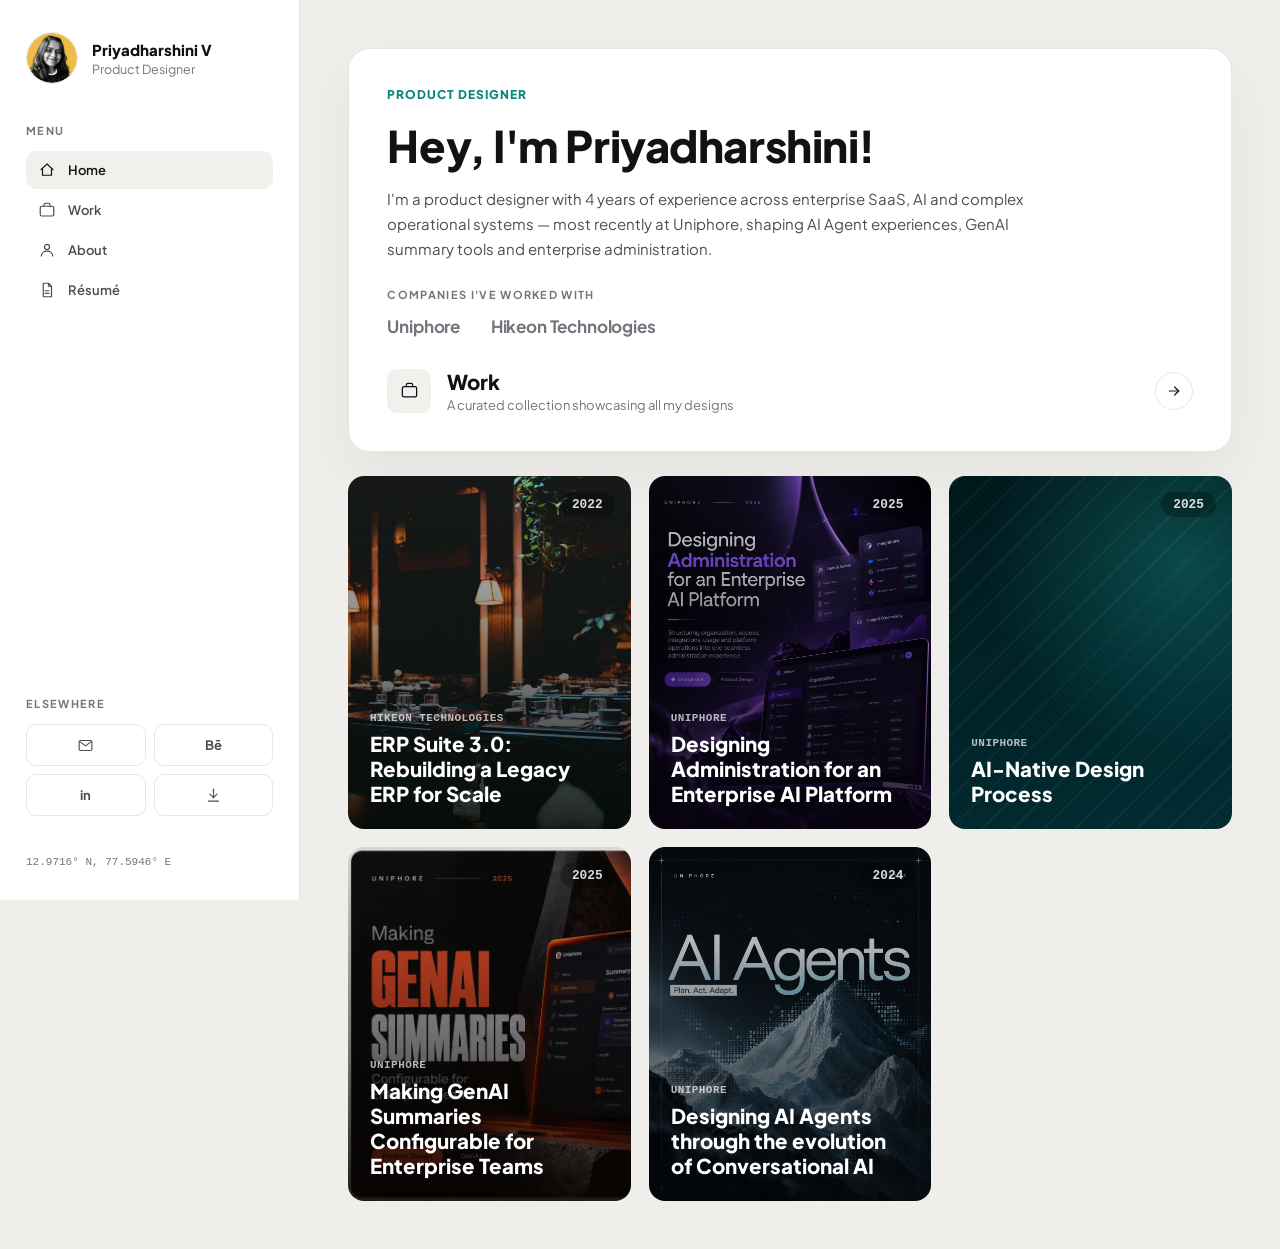
==== index.html @ 589f3831 "Use a real photo tile for the AI Agents homepage card Replaces the .tile-cover--circuit CSS gradient" ====
<!DOCTYPE html>
<html lang="en">
<head>
<meta charset="UTF-8">
<meta name="viewport" content="width=device-width, initial-scale=1.0">
<title>Priyadharshini V — Product Designer</title>
<meta name="description" content="Priyadharshini V, a product designer working across enterprise SaaS, AI and conversational AI Agent experiences.">
<!-- Favicon -->
<link rel="icon" href="assets/favicon.svg" type="image/svg+xml">
<link rel="icon" href="assets/favicon.ico" sizes="any">
<link rel="apple-touch-icon" href="assets/apple-touch-icon.png">

<!-- Social preview (Open Graph / Twitter). TODO: swap SITE_URL below for the
     real deployed domain once this site has one — social crawlers need an
     absolute URL, a relative path won't resolve for them. -->
<meta property="og:type" content="website">
<meta property="og:title" content="Priyadharshini V — Product Designer">
<meta property="og:description" content="Priyadharshini V, a product designer working across enterprise SaaS, AI and conversational AI Agent experiences.">
<meta property="og:image" content="https://example.com/assets/og-image.jpg">
<meta property="og:url" content="https://example.com/index.html">
<meta name="twitter:card" content="summary_large_image">
<meta name="twitter:title" content="Priyadharshini V — Product Designer">
<meta name="twitter:description" content="Priyadharshini V, a product designer working across enterprise SaaS, AI and conversational AI Agent experiences.">
<meta name="twitter:image" content="https://example.com/assets/og-image.jpg">
<link rel="stylesheet" href="home.css">
</head>
<body class="hp-body">

<div class="hp-shell">

  <aside class="hp-sidebar">
    <div class="hp-profile">
      <img class="hp-avatar" src="assets/profile-priyadharshini.webp" alt="Priyadharshini V">
      <div>
        <div class="hp-profile-name">Priyadharshini V</div>
        <div class="hp-profile-role">Product Designer</div>
      </div>
    </div>

    <nav>
      <div class="hp-label">Menu</div>
      <div class="hp-nav">
        <a class="hp-nav-item is-active" href="index.html">
          <svg viewBox="0 0 24 24" fill="none" stroke-width="1.6" stroke-linecap="round" stroke-linejoin="round"><path d="M4 11.5 12 4l8 7.5"/><path d="M6 10v9h12v-9"/></svg>
          <span>Home</span>
        </a>
        <a class="hp-nav-item" href="#work">
          <svg viewBox="0 0 24 24" fill="none" stroke-width="1.6" stroke-linecap="round" stroke-linejoin="round"><rect x="3" y="7" width="18" height="13" rx="2"/><path d="M8 7V5a2 2 0 0 1 2-2h4a2 2 0 0 1 2 2v2"/></svg>
          <span>Work</span>
        </a>
        <a class="hp-nav-item" href="about.html">
          <svg viewBox="0 0 24 24" fill="none" stroke-width="1.6" stroke-linecap="round" stroke-linejoin="round"><circle cx="12" cy="8" r="3.4"/><path d="M4.5 20c0-4 3.4-6.6 7.5-6.6s7.5 2.6 7.5 6.6"/></svg>
          <span>About</span>
        </a>
        <a class="hp-nav-item" href="resume.html">
          <svg viewBox="0 0 24 24" fill="none" stroke-width="1.6" stroke-linecap="round" stroke-linejoin="round"><path d="M7 3h7l4 4v14H7z"/><path d="M14 3v4h4"/><path d="M9.5 13h5M9.5 16.5h5"/></svg>
          <span>Résumé</span>
        </a>
      </div>
    </nav>

    <div class="hp-sidebar-spacer"></div>

    <div>
      <div class="hp-label">Elsewhere</div>
      <div class="hp-socials-grid">
        <a class="hp-social js-email" href="#" data-user="cnZwcml5YWRoYXJzaGluaWk=" data-domain="Z21haWwuY29t" aria-label="Email">
          <svg viewBox="0 0 24 24" fill="none" stroke-width="1.6" stroke-linecap="round" stroke-linejoin="round"><rect x="3" y="5" width="18" height="14" rx="2"/><path d="m4 6.5 8 6 8-6"/></svg>
        </a>
        <a class="hp-social" href="https://www.behance.net/priyadharshiniv/projects" target="_blank" rel="noopener" aria-label="Behance">Bē</a>
        <a class="hp-social" href="https://www.linkedin.com/in/rvpriyadharshini/" target="_blank" rel="noopener" aria-label="LinkedIn">in</a>
        <a class="hp-social" href="assets/Priyadharshini_UX_Designer.pdf" download aria-label="Download résumé PDF">
          <svg viewBox="0 0 24 24" fill="none" stroke-width="1.6" stroke-linecap="round" stroke-linejoin="round"><path d="M12 3v12"/><path d="m7 10 5 5 5-5"/><path d="M5 20h14"/></svg>
        </a>
      </div>
    </div>

    <div class="hp-coords">12.9716° N, 77.5946° E</div>
  </aside>

  <div class="hp-content-col">

    <header class="hp-topbar">
      <div class="hp-topbar-profile">
        <img class="hp-topbar-avatar" src="assets/profile-priyadharshini.webp" alt="Priyadharshini V">
        <div>
          <div class="hp-topbar-name">Priyadharshini V</div>
          <div class="hp-topbar-role">Product Designer</div>
        </div>
      </div>

      <nav class="hp-topbar-nav">
        <a class="is-active" href="index.html">Home</a>
        <a href="#work">Work</a>
        <a href="about.html">About</a>
        <a href="resume.html">Résumé</a>
      </nav>

      <div class="hp-topbar-actions">
        <a class="hp-topbar-action js-email" href="#" data-user="cnZwcml5YWRoYXJzaGluaWk=" data-domain="Z21haWwuY29t" aria-label="Email">
          <svg viewBox="0 0 24 24" fill="none" stroke-width="1.6" stroke-linecap="round" stroke-linejoin="round"><rect x="3" y="5" width="18" height="14" rx="2"/><path d="m4 6.5 8 6 8-6"/></svg>
        </a>
        <a class="hp-topbar-action" href="https://www.behance.net/priyadharshiniv/projects" target="_blank" rel="noopener" aria-label="Behance">Bē</a>
        <a class="hp-topbar-action" href="https://www.linkedin.com/in/rvpriyadharshini/" target="_blank" rel="noopener" aria-label="LinkedIn">in</a>
        <a class="hp-topbar-action" href="assets/Priyadharshini_UX_Designer.pdf" download aria-label="Download résumé PDF">
          <svg viewBox="0 0 24 24" fill="none" stroke-width="1.6" stroke-linecap="round" stroke-linejoin="round"><path d="M12 3v12"/><path d="m7 10 5 5 5-5"/><path d="M5 20h14"/></svg>
        </a>
      </div>

      <button type="button" class="hp-menu-btn" aria-expanded="false" aria-controls="hpMobileMenu" aria-label="Open menu">
        <svg viewBox="0 0 24 24" fill="none" stroke-width="1.8" stroke-linecap="round" stroke-linejoin="round"><path d="M4 7h16"/><path d="M4 12h16"/><path d="M4 17h16"/></svg>
      </button>
    </header>

    <div class="hp-mobile-menu" id="hpMobileMenu">
      <div class="hp-mobile-menu-sheet">
        <nav class="hp-mobile-nav">
          <a class="is-active" href="index.html">Home</a>
          <a href="#work">Work</a>
          <a href="about.html">About</a>
          <a href="resume.html">Résumé</a>
        </nav>
        <div class="hp-mobile-actions">
          <a class="js-email" href="#" data-user="cnZwcml5YWRoYXJzaGluaWk=" data-domain="Z21haWwuY29t">
            <svg viewBox="0 0 24 24" fill="none" stroke-width="1.6" stroke-linecap="round" stroke-linejoin="round"><rect x="3" y="5" width="18" height="14" rx="2"/><path d="m4 6.5 8 6 8-6"/></svg>
            Email
          </a>
          <a href="https://www.behance.net/priyadharshiniv/projects" target="_blank" rel="noopener">
            <svg viewBox="0 0 24 24" fill="none" stroke-width="1.6" stroke-linecap="round" stroke-linejoin="round"><circle cx="12" cy="12" r="9"/></svg>
            Behance
          </a>
          <a href="https://www.linkedin.com/in/rvpriyadharshini/" target="_blank" rel="noopener">
            <svg viewBox="0 0 24 24" fill="none" stroke-width="1.6" stroke-linecap="round" stroke-linejoin="round"><rect x="3" y="3" width="18" height="18" rx="3"/></svg>
            LinkedIn
          </a>
          <a href="assets/Priyadharshini_UX_Designer.pdf" download>
            <svg viewBox="0 0 24 24" fill="none" stroke-width="1.6" stroke-linecap="round" stroke-linejoin="round"><path d="M12 3v12"/><path d="m7 10 5 5 5-5"/><path d="M5 20h14"/></svg>
            Download résumé
          </a>
        </div>
      </div>
    </div>

    <main class="hp-main">
      <div class="hp-content">
        <div class="hp-card">
          <div class="hp-kicker-row">
            <span class="hp-kicker-accent">Product Designer</span>
          </div>
          <h1 class="hp-hello">Hey, I'm Priyadharshini!</h1>
          <p class="hp-intro-copy">I'm a product designer with 4 years of experience across enterprise SaaS, AI and complex operational systems — most recently at Uniphore, shaping AI Agent experiences, GenAI summary tools and enterprise administration.</p>

          <div>
            <div class="hp-label">Companies I've worked with</div>
            <div class="hp-companies-row">
              <span class="hp-company-word">Uniphore</span>
              <span class="hp-company-word">Hikeon Technologies</span>
            </div>
          </div>

          <div class="hp-work-header" id="work">
            <div class="hp-work-icon">
              <svg viewBox="0 0 24 24" fill="none" stroke-width="1.6" stroke-linecap="round" stroke-linejoin="round"><rect x="3" y="7" width="18" height="13" rx="2"/><path d="M8 7V5a2 2 0 0 1 2-2h4a2 2 0 0 1 2 2v2"/></svg>
            </div>
            <div>
              <div class="hp-work-title">Work</div>
              <div class="hp-work-sub">A curated collection showcasing all my designs</div>
            </div>
            <a class="hp-work-arrow" href="#work" aria-label="See all work">
              <svg viewBox="0 0 24 24" fill="none" stroke-width="1.8" stroke-linecap="round" stroke-linejoin="round"><path d="M5 12h14"/><path d="m13 6 6 6-6 6"/></svg>
            </a>
          </div>
        </div>

        <div class="hp-work-grid">
          <a class="hp-work-card tile-cover--photo-restaurantware" href="case-study-erp.html">
            <span class="hp-work-card-year">2022</span>
            <div class="hp-work-card-meta">Hikeon Technologies</div>
            <div class="hp-work-card-title">ERP Suite 3.0: Rebuilding a Legacy ERP for Scale</div>
          </a>
          <a class="hp-work-card tile-cover--photo-admin" href="case-study-admin.html">
            <span class="hp-work-card-year">2025</span>
            <div class="hp-work-card-meta">Uniphore</div>
            <div class="hp-work-card-title">Designing Administration for an Enterprise AI Platform</div>
          </a>
          <a class="hp-work-card tile-cover--teal-alt" href="case-study-ai-native-process.html">
            <span class="hp-work-card-year">2025</span>
            <div class="hp-work-card-meta">Uniphore</div>
            <div class="hp-work-card-title">AI-Native Design Process</div>
          </a>
          <a class="hp-work-card tile-cover--photo-summary" href="case-study-summary-builder.html">
            <span class="hp-work-card-year">2025</span>
            <div class="hp-work-card-meta">Uniphore</div>
            <div class="hp-work-card-title">Making GenAI Summaries Configurable for Enterprise Teams</div>
          </a>
          <a class="hp-work-card tile-cover--photo-agents" href="case-study-ai-agents.html">
            <span class="hp-work-card-year">2024</span>
            <div class="hp-work-card-meta">Uniphore</div>
            <div class="hp-work-card-title">Designing AI Agents through the evolution of Conversational AI</div>
          </a>
        </div>
      </div>
    </main>

  </div>

</div>

<script src="script.js"></script>
<script>
  // Mobile top-bar menu sheet: toggled by .hp-menu-btn, closed by
  // clicking its own backdrop or pressing Escape. Only relevant
  // below 768px — the button and sheet are hidden entirely above that.
  (function () {
    var btn = document.querySelector('.hp-menu-btn');
    var menu = document.getElementById('hpMobileMenu');
    if (!btn || !menu) return;

    function setOpen(open) {
      menu.classList.toggle('is-open', open);
      btn.setAttribute('aria-expanded', open ? 'true' : 'false');
    }

    btn.addEventListener('click', function () {
      setOpen(!menu.classList.contains('is-open'));
    });
    menu.addEventListener('click', function (e) {
      if (e.target === menu) setOpen(false);
    });
    menu.querySelectorAll('a').forEach(function (a) {
      a.addEventListener('click', function () { setOpen(false); });
    });
    document.addEventListener('keydown', function (e) {
      if (e.key === 'Escape') setOpen(false);
    });
  })();
</script>
</body>
</html>
---- home.css ----
@import url('https://fonts.googleapis.com/css2?family=Plus+Jakarta+Sans:wght@400;500;600;700;800&family=Playfair+Display:ital@1&family=Archivo+Black&family=Fraunces:ital,wght@0,600;0,700&family=Space+Mono:wght@400;700&family=Instrument+Serif:ital@1&family=Space+Grotesk:wght@500;700&display=swap');

:root {
  --ink: #111214;
  --ink-soft: #4a4d52;
  --ink-mute: #72757b;
  --line: #e6e6e6;
  --paper: #ffffff;
  --accent: #098476;
  --font: 'Plus Jakarta Sans', -apple-system, BlinkMacSystemFont, 'Segoe UI', sans-serif;
  --serif: 'Playfair Display', Georgia, serif;
  --maxw: 1280px;
  --pad: clamp(20px, 5vw, 64px);
}

* { box-sizing: border-box; }

body {
  margin: 0;
  font-family: var(--font);
  background: var(--paper);
  color: var(--ink);
  -webkit-font-smoothing: antialiased;
}

a { color: inherit; text-decoration: none; }
img { max-width: 100%; display: block; }

.wrap {
  max-width: var(--maxw);
  margin: 0 auto;
  padding-left: var(--pad);
  padding-right: var(--pad);
}

/* Header */

.home-header {
  display: flex;
  align-items: center;
  justify-content: space-between;
  padding: 28px var(--pad) 0;
}

.brand {
  display: flex;
  align-items: center;
  gap: 14px;
}

.home-back {
  display: flex;
  align-items: center;
  gap: 6px;
  font-size: 13px;
  font-weight: 600;
  letter-spacing: 0.04em;
  color: var(--ink-mute);
  margin-right: 18px;
  border-bottom: 1px solid transparent;
}
.home-back:hover { color: var(--ink); border-bottom-color: var(--ink); }

.brand-mark {
  width: 46px; height: 46px;
  border-radius: 50%;
  border: 1.5px solid var(--ink);
  display: flex; align-items: center; justify-content: center;
  font-family: var(--serif);
  font-style: italic;
  font-size: 18px;
  flex: 0 0 auto;
}

.brand-name {
  font-size: 14px;
  font-weight: 700;
  letter-spacing: 0.14em;
}

.home-nav {
  display: flex;
  gap: 36px;
}

.home-nav a {
  font-size: 13px;
  font-weight: 600;
  letter-spacing: 0.08em;
  color: var(--ink-mute);
  transition: color 0.2s ease;
}
.home-nav a:hover { color: var(--ink); }

@media (max-width: 620px) {
  .home-nav { gap: 14px; }
  .brand-name { display: none; }
  .home-back { margin-right: 10px; }
  .home-back span { display: none; }
}

/* Hero / intro */

.hero-intro {
  padding: clamp(60px, 10vw, 130px) var(--pad) clamp(50px, 7vw, 90px);
}

.hero-grid {
  display: grid;
  grid-template-columns: 1.3fr 0.9fr;
  gap: clamp(32px, 6vw, 80px);
  align-items: center;
}

.hero-lede {
  font-size: clamp(20px, 2.4vw, 28px);
  font-weight: 500;
  line-height: 1.4;
  margin: 0 0 26px;
}

.hero-body {
  font-size: clamp(15px, 1.4vw, 17px);
  line-height: 1.7;
  color: var(--ink-soft);
  max-width: 620px;
}

.hero-body a {
  text-decoration: underline;
  text-underline-offset: 3px;
  color: var(--ink);
}

.hero-body strong { color: var(--ink); font-weight: 700; }

.hero-photo {
  aspect-ratio: 1/1;
  max-width: 420px;
  margin-left: auto;
  border-radius: 50%;
  overflow: hidden;
  background: #f4f4f4;
  display: flex;
  align-items: center;
  justify-content: center;
}
.hero-photo img { width: 100%; height: 100%; object-fit: cover; }

.hero-grid--about {
  grid-template-columns: 1.5fr 0.6fr;
  align-items: start;
}
.hero-photo--small {
  max-width: 290px;
  margin-top: 6px;
}

@media (max-width: 820px) {
  .hero-grid { grid-template-columns: 1fr; }
  .hero-photo { max-width: 320px; margin: 0 auto; }
  .hero-grid--about { display: flex; flex-direction: column-reverse; gap: 32px; }
  .hero-photo--small { max-width: 180px; margin: 0 auto; }
}

/* Sidebar illustration — a real hand-drawn-style portrait the user
   generated and supplied, sitting above the status chip/link at the
   foot of the identity sidebar (replaces the empty space left by the
   removed vinyl illustration). */
.sidebar-illustration {
  width: 100%;
  max-width: 190px;
  border-radius: 20px;
  margin: 0 auto 20px;
  box-shadow: 0 16px 40px rgba(0,0,0,0.12);
}

/* Status chip + elsewhere link — sits at the foot of the identity
   sidebar (see .split-right-bottom in the split-layout rules further
   down). A real, always-visible signal instead of a decorative
   illustration, and a plain link instead of a hover-only reveal that
   never worked on touch devices. */
.status-chip {
  display: inline-flex;
  align-items: center;
  gap: 9px;
  font-family: 'Courier New', ui-monospace, monospace;
  font-size: 12px;
  letter-spacing: 0.02em;
  color: var(--ink-soft);
  border: 1px solid var(--line);
  border-radius: 100px;
  padding: 9px 18px;
}
.status-dot {
  width: 7px; height: 7px;
  border-radius: 50%;
  background: var(--accent);
  flex: 0 0 auto;
  animation: status-pulse 2.2s ease-in-out infinite;
}
@keyframes status-pulse {
  0%, 100% { box-shadow: 0 0 0 0 rgba(10,140,125,0.35); }
  50% { box-shadow: 0 0 0 5px rgba(10,140,125,0); }
}
.elsewhere-link {
  display: inline-flex;
  align-items: center;
  gap: 6px;
  font-size: 13px;
  font-weight: 700;
  color: var(--ink);
  margin-top: 16px;
  padding-bottom: 2px;
  border-bottom: 1px solid var(--ink);
  transition: color 0.2s ease, border-color 0.2s ease, gap 0.2s ease;
}
.elsewhere-link:hover { color: var(--accent); border-color: var(--accent); gap: 10px; }

/* Deliberately quiet — legal links belong somewhere a visitor can find
   them if they look, not somewhere they land on by accident. */
.legal-footnote {
  margin-top: 18px;
  font-size: 11px;
  color: var(--ink-mute);
}
.legal-footnote a { color: var(--ink-mute); text-decoration: none; }
.legal-footnote a:hover { color: var(--ink-soft); text-decoration: underline; }

/* About detail */

.about-detail {
  padding: 0 var(--pad) clamp(56px, 7vw, 96px);
}

.about-inner {
  max-width: 700px;
}

.about-heading {
  font-size: clamp(22px, 2.6vw, 28px);
  font-weight: 800;
  margin: 0 0 12px;
}

.about-lede {
  font-size: clamp(17px, 1.8vw, 20px);
  font-weight: 500;
  color: var(--ink);
  line-height: 1.5;
  margin: 0 0 28px;
}

.prose {
  font-size: 16px;
  line-height: 1.75;
  color: var(--ink-soft);
  margin: 0 0 20px;
}
.prose:last-child { margin-bottom: 0; }
.prose strong { color: var(--ink); font-weight: 700; }
.prose em { color: var(--ink); }

/* Timeline */

.timeline {
  padding: 0 var(--pad) clamp(60px, 8vw, 110px);
}

.timeline-row {
  display: grid;
  grid-template-columns: repeat(4, 1fr);
  gap: 24px;
  border-top: 1px solid var(--line);
  padding-top: 32px;
}

.timeline-item { min-width: 0; }

.timeline-year {
  font-size: 13px;
  color: var(--ink-mute);
  margin-bottom: 10px;
}

.timeline-title-row {
  display: flex;
  align-items: center;
  gap: 12px;
  margin-bottom: 14px;
}

.timeline-title {
  font-size: 15px;
  font-weight: 800;
  letter-spacing: 0.02em;
  white-space: nowrap;
}

.timeline-rule {
  height: 1px;
  background: var(--ink);
  flex: 1;
  opacity: 0.25;
}

.timeline-desc {
  font-size: 14px;
  font-style: italic;
  color: var(--ink-soft);
  line-height: 1.5;
}

@media (max-width: 900px) {
  .timeline-row { grid-template-columns: 1fr 1fr; row-gap: 36px; }
}
@media (max-width: 540px) {
  .timeline-row { grid-template-columns: 1fr; }
}

/* Projects */

.projects {
  padding: clamp(40px, 6vw, 70px) var(--pad) clamp(70px, 9vw, 120px);
}

.projects-head {
  display: flex;
  align-items: baseline;
  gap: 28px;
  margin-bottom: clamp(36px, 5vw, 56px);
}

.projects-title {
  font-family: var(--serif);
  font-style: italic;
  font-size: clamp(34px, 5vw, 52px);
  font-weight: 400;
  margin: 0;
  white-space: nowrap;
}

.projects-rule {
  height: 1px;
  background: var(--line);
  flex: 1;
}

.projects-grid {
  display: grid;
  grid-template-columns: repeat(2, 1fr);
  gap: 48px 40px;
}

@media (max-width: 820px) {
  .projects-grid { grid-template-columns: 1fr; }
}

.project-card {
  display: block;
  background: #F5F5F8;
  border-radius: 22px;
  padding: clamp(20px, 2.4vw, 28px);
  transition: box-shadow 0.35s ease, transform 0.35s ease, background 0.35s ease;
}
.project-card:hover {
  background: #EFEEF6;
  box-shadow: 0 24px 60px rgba(20,20,30,0.09);
  transform: translateY(-3px);
}

.project-tags {
  display: flex;
  flex-wrap: wrap;
  gap: 8px;
  margin-bottom: 18px;
}
.project-tags span {
  font-size: 12px;
  font-weight: 600;
  letter-spacing: 0.01em;
  color: var(--ink-soft);
  background: rgba(8,25,28,0.06);
  border-radius: 100px;
  padding: 6px 14px;
}

.project-thumb {
  aspect-ratio: 16/11;
  max-width: 78%;
  margin: 0 auto 22px;
  border-radius: 12px;
  overflow: hidden;
  background: #fff;
  box-shadow: 0 14px 34px rgba(20,20,30,0.12);
}
.project-thumb img { width: 100%; height: 100%; object-fit: cover; transition: transform 0.5s ease; }
.project-card:hover .project-thumb img { transform: scale(1.035); }

.project-title {
  font-size: 18.5px;
  font-weight: 700;
  margin-bottom: 6px;
}

.project-desc {
  font-size: 14px;
  line-height: 1.55;
  color: var(--ink-mute);
}

@media (max-width: 560px) {
  .project-thumb { max-width: 100%; }
}

.projects-more {
  font-size: 14px;
  color: var(--ink-mute);
  font-style: italic;
  margin-top: 8px;
}

.behance-head {
  display: flex;
  align-items: center;
  gap: 14px;
  margin-top: 8px;
  margin-bottom: 24px;
}
.behance-mark {
  flex: 0 0 auto;
  width: 34px; height: 34px;
  border-radius: 50%;
  background: var(--ink);
  color: #fff;
  display: flex;
  align-items: center;
  justify-content: center;
  font-weight: 700;
  font-size: 13px;
}
.behance-head-text {
  font-size: 13px;
  font-weight: 700;
  letter-spacing: 0.06em;
  text-transform: uppercase;
  color: var(--ink-mute);
}

.behance-grid {
  display: grid;
  grid-template-columns: repeat(3, 1fr);
  gap: 28px;
}
@media (max-width: 820px) {
  .behance-grid { grid-template-columns: 1fr 1fr; }
}
@media (max-width: 560px) {
  .behance-grid { grid-template-columns: 1fr; }
}

.behance-card { display: block; }
.behance-card-thumb {
  aspect-ratio: 1/1;
  border-radius: 6px;
  overflow: hidden;
  background: #f2f2f2;
  margin-bottom: 14px;
}
.behance-card-thumb img { width: 100%; height: 100%; object-fit: cover; transition: transform 0.4s ease; }
.behance-card:hover .behance-card-thumb img { transform: scale(1.04); }

.behance-card-title {
  font-size: 15px;
  font-weight: 700;
  margin-bottom: 4px;
}
.behance-card-desc {
  font-size: 13px;
  color: var(--ink-mute);
}

/* Footer */

.home-footer {
  position: relative;
  min-height: 420px;
  display: flex;
  align-items: flex-end;
  background:
    linear-gradient(180deg, rgba(0,8,10,0.1) 0%, rgba(0,8,10,0.55) 65%, rgba(0,8,10,0.88) 100%),
    url('assets/footer-arch.jpeg');
  background-size: cover;
  background-position: center 35%;
  color: #fff;
  overflow: hidden;
}

.footer-content {
  position: relative;
  z-index: 1;
  width: 100%;
  display: flex;
  flex-direction: column;
  gap: 18px;
  padding: 28px var(--pad) 32px;
}

.footer-row {
  display: flex;
  align-items: center;
  justify-content: space-between;
}

.footer-row--bottom {
  padding-top: 16px;
  border-top: 1px solid rgba(255,255,255,0.15);
}

.footer-mark {
  width: 46px; height: 46px;
  border-radius: 50%;
  border: 1.5px solid rgba(255,255,255,0.7);
  display: flex; align-items: center; justify-content: center;
  font-family: var(--serif);
  font-style: italic;
  font-size: 18px;
}

.footer-note {
  display: flex;
  align-items: center;
  gap: 10px;
  font-size: 13px;
  font-weight: 700;
  letter-spacing: 0.1em;
}

.footer-links {
  display: flex;
  gap: 28px;
}
.footer-links a {
  font-size: 12px;
  font-weight: 700;
  letter-spacing: 0.1em;
  color: rgba(255,255,255,0.7);
  transition: color 0.2s ease;
}
.footer-links a:hover { color: #fff; }

.footer-copy {
  font-size: 12px;
  color: rgba(255,255,255,0.45);
  letter-spacing: 0.04em;
}

@media (max-width: 480px) {
  .footer-row--bottom { flex-direction: column; align-items: flex-start; gap: 12px; }
}

.mt-lg { margin-top: 40px; }

/* ============================================================
   SPLIT HOMEPAGE — scrolling stack of full-height project tiles
   on the left, a fixed identity sidebar on the right.
   ============================================================ */

body.split-body { overflow-x: hidden; }

.split-layout {
  display: flex;
  min-height: 100vh;
}

.split-left {
  flex: 1 1 auto;
  min-width: 0;
}

.project-tile {
  position: relative;
  display: block;
  height: 88vh;
  overflow: hidden;
  margin-bottom: 6px;
  background: #111;
}
.project-tile img {
  width: 100%;
  height: 100%;
  object-fit: cover;
  transition: transform 0.6s cubic-bezier(.2,.7,.3,1);
}
.project-tile:hover img { transform: scale(1.035); }

.project-tile--behance { height: 60vh; }

/* Tile cover — name-and-pattern "poster" treatment used for most
   project tiles, so the tile reads as a title card rather than a
   giant screenshot. One tile (the featured project) also carries a
   small inset real screenshot via .tile-cover-shot. */
.tile-cover {
  width: 100%;
  height: 100%;
  padding: clamp(28px, 4vw, 56px);
  display: flex;
  flex-direction: column;
  justify-content: flex-end;
  gap: 10px;
}
.tile-cover-name {
  font-size: clamp(26px, 3.6vw, 48px);
  font-weight: 800;
  line-height: 1.18;
  letter-spacing: -0.01em;
  color: #fff;
  max-width: 620px;
}
.tile-cover-tag {
  font-family: 'Courier New', ui-monospace, monospace;
  font-size: 12.5px;
  color: rgba(255,255,255,0.55);
}

/* Per-project display type — each case study gets its own typeface
   for .tile-cover-name instead of sharing one generic bold sans, the
   way a real brand mark carries its own type rather than a template
   font. Picked to fit what each project is about. */
.tile-cover-name--erp {
  font-family: 'Archivo Black', 'Inter', sans-serif;
  font-weight: 400;
  letter-spacing: -0.005em;
  text-transform: uppercase;
  font-size: clamp(22px, 3vw, 40px);
}
.tile-cover-name--admin {
  font-family: 'Fraunces', 'Playfair Display', serif;
  font-weight: 600;
  font-style: normal;
  letter-spacing: -0.01em;
}
.tile-cover-name--process {
  font-family: 'Space Mono', ui-monospace, monospace;
  font-weight: 700;
  letter-spacing: -0.01em;
  font-size: clamp(22px, 3vw, 40px);
}
.tile-cover-name--summary {
  font-family: 'Instrument Serif', 'Playfair Display', serif;
  font-style: italic;
  font-weight: 400;
  letter-spacing: 0;
  font-size: clamp(30px, 4.2vw, 56px);
}
.tile-cover-name--agents {
  font-family: 'Space Grotesk', 'Inter', sans-serif;
  font-weight: 700;
  letter-spacing: -0.015em;
}
.tile-cover-shot {
  align-self: flex-start;
  max-width: min(340px, 60%);
  border-radius: 10px;
  overflow: hidden;
  box-shadow: 0 20px 50px rgba(0,0,0,0.35);
  margin-bottom: 8px;
}
.tile-cover-shot img { width: 100%; display: block; }

.tile-cover--teal {
  background:
    radial-gradient(circle at 18% 18%, rgba(53,239,221,0.22), transparent 55%),
    repeating-linear-gradient(45deg, rgba(255,255,255,0.045) 0 2px, transparent 2px 22px),
    linear-gradient(160deg, #001217, #003b3f);
}
.tile-cover--teal-alt {
  background:
    radial-gradient(circle at 82% 24%, rgba(53,239,221,0.2), transparent 55%),
    repeating-linear-gradient(-45deg, rgba(255,255,255,0.045) 0 2px, transparent 2px 22px),
    linear-gradient(160deg, #00181c, #012e33);
}
.tile-cover--purple {
  background:
    radial-gradient(circle at 75% 20%, rgba(182,133,255,0.28), transparent 55%),
    repeating-linear-gradient(45deg, rgba(255,255,255,0.045) 0 2px, transparent 2px 22px),
    linear-gradient(160deg, #140a24, #2a1548);
}
.tile-cover--green {
  background:
    linear-gradient(rgba(94,227,154,0.08) 1px, transparent 1px),
    linear-gradient(90deg, rgba(94,227,154,0.08) 1px, transparent 1px),
    linear-gradient(160deg, #061a11, #103823);
  background-size: 34px 34px, 34px 34px, auto;
}
/* Real photo tile — ERP's client, Restaurantware, sells restaurant/
   hospitality tableware, so a real dining-room shot (rather than a CSS
   pattern) fits the project directly. Gradient is heaviest at the
   bottom, where .tile-cover's flex layout puts the title/tag text. */
.tile-cover--photo-restaurantware {
  background:
    linear-gradient(180deg, rgba(4,14,10,0.1) 0%, rgba(4,14,10,0.45) 55%, rgba(3,10,7,0.88) 100%),
    url('assets/erp-restaurantware-hero.jpg') center/cover no-repeat;
}
/* Real photo tile for Admin — a generated dashboard/laptop hero shot,
   dark purple to match the case study's own theme-purple. Same
   bottom-heavy gradient treatment as the ERP photo tile above. */
.tile-cover--photo-admin {
  background:
    linear-gradient(180deg, rgba(10,4,20,0.1) 0%, rgba(10,4,20,0.5) 55%, rgba(8,3,16,0.9) 100%),
    url('assets/admin-tile-hero.webp') center/cover no-repeat;
}
/* Real photo tile for Summary Builder — cropped from a real thumbnail
   comp the user shared (orange/black "Making GENAI SUMMARIES" panel).
   Positioned left so the headline text stays in frame; the laptop
   trails off the right edge under the crop instead of the text. */
.tile-cover--photo-summary {
  background:
    linear-gradient(180deg, rgba(8,4,2,0.1) 0%, rgba(8,4,2,0.5) 55%, rgba(6,3,1,0.9) 100%),
    url('assets/summary-tile-hero.png') left center/cover no-repeat;
}
/* Real photo tile for AI Agents — a generated "AI Agents / Plan. Act.
   Adapt." mountain-peak hero shot the user shared, already ~4:5 so no
   cropping needed. Same bottom-gradient treatment as the other tiles. */
.tile-cover--photo-agents {
  background:
    linear-gradient(180deg, rgba(3,8,12,0.1) 0%, rgba(3,8,12,0.5) 55%, rgba(2,6,9,0.9) 100%),
    url('assets/ai-agents-tile-hero.webp') center/cover no-repeat;
}

.project-tile:hover .tile-cover-name { text-decoration: underline; text-underline-offset: 6px; }

.email-pill {
  position: fixed;
  bottom: 24px;
  left: 24px;
  z-index: 30;
  background: var(--ink);
  color: #fff;
  font-size: 13px;
  font-weight: 700;
  letter-spacing: 0.04em;
  padding: 10px 20px;
  border-radius: 100px;
  box-shadow: 0 12px 30px rgba(0,0,0,0.25);
}

.split-right {
  flex: 0 0 380px;
  height: 100vh;
  position: sticky;
  top: 0;
  align-self: flex-start;
  border-left: 1px solid var(--line);
  padding: 26px 36px;
  display: flex;
  flex-direction: column;
  justify-content: space-between;
}

.split-right-top {
  display: flex;
  align-items: center;
  justify-content: space-between;
}
.split-pill-row {
  display: flex;
  gap: 8px;
}
.split-pill {
  display: inline-block;
  background: var(--ink);
  color: #fff;
  font-size: 13px;
  font-weight: 700;
  padding: 8px 18px;
  border-radius: 100px;
}
.split-mark {
  width: 40px; height: 40px;
  border-radius: 50%;
  border: 1.5px solid var(--ink);
  display: flex;
  align-items: center;
  justify-content: center;
  font-family: var(--serif);
  font-style: italic;
  font-size: 15px;
  flex: 0 0 auto;
}

.split-right-center { text-align: center; }
.split-name {
  font-family: var(--serif);
  font-size: clamp(24px, 2.2vw, 28px);
  font-weight: 400;
  margin: 0 0 20px;
}
.split-name em { font-style: italic; }
.split-bio {
  font-family: 'Courier New', ui-monospace, monospace;
  font-size: 13px;
  line-height: 1.8;
  color: var(--ink-soft);
  max-width: 320px;
  margin: 0 auto 26px;
}
.split-socials {
  display: flex;
  align-items: center;
  justify-content: center;
  gap: 10px;
}
.split-icon {
  width: 38px; height: 38px;
  border-radius: 50%;
  border: 1px solid var(--line);
  display: flex;
  align-items: center;
  justify-content: center;
  font-size: 12px;
  font-weight: 700;
  color: var(--ink-soft);
  transition: border-color 0.2s ease, color 0.2s ease;
}
.split-icon:hover { border-color: var(--ink); color: var(--ink); }
.split-pill--dark { margin-left: 4px; }

.split-right-bottom {
  text-align: center;
  display: flex;
  flex-direction: column;
  align-items: center;
}

@media (max-width: 980px) {
  .split-layout { flex-direction: column; }
  .split-right {
    order: -1;
    position: static;
    height: auto;
    border-left: none;
    border-bottom: 1px solid var(--line);
    padding: 20px var(--pad) 32px;
    gap: 28px;
  }
  .project-tile { height: 70vh; }
  .project-tile--behance { height: 46vh; }
  .email-pill { bottom: 16px; left: 16px; }
}

/* Print — the split-layout was built for a full-viewport sticky
   sidebar next to 88vh scrolling tiles, which prints as near-blank
   pages otherwise. Stack sidebar above the tiles, shrink tiles to
   their content height, and drop the floating email pill (the
   sidebar already has its own Email button). */
@media print {
  .split-layout { display: block; }
  .split-right {
    position: static;
    height: auto;
    border-left: none;
    border-bottom: 2px solid var(--line);
    padding: 24px var(--pad) 32px;
    margin-bottom: 24px;
  }
  .split-right-bottom { margin-top: 20px; }
  .project-tile {
    height: auto;
    min-height: 0;
    page-break-inside: avoid;
  }
  .tile-cover { padding: 32px; gap: 8px; }
  .tile-cover-shot { display: none; }
  .email-pill { display: none; }
}

/* ============================================================
   HOMEPAGE — responsive app-shell (rebuilt 2026-09-28)

   Three deliberate layouts instead of one desktop layout being
   flex-wrapped into a squeezed header at medium widths:
     - Desktop      (>=1200px): persistent left sidebar
     - Tablet/Laptop (768-1199px): compact top app bar, nav + actions inline
     - Mobile       (<768px): top app bar + slide-down menu sheet

   .hp-sidebar and .hp-topbar are two separate components that are
   never both visible at once — .hp-sidebar is desktop-only,
   .hp-topbar (shared by tablet/laptop and mobile) takes over below
   1200px. This replaces the old approach of flex-direction:row-ing
   the sidebar into a header, which produced a huge, awkwardly
   centered strip with the content pushed far below the fold.
   ============================================================ */

body.hp-body {
  background: #EFEEEA;
  overflow-x: hidden;
  --r-shell: 22px;
  --r-surface: 18px;
  --r-card: 16px;
  --r-control: 10px;
  --r-icon: 9px;
  --fs-display: clamp(36px, 4vw, 64px);
  --fs-heading: clamp(30px, 3.4vw, 48px);
  --fs-section: clamp(22px, 2.2vw, 30px);
  --fs-card-heading: clamp(17px, 1.6vw, 21px);
  --fs-body: clamp(15px, 1.1vw, 17px);
  --fs-meta: clamp(11px, 1vw, 13px);
  --fs-nav: clamp(13px, 1vw, 15px);
  /* one fluid horizontal padding for the whole shell: ~20px on a
     phone, ~48px on a desktop, no breakpoint-specific overrides needed */
  --hp-pad: clamp(20px, 4vw, 48px);
}

@media (prefers-reduced-motion: reduce) {
  .hp-body *, .hp-body *::before, .hp-body *::after {
    transition-duration: 0.001ms !important;
    animation-duration: 0.001ms !important;
  }
}

.hp-body :focus-visible {
  outline: 2px solid var(--accent);
  outline-offset: 3px;
  border-radius: 4px;
}

.hp-shell {
  display: flex;
  align-items: stretch;
  gap: 0;
  min-height: 100vh;
}

.hp-content-col {
  flex: 1 1 auto;
  min-width: 0;
  display: flex;
  flex-direction: column;
}

/* ---------------- Sidebar (desktop, >=1200px) ---------------- */

.hp-sidebar {
  flex: 0 0 300px;
  position: sticky;
  top: 0;
  height: 100vh;
  background: var(--paper);
  border-right: 1px solid var(--line);
  padding: 32px 26px;
  display: flex;
  flex-direction: column;
  gap: 40px;
}

.hp-profile {
  display: flex;
  align-items: center;
  gap: 14px;
}
.hp-avatar {
  width: 52px;
  height: 52px;
  border-radius: 50%;
  object-fit: cover;
  flex: 0 0 auto;
  border: 1px solid var(--line);
}
.hp-profile-name {
  font-size: 15px;
  font-weight: 800;
}
.hp-profile-role {
  font-size: 12.5px;
  color: var(--ink-mute);
  margin-top: 2px;
}

.hp-label {
  font-size: 11px;
  font-weight: 700;
  letter-spacing: 0.12em;
  text-transform: uppercase;
  color: var(--ink-mute);
  margin-bottom: 14px;
}

.hp-nav {
  display: flex;
  flex-direction: column;
  gap: 2px;
}
.hp-nav-item {
  display: flex;
  align-items: center;
  gap: 12px;
  font-size: var(--fs-nav);
  font-weight: 600;
  color: var(--ink-soft);
  padding: 10px 12px;
  border-radius: var(--r-control);
  transition: background 0.2s ease, color 0.2s ease;
}
.hp-nav-item svg { width: 18px; height: 18px; stroke: currentColor; flex: 0 0 auto; }
.hp-nav-item:hover { background: #F5F5F3; color: var(--ink); }
.hp-nav-item:active { background: #ECECE8; }
.hp-nav-item.is-active { background: #F0F0EC; color: var(--ink); }

.hp-sidebar-spacer { flex: 1; }

.hp-socials-grid {
  display: grid;
  grid-template-columns: repeat(2, 1fr);
  gap: 8px;
}
.hp-social {
  display: flex;
  align-items: center;
  justify-content: center;
  height: 42px;
  border: 1px solid var(--line);
  border-radius: var(--r-control);
  font-size: 13px;
  font-weight: 700;
  color: var(--ink-soft);
  transition: border-color 0.2s ease, color 0.2s ease, background 0.2s ease;
}
.hp-social svg { width: 17px; height: 17px; stroke: currentColor; }
.hp-social:hover { border-color: var(--ink); color: var(--ink); background: #F8F8F6; }
.hp-social:active { background: #EFEFEB; }

.hp-coords {
  font-family: 'Courier New', ui-monospace, monospace;
  font-size: 11px;
  color: var(--ink-mute);
}

/* Topbar + mobile menu live in the DOM at every width but are only
   ever shown below 1200px — see the two breakpoint blocks below. */
.hp-topbar, .hp-mobile-menu, .hp-menu-btn { display: none; }

/* ---------------- Main content ---------------- */

.hp-main {
  flex: 1 1 auto;
  min-width: 0;
  max-width: 100%;
  padding: var(--hp-pad);
}

/* Caps the content column on very large displays (1728/1920px) so
   the workspace doesn't stretch edge-to-edge; centers it in the
   remaining space next to the fixed-width sidebar. */
.hp-content {
  max-width: 1240px;
  margin: 0 auto;
}

.hp-card {
  background: var(--paper);
  border: 1px solid var(--line);
  border-radius: var(--r-shell);
  padding: clamp(24px, 3vw, 40px);
  box-shadow: 0 24px 60px rgba(20, 20, 16, 0.05);
}

.hp-kicker-row {
  display: flex;
  align-items: center;
  gap: 12px;
  margin-bottom: 16px;
}
.hp-kicker-accent {
  font-size: 12px;
  font-weight: 800;
  letter-spacing: 0.08em;
  text-transform: uppercase;
  color: var(--accent);
}
.hp-kicker-sep { color: var(--line); }
.hp-kicker-muted {
  font-size: 12px;
  font-weight: 700;
  letter-spacing: 0.08em;
  text-transform: uppercase;
  color: var(--ink-mute);
}

.hp-hello {
  font-size: var(--fs-heading);
  font-weight: 800;
  letter-spacing: -0.01em;
  margin: 0 0 14px;
  text-wrap: balance;
}

.hp-intro-copy {
  font-size: var(--fs-body);
  line-height: 1.65;
  color: var(--ink-soft);
  max-width: 62ch;
  margin: 0 0 26px;
}

.hp-companies-row {
  display: flex;
  flex-wrap: wrap;
  align-items: center;
  gap: clamp(16px, 2.4vw, 32px);
}
.hp-company-word {
  font-size: clamp(14px, 1.4vw, 17px);
  font-weight: 700;
  color: var(--ink-mute);
  letter-spacing: -0.01em;
}

.hp-work-header {
  display: flex;
  align-items: center;
  gap: 16px;
  margin-top: 32px;
}
.hp-work-icon {
  width: 44px;
  height: 44px;
  border-radius: var(--r-control);
  background: #F0F0EC;
  display: flex;
  align-items: center;
  justify-content: center;
  flex: 0 0 auto;
}
.hp-work-icon svg { width: 19px; height: 19px; stroke: var(--ink); }
.hp-work-title {
  font-size: var(--fs-card-heading);
  font-weight: 800;
}
.hp-work-sub {
  font-size: 13px;
  color: var(--ink-mute);
  margin-top: 2px;
}
.hp-work-arrow {
  margin-left: auto;
  width: 38px;
  height: 38px;
  border-radius: 50%;
  border: 1px solid var(--line);
  display: flex;
  align-items: center;
  justify-content: center;
  flex: 0 0 auto;
  transition: border-color 0.2s ease, background 0.2s ease, transform 0.2s ease;
}
.hp-work-arrow svg { width: 16px; height: 16px; stroke: var(--ink); }
.hp-work-arrow:hover { border-color: var(--ink); background: #F5F5F3; transform: translateX(2px); }
.hp-work-arrow:active { transform: translateX(0); }

/* ---------------- Work grid ----------------
   A real responsive grid (not a horizontal scroller): 1 column on
   mobile, 2 on tablet/small laptop, 2-3 between 1024-1439 depending
   on available width, a fixed 3 from 1440px up. */

.hp-work-grid {
  display: grid;
  grid-template-columns: 1fr;
  gap: 18px;
  margin-top: 24px;
}

.hp-work-card {
  position: relative;
  border-radius: var(--r-card);
  overflow: hidden;
  aspect-ratio: 4 / 5;
  padding: clamp(18px, 2vw, 22px);
  display: flex;
  flex-direction: column;
  justify-content: flex-end;
  gap: 8px;
  transition: transform 0.2s ease, box-shadow 0.2s ease;
}
.hp-work-card:hover {
  transform: translateY(-4px);
  box-shadow: 0 20px 44px rgba(20,20,16,0.2);
}
.hp-work-card:active { transform: translateY(-1px); }
.hp-work-card-year {
  position: absolute;
  top: 16px;
  right: 16px;
  font-family: 'Courier New', ui-monospace, monospace;
  font-size: var(--fs-meta);
  font-weight: 700;
  color: rgba(255,255,255,0.85);
  background: rgba(0,0,0,0.28);
  border-radius: 100px;
  padding: 5px 12px;
}
.hp-work-card-meta {
  display: flex;
  align-items: center;
  gap: 6px;
  font-family: 'Courier New', ui-monospace, monospace;
  font-size: 11px;
  font-weight: 700;
  letter-spacing: 0.04em;
  text-transform: uppercase;
  color: rgba(255,255,255,0.7);
}
.hp-work-card-title {
  font-size: var(--fs-card-heading);
  font-weight: 800;
  line-height: 1.22;
  color: #fff;
}

@media (min-width: 768px) {
  .hp-work-grid { grid-template-columns: repeat(2, 1fr); }
}
@media (min-width: 1024px) and (max-width: 1439px) {
  .hp-work-grid { grid-template-columns: repeat(auto-fit, minmax(280px, 1fr)); }
}
@media (min-width: 1440px) {
  .hp-work-grid { grid-template-columns: repeat(3, 1fr); }
}

/* ============================================================
   Tablet / Laptop — 768-1199px: compact top app bar
   Sidebar is fully hidden; a shared .hp-topbar component (also
   used, in a reduced state, on mobile) takes over.
   ============================================================ */
@media (max-width: 1199px) {
  .hp-sidebar { display: none; }

  .hp-topbar {
    display: flex;
    align-items: center;
    gap: 20px;
    height: 76px;
    padding: 0 var(--hp-pad);
    background: var(--paper);
    border-bottom: 1px solid var(--line);
    position: sticky;
    top: 0;
    z-index: 20;
  }
  .hp-topbar-profile { display: flex; align-items: center; gap: 10px; flex: 0 0 auto; }
  .hp-topbar-avatar { width: 34px; height: 34px; border-radius: 50%; object-fit: cover; border: 1px solid var(--line); flex: 0 0 auto; }
  .hp-topbar-name { font-size: 14px; font-weight: 800; line-height: 1.2; }
  .hp-topbar-role { font-size: 11.5px; color: var(--ink-mute); }

  .hp-topbar-nav { display: flex; align-items: center; gap: clamp(14px, 2vw, 24px); margin-left: 8px; }
  .hp-topbar-nav a {
    font-size: var(--fs-nav);
    font-weight: 600;
    color: var(--ink-soft);
    padding: 8px 2px;
    border-bottom: 2px solid transparent;
    transition: color 0.2s ease, border-color 0.2s ease;
    white-space: nowrap;
  }
  .hp-topbar-nav a:hover { color: var(--ink); }
  .hp-topbar-nav a.is-active { color: var(--ink); border-bottom-color: var(--accent); }

  .hp-topbar-actions { display: flex; align-items: center; gap: 8px; margin-left: auto; flex: 0 0 auto; }
  .hp-topbar-action {
    width: 36px;
    height: 36px;
    border-radius: var(--r-icon);
    border: 1px solid var(--line);
    display: flex;
    align-items: center;
    justify-content: center;
    font-size: 12px;
    font-weight: 700;
    color: var(--ink-soft);
    transition: border-color 0.2s ease, color 0.2s ease, background 0.2s ease;
  }
  .hp-topbar-action svg { width: 16px; height: 16px; stroke: currentColor; }
  .hp-topbar-action:hover { border-color: var(--ink); color: var(--ink); background: #F8F8F6; }

  .hp-main { padding-top: clamp(24px, 3vw, 32px); }
}

/* ============================================================
   Mobile — <768px: top app bar + slide-down menu sheet
   ============================================================ */
@media (max-width: 767px) {
  .hp-topbar { height: 68px; gap: 12px; }
  .hp-topbar-role { display: none; }
  .hp-topbar-nav, .hp-topbar-actions { display: none; }

  .hp-menu-btn {
    display: flex;
    align-items: center;
    justify-content: center;
    width: 40px;
    height: 40px;
    border-radius: var(--r-icon);
    border: 1px solid var(--line);
    background: var(--paper);
    margin-left: auto;
    flex: 0 0 auto;
    transition: border-color 0.2s ease, background 0.2s ease;
  }
  .hp-menu-btn svg { width: 18px; height: 18px; stroke: var(--ink); }
  .hp-menu-btn[aria-expanded="true"] { background: #F0F0EC; border-color: var(--ink); }

  .hp-mobile-menu {
    display: block;
    position: fixed;
    inset: 68px 0 0 0;
    z-index: 30;
    background: rgba(17,18,20,0.28);
    opacity: 0;
    pointer-events: none;
    transition: opacity 0.2s ease;
  }
  .hp-mobile-menu.is-open { opacity: 1; pointer-events: auto; }
  .hp-mobile-menu-sheet {
    background: var(--paper);
    border-bottom: 1px solid var(--line);
    padding: 8px var(--hp-pad) 20px;
    transform: translateY(-8px);
    opacity: 0;
    transition: transform 0.2s ease, opacity 0.2s ease;
  }
  .hp-mobile-menu.is-open .hp-mobile-menu-sheet { transform: translateY(0); opacity: 1; }

  .hp-mobile-nav { display: flex; flex-direction: column; }
  .hp-mobile-nav a {
    font-size: 16px;
    font-weight: 700;
    padding: 13px 4px;
    color: var(--ink);
    border-bottom: 1px solid var(--line);
  }
  .hp-mobile-nav a.is-active { color: var(--accent); }

  .hp-mobile-actions { display: flex; flex-direction: column; padding-top: 6px; }
  .hp-mobile-actions a {
    display: flex;
    align-items: center;
    gap: 10px;
    font-size: 14px;
    font-weight: 600;
    color: var(--ink-soft);
    padding: 11px 4px;
  }
  .hp-mobile-actions a svg { width: 17px; height: 17px; stroke: currentColor; flex: 0 0 auto; }

  .hp-main { padding-top: 20px; padding-bottom: 40px; }
  .hp-companies-row { gap: 14px; }
}
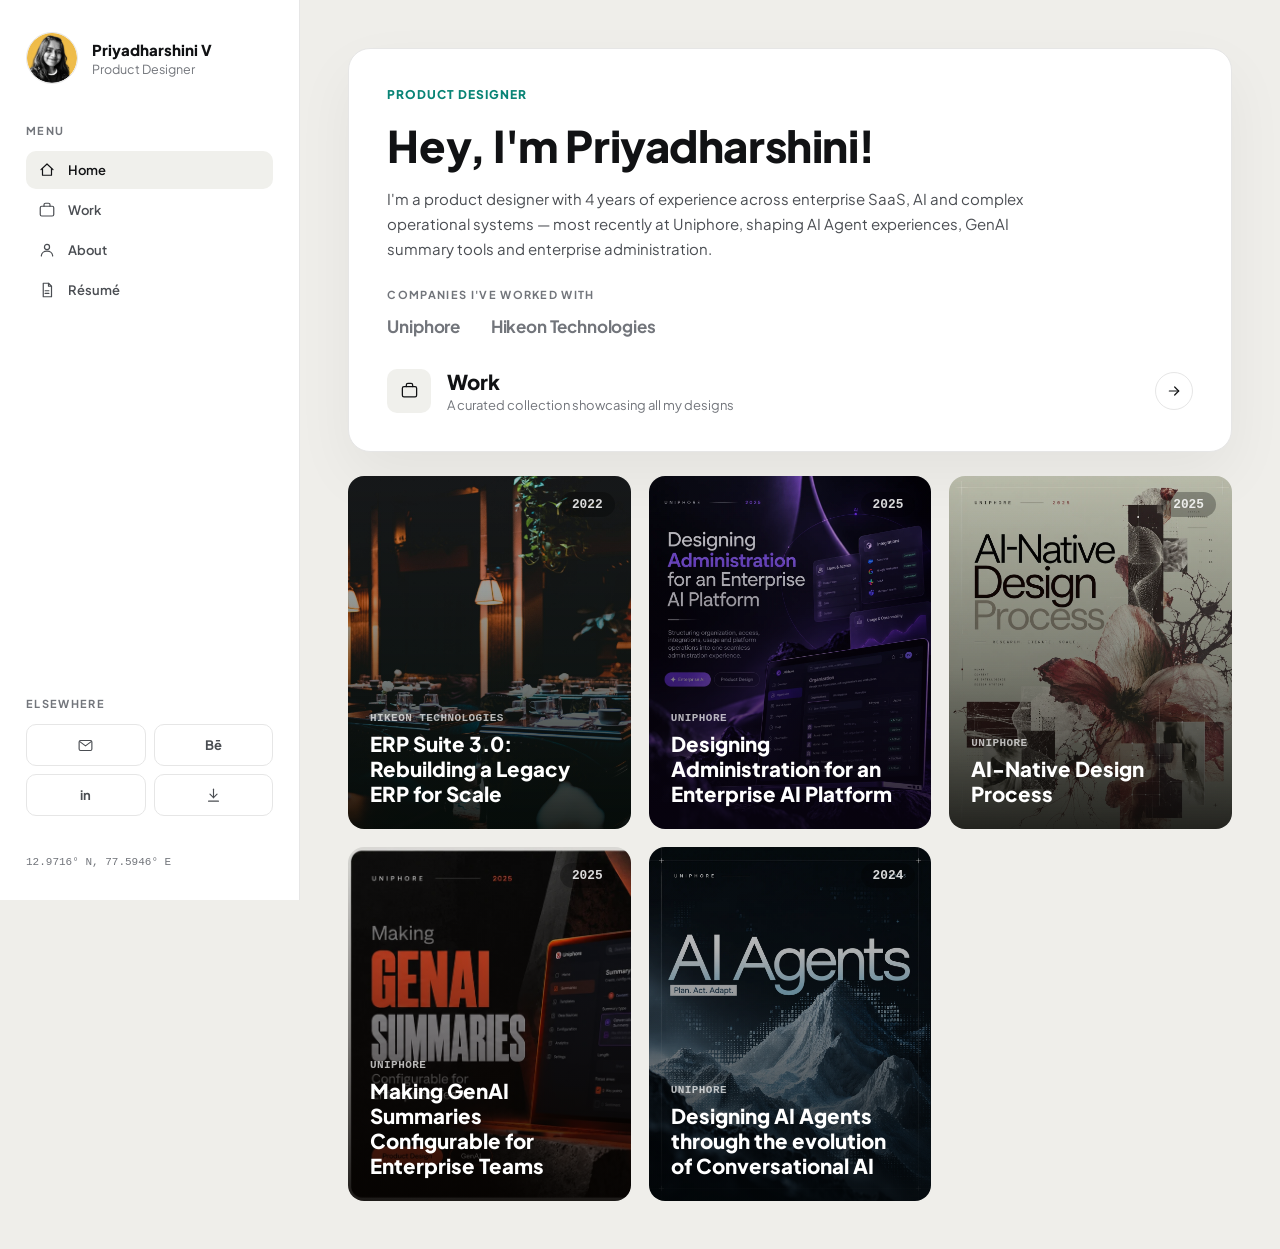
==== commit f2040f57: "Use a real photo tile for the AI-Native Design Process homepage card Replaces the .tile-cover--teal-" ====
--- a/index.html
+++ b/index.html
@@ -183,7 +183,7 @@
             <div class="hp-work-card-meta">Uniphore</div>
             <div class="hp-work-card-title">Designing Administration for an Enterprise AI Platform</div>
           </a>
-          <a class="hp-work-card tile-cover--teal-alt" href="case-study-ai-native-process.html">
+          <a class="hp-work-card tile-cover--photo-process" href="case-study-ai-native-process.html">
             <span class="hp-work-card-year">2025</span>
             <div class="hp-work-card-meta">Uniphore</div>
             <div class="hp-work-card-title">AI-Native Design Process</div>
--- a/home.css
+++ b/home.css
@@ -674,11 +674,13 @@
     repeating-linear-gradient(45deg, rgba(255,255,255,0.045) 0 2px, transparent 2px 22px),
     linear-gradient(160deg, #001217, #003b3f);
 }
-.tile-cover--teal-alt {
+/* Real photo tile for AI-Native Design Process — the "AI-Native Design
+   Process / Research. Iterate. Scale." editorial collage hero the user
+   shared, already ~4:5 so no cropping needed. */
+.tile-cover--photo-process {
   background:
-    radial-gradient(circle at 82% 24%, rgba(53,239,221,0.2), transparent 55%),
-    repeating-linear-gradient(-45deg, rgba(255,255,255,0.045) 0 2px, transparent 2px 22px),
-    linear-gradient(160deg, #00181c, #012e33);
+    linear-gradient(180deg, rgba(10,10,8,0.08) 0%, rgba(10,10,8,0.42) 55%, rgba(8,8,6,0.86) 100%),
+    url('assets/ai-native-process-tile-hero.webp') center/cover no-repeat;
 }
 .tile-cover--purple {
   background:
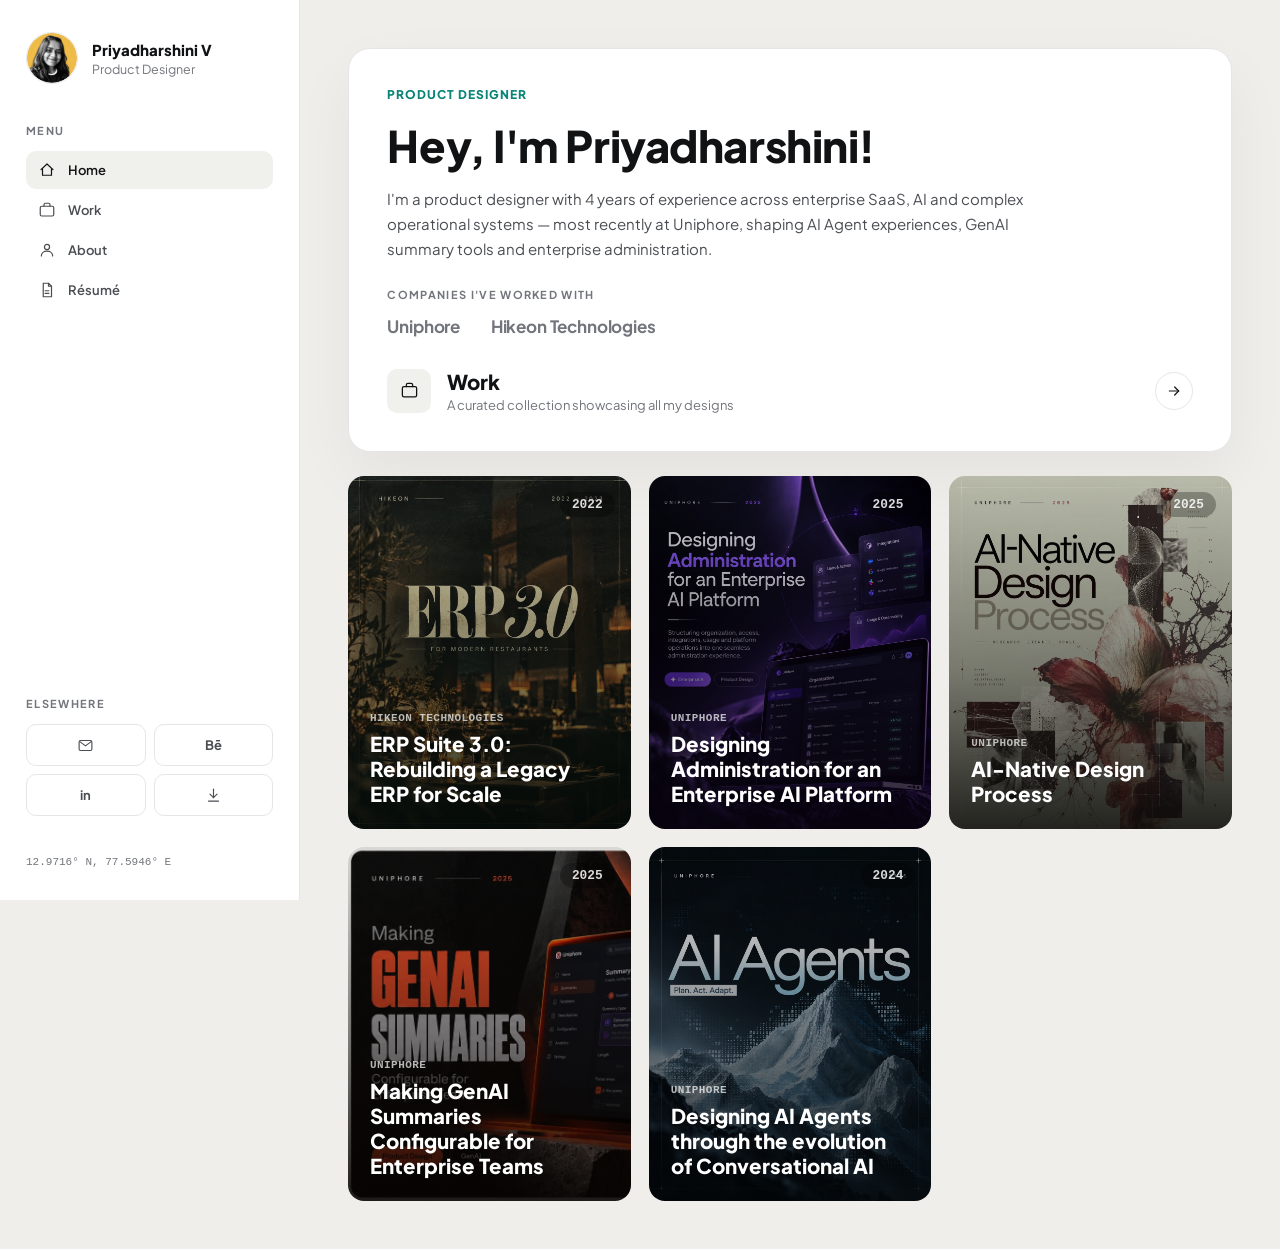
==== commit fa72f2a5: "Swap in a new designed ERP homepage tile image Replaces the plain dining-room photo (erp-restaurantw" ====
--- a/index.html
+++ b/index.html
@@ -173,7 +173,7 @@
         </div>
 
         <div class="hp-work-grid">
-          <a class="hp-work-card tile-cover--photo-restaurantware" href="case-study-erp.html">
+          <a class="hp-work-card tile-cover--photo-erp" href="case-study-erp.html">
             <span class="hp-work-card-year">2022</span>
             <div class="hp-work-card-meta">Hikeon Technologies</div>
             <div class="hp-work-card-title">ERP Suite 3.0: Rebuilding a Legacy ERP for Scale</div>
--- a/home.css
+++ b/home.css
@@ -698,11 +698,13 @@
 /* Real photo tile — ERP's client, Restaurantware, sells restaurant/
    hospitality tableware, so a real dining-room shot (rather than a CSS
    pattern) fits the project directly. Gradient is heaviest at the
-   bottom, where .tile-cover's flex layout puts the title/tag text. */
-.tile-cover--photo-restaurantware {
+   bottom, where .tile-cover's flex layout puts the title/tag text.
+   Updated to a designed "ERP 3.0 for modern restaurants" cover shot
+   the user shared, replacing the plain dining-room photo. */
+.tile-cover--photo-erp {
   background:
     linear-gradient(180deg, rgba(4,14,10,0.1) 0%, rgba(4,14,10,0.45) 55%, rgba(3,10,7,0.88) 100%),
-    url('assets/erp-restaurantware-hero.jpg') center/cover no-repeat;
+    url('assets/erp-tile-hero.webp') center/cover no-repeat;
 }
 /* Real photo tile for Admin — a generated dashboard/laptop hero shot,
    dark purple to match the case study's own theme-purple. Same
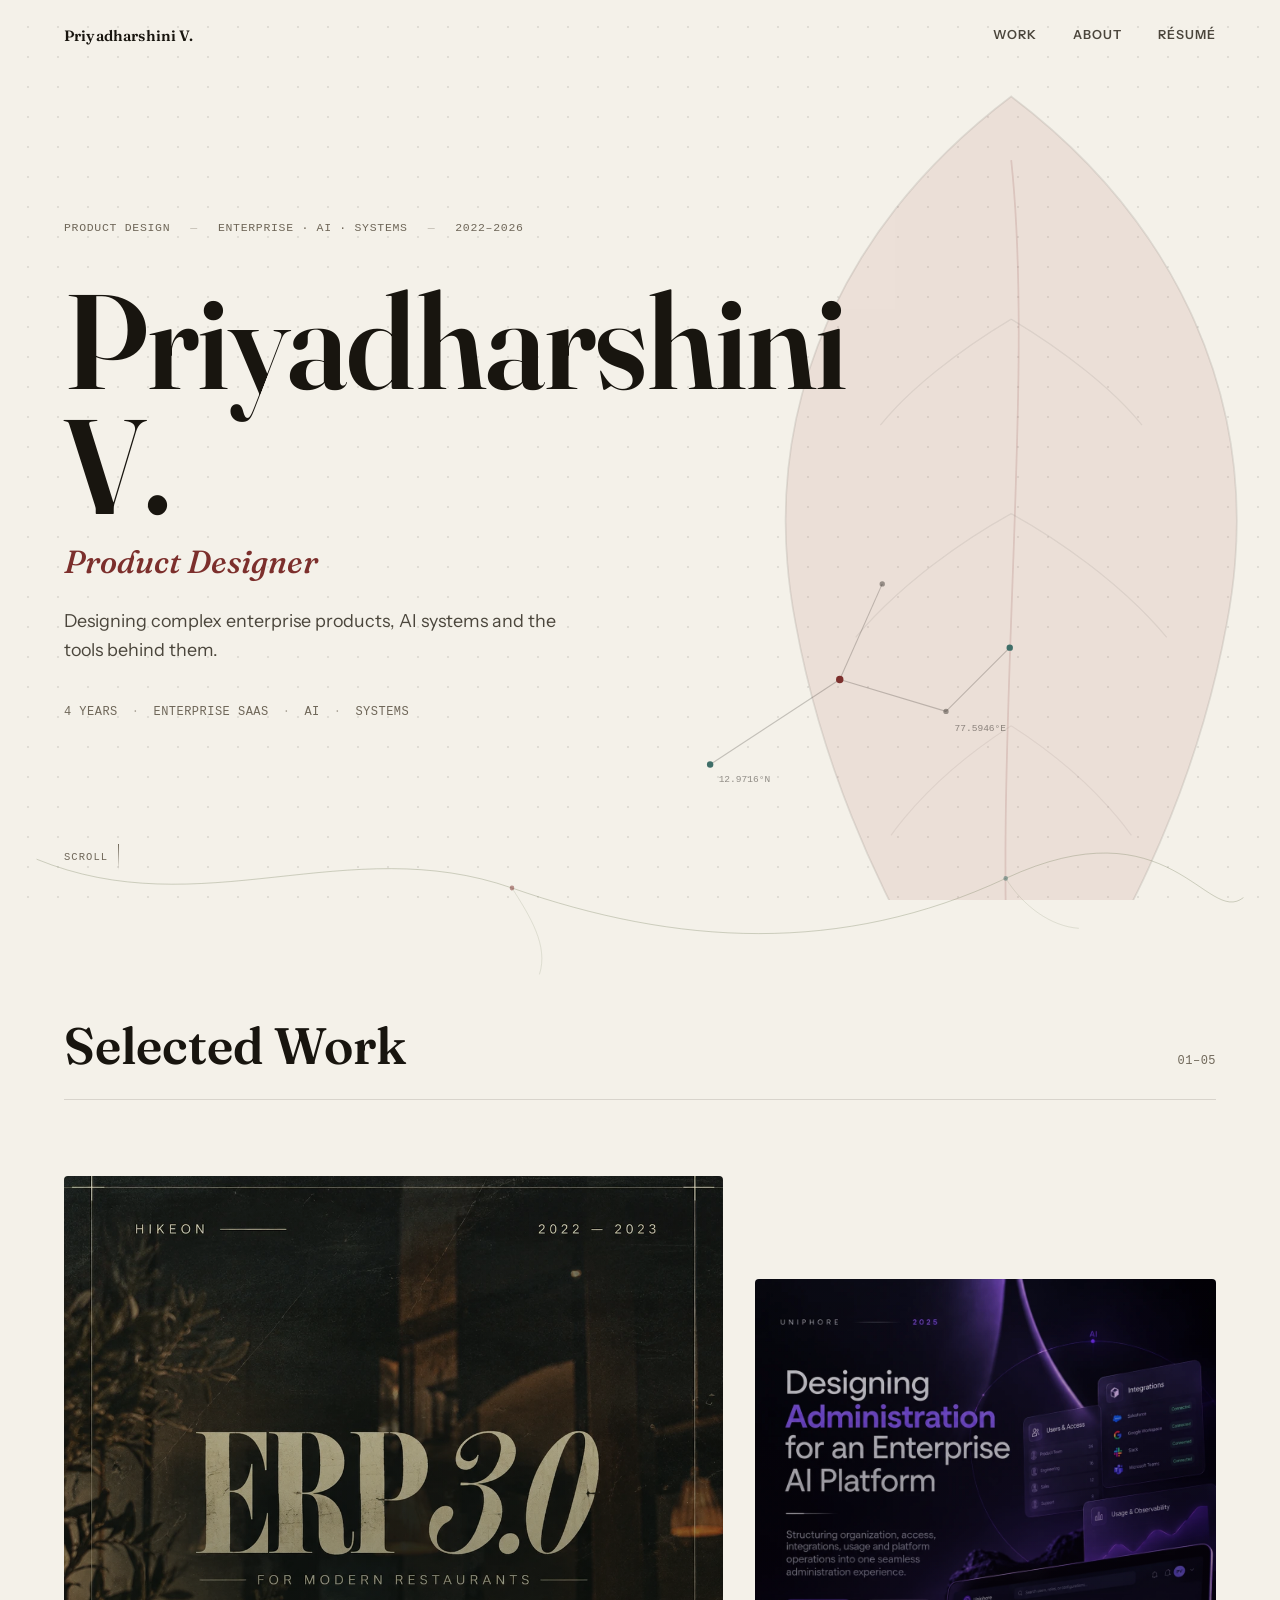
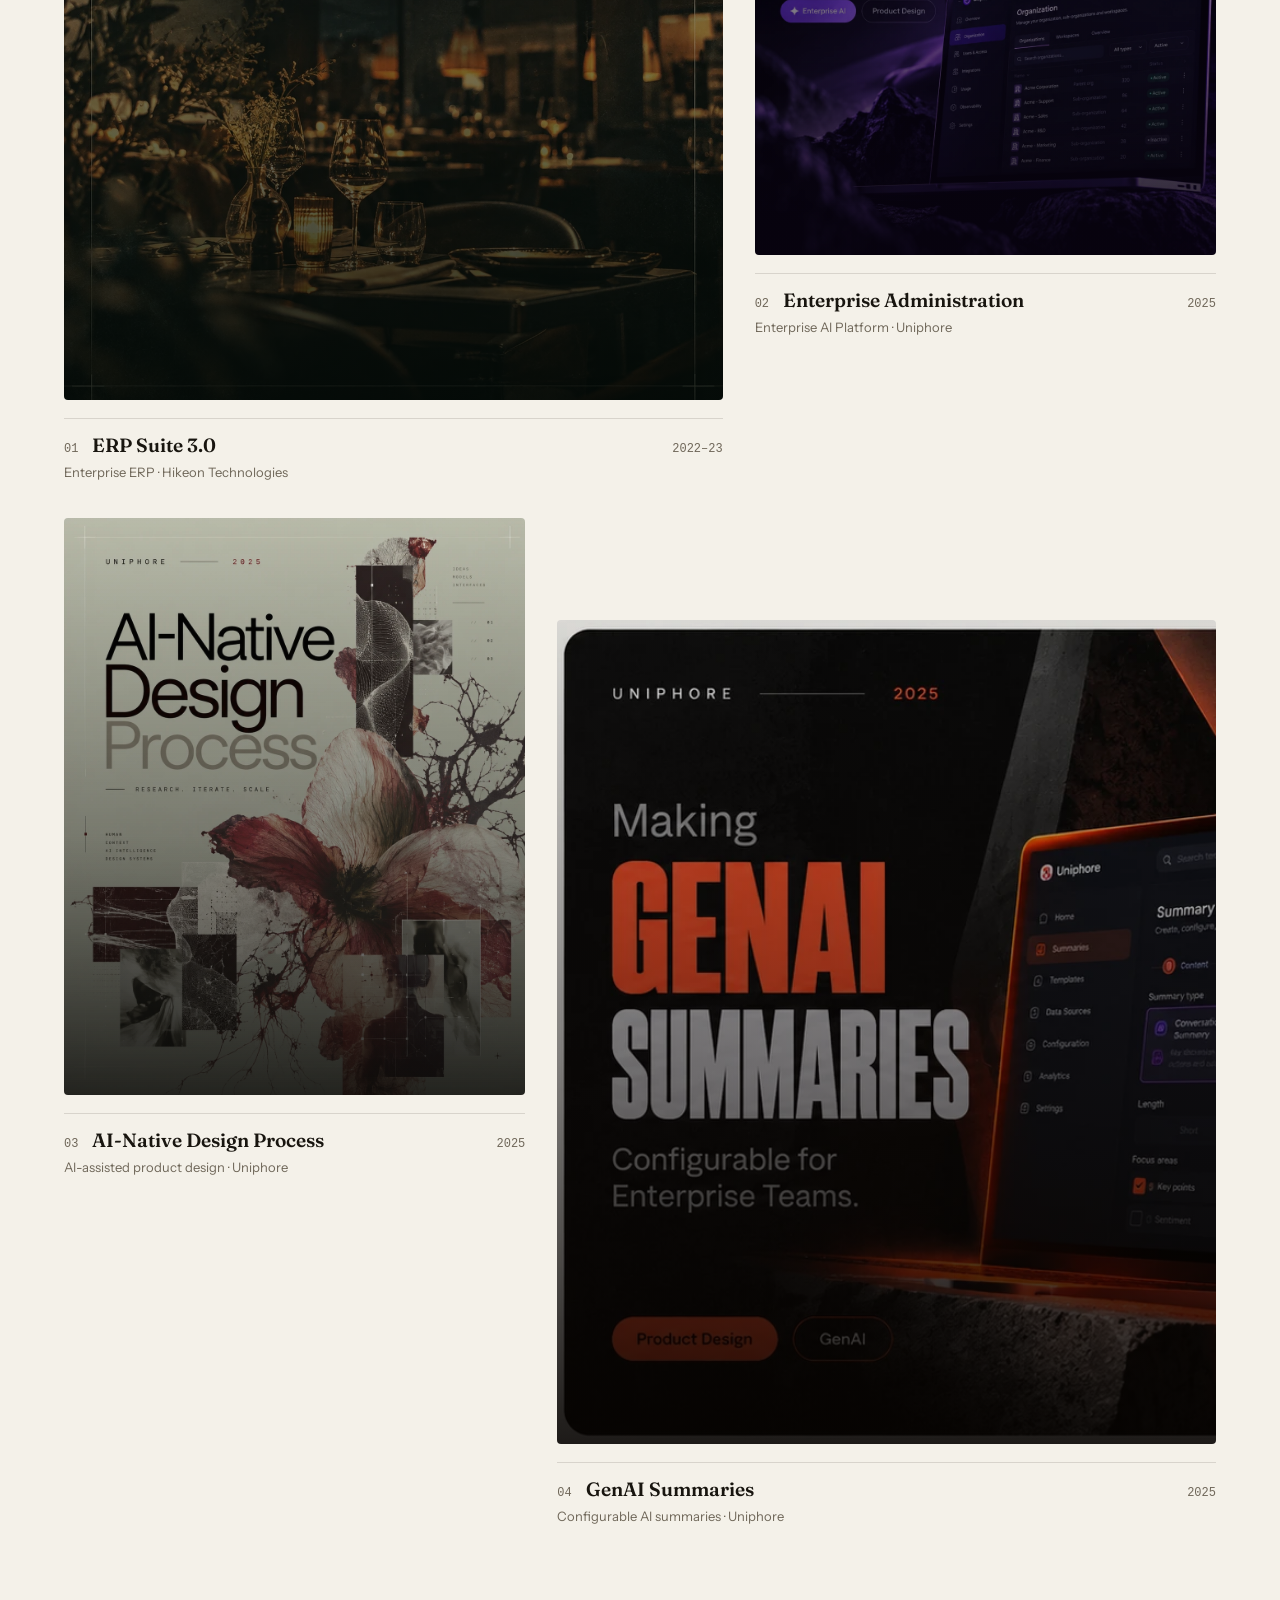
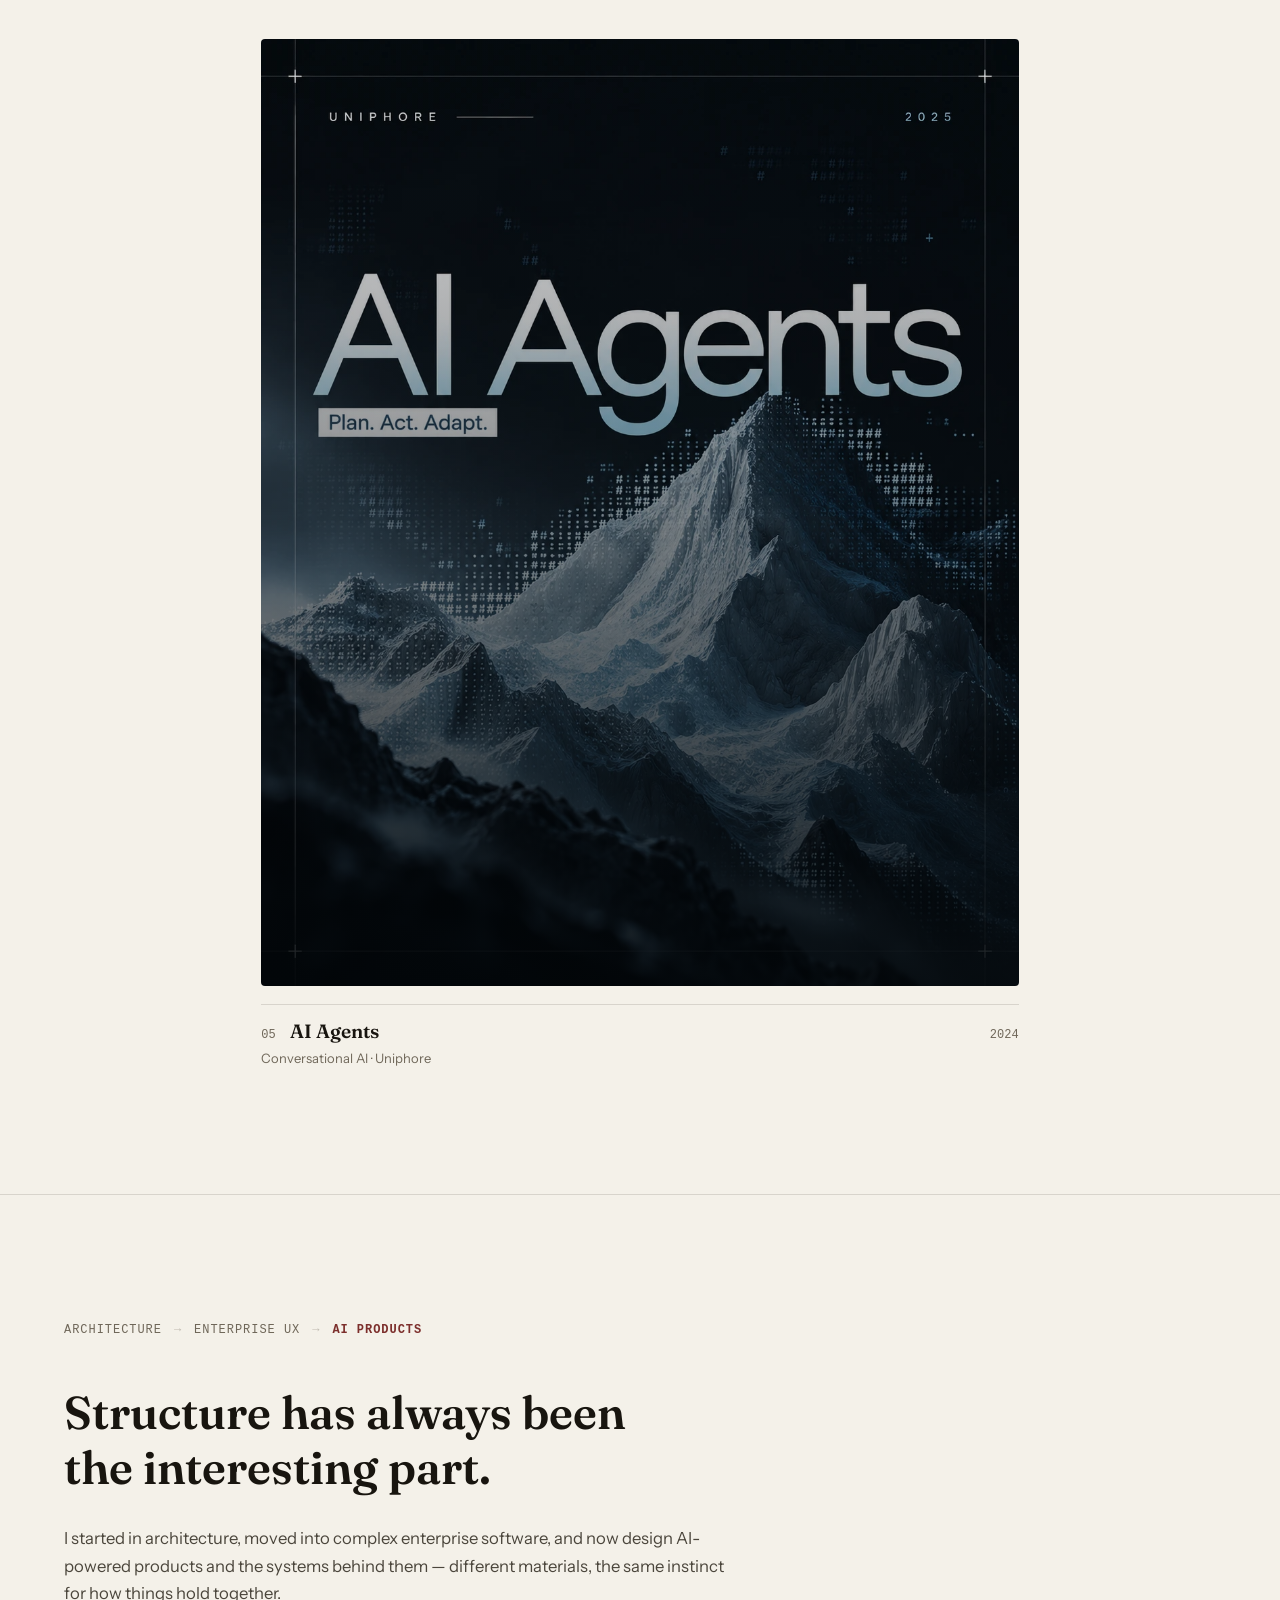
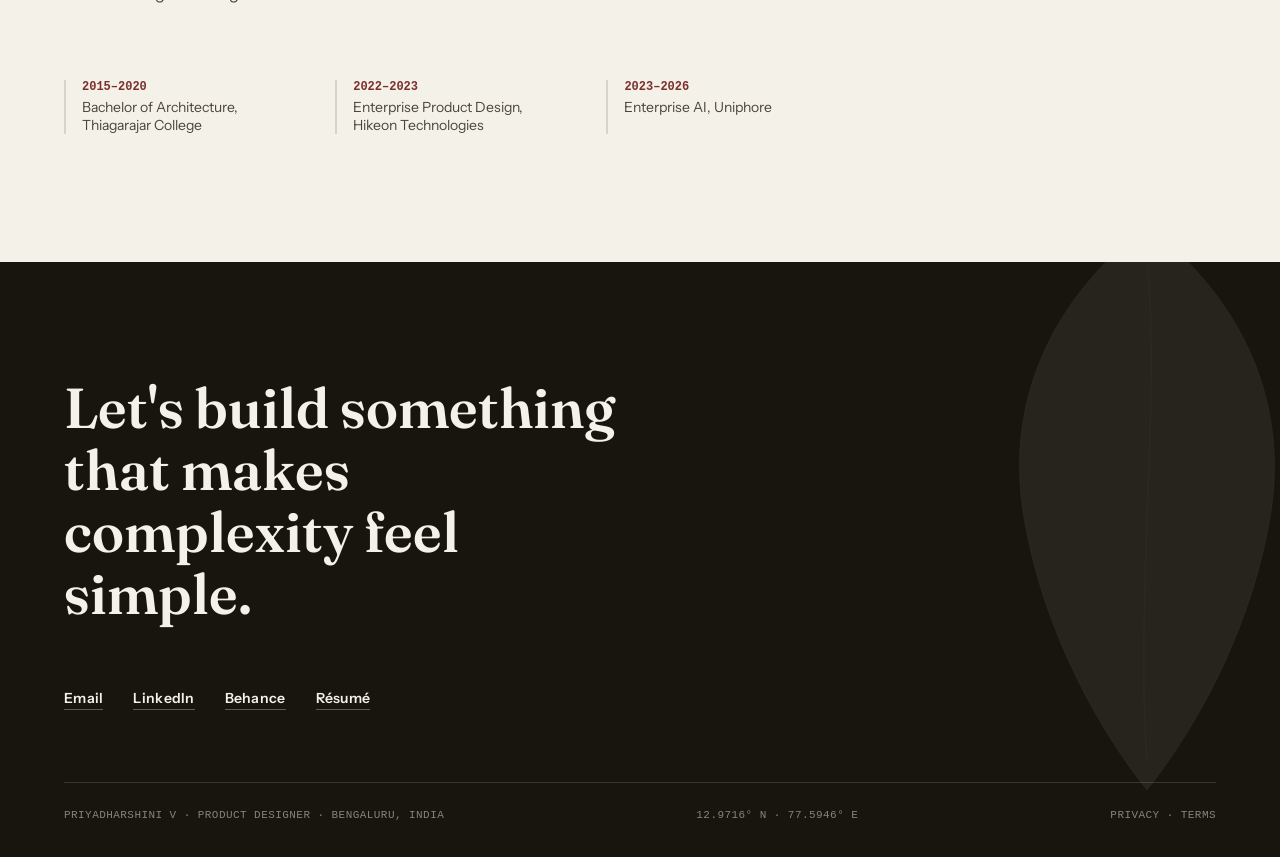
==== commit 007d0d0b: "Redesign the homepage as an editorial environment, not a dashboard Replaces the persistent sidebar +" ====
--- a/index.html
+++ b/index.html
@@ -24,215 +24,253 @@
 <meta name="twitter:image" content="https://example.com/assets/og-image.jpg">
 <link rel="stylesheet" href="home.css">
 </head>
-<body class="hp-body">
-
-<div class="hp-shell">
-
-  <aside class="hp-sidebar">
-    <div class="hp-profile">
-      <img class="hp-avatar" src="assets/profile-priyadharshini.webp" alt="Priyadharshini V">
-      <div>
-        <div class="hp-profile-name">Priyadharshini V</div>
-        <div class="hp-profile-role">Product Designer</div>
-      </div>
-    </div>
-
-    <nav>
-      <div class="hp-label">Menu</div>
-      <div class="hp-nav">
-        <a class="hp-nav-item is-active" href="index.html">
-          <svg viewBox="0 0 24 24" fill="none" stroke-width="1.6" stroke-linecap="round" stroke-linejoin="round"><path d="M4 11.5 12 4l8 7.5"/><path d="M6 10v9h12v-9"/></svg>
-          <span>Home</span>
-        </a>
-        <a class="hp-nav-item" href="#work">
-          <svg viewBox="0 0 24 24" fill="none" stroke-width="1.6" stroke-linecap="round" stroke-linejoin="round"><rect x="3" y="7" width="18" height="13" rx="2"/><path d="M8 7V5a2 2 0 0 1 2-2h4a2 2 0 0 1 2 2v2"/></svg>
-          <span>Work</span>
-        </a>
-        <a class="hp-nav-item" href="about.html">
-          <svg viewBox="0 0 24 24" fill="none" stroke-width="1.6" stroke-linecap="round" stroke-linejoin="round"><circle cx="12" cy="8" r="3.4"/><path d="M4.5 20c0-4 3.4-6.6 7.5-6.6s7.5 2.6 7.5 6.6"/></svg>
-          <span>About</span>
-        </a>
-        <a class="hp-nav-item" href="resume.html">
-          <svg viewBox="0 0 24 24" fill="none" stroke-width="1.6" stroke-linecap="round" stroke-linejoin="round"><path d="M7 3h7l4 4v14H7z"/><path d="M14 3v4h4"/><path d="M9.5 13h5M9.5 16.5h5"/></svg>
-          <span>Résumé</span>
-        </a>
-      </div>
-    </nav>
-
-    <div class="hp-sidebar-spacer"></div>
-
-    <div>
-      <div class="hp-label">Elsewhere</div>
-      <div class="hp-socials-grid">
-        <a class="hp-social js-email" href="#" data-user="cnZwcml5YWRoYXJzaGluaWk=" data-domain="Z21haWwuY29t" aria-label="Email">
-          <svg viewBox="0 0 24 24" fill="none" stroke-width="1.6" stroke-linecap="round" stroke-linejoin="round"><rect x="3" y="5" width="18" height="14" rx="2"/><path d="m4 6.5 8 6 8-6"/></svg>
-        </a>
-        <a class="hp-social" href="https://www.behance.net/priyadharshiniv/projects" target="_blank" rel="noopener" aria-label="Behance">Bē</a>
-        <a class="hp-social" href="https://www.linkedin.com/in/rvpriyadharshini/" target="_blank" rel="noopener" aria-label="LinkedIn">in</a>
-        <a class="hp-social" href="assets/Priyadharshini_UX_Designer.pdf" download aria-label="Download résumé PDF">
-          <svg viewBox="0 0 24 24" fill="none" stroke-width="1.6" stroke-linecap="round" stroke-linejoin="round"><path d="M12 3v12"/><path d="m7 10 5 5 5-5"/><path d="M5 20h14"/></svg>
-        </a>
-      </div>
-    </div>
-
-    <div class="hp-coords">12.9716° N, 77.5946° E</div>
-  </aside>
-
-  <div class="hp-content-col">
-
-    <header class="hp-topbar">
-      <div class="hp-topbar-profile">
-        <img class="hp-topbar-avatar" src="assets/profile-priyadharshini.webp" alt="Priyadharshini V">
-        <div>
-          <div class="hp-topbar-name">Priyadharshini V</div>
-          <div class="hp-topbar-role">Product Designer</div>
-        </div>
-      </div>
-
-      <nav class="hp-topbar-nav">
-        <a class="is-active" href="index.html">Home</a>
-        <a href="#work">Work</a>
-        <a href="about.html">About</a>
-        <a href="resume.html">Résumé</a>
-      </nav>
-
-      <div class="hp-topbar-actions">
-        <a class="hp-topbar-action js-email" href="#" data-user="cnZwcml5YWRoYXJzaGluaWk=" data-domain="Z21haWwuY29t" aria-label="Email">
-          <svg viewBox="0 0 24 24" fill="none" stroke-width="1.6" stroke-linecap="round" stroke-linejoin="round"><rect x="3" y="5" width="18" height="14" rx="2"/><path d="m4 6.5 8 6 8-6"/></svg>
-        </a>
-        <a class="hp-topbar-action" href="https://www.behance.net/priyadharshiniv/projects" target="_blank" rel="noopener" aria-label="Behance">Bē</a>
-        <a class="hp-topbar-action" href="https://www.linkedin.com/in/rvpriyadharshini/" target="_blank" rel="noopener" aria-label="LinkedIn">in</a>
-        <a class="hp-topbar-action" href="assets/Priyadharshini_UX_Designer.pdf" download aria-label="Download résumé PDF">
-          <svg viewBox="0 0 24 24" fill="none" stroke-width="1.6" stroke-linecap="round" stroke-linejoin="round"><path d="M12 3v12"/><path d="m7 10 5 5 5-5"/><path d="M5 20h14"/></svg>
-        </a>
-      </div>
-
-      <button type="button" class="hp-menu-btn" aria-expanded="false" aria-controls="hpMobileMenu" aria-label="Open menu">
-        <svg viewBox="0 0 24 24" fill="none" stroke-width="1.8" stroke-linecap="round" stroke-linejoin="round"><path d="M4 7h16"/><path d="M4 12h16"/><path d="M4 17h16"/></svg>
-      </button>
-    </header>
-
-    <div class="hp-mobile-menu" id="hpMobileMenu">
-      <div class="hp-mobile-menu-sheet">
-        <nav class="hp-mobile-nav">
-          <a class="is-active" href="index.html">Home</a>
-          <a href="#work">Work</a>
-          <a href="about.html">About</a>
-          <a href="resume.html">Résumé</a>
-        </nav>
-        <div class="hp-mobile-actions">
-          <a class="js-email" href="#" data-user="cnZwcml5YWRoYXJzaGluaWk=" data-domain="Z21haWwuY29t">
-            <svg viewBox="0 0 24 24" fill="none" stroke-width="1.6" stroke-linecap="round" stroke-linejoin="round"><rect x="3" y="5" width="18" height="14" rx="2"/><path d="m4 6.5 8 6 8-6"/></svg>
-            Email
-          </a>
-          <a href="https://www.behance.net/priyadharshiniv/projects" target="_blank" rel="noopener">
-            <svg viewBox="0 0 24 24" fill="none" stroke-width="1.6" stroke-linecap="round" stroke-linejoin="round"><circle cx="12" cy="12" r="9"/></svg>
-            Behance
-          </a>
-          <a href="https://www.linkedin.com/in/rvpriyadharshini/" target="_blank" rel="noopener">
-            <svg viewBox="0 0 24 24" fill="none" stroke-width="1.6" stroke-linecap="round" stroke-linejoin="round"><rect x="3" y="3" width="18" height="18" rx="3"/></svg>
-            LinkedIn
-          </a>
-          <a href="assets/Priyadharshini_UX_Designer.pdf" download>
-            <svg viewBox="0 0 24 24" fill="none" stroke-width="1.6" stroke-linecap="round" stroke-linejoin="round"><path d="M12 3v12"/><path d="m7 10 5 5 5-5"/><path d="M5 20h14"/></svg>
-            Download résumé
-          </a>
-        </div>
-      </div>
-    </div>
-
-    <main class="hp-main">
-      <div class="hp-content">
-        <div class="hp-card">
-          <div class="hp-kicker-row">
-            <span class="hp-kicker-accent">Product Designer</span>
-          </div>
-          <h1 class="hp-hello">Hey, I'm Priyadharshini!</h1>
-          <p class="hp-intro-copy">I'm a product designer with 4 years of experience across enterprise SaaS, AI and complex operational systems — most recently at Uniphore, shaping AI Agent experiences, GenAI summary tools and enterprise administration.</p>
-
-          <div>
-            <div class="hp-label">Companies I've worked with</div>
-            <div class="hp-companies-row">
-              <span class="hp-company-word">Uniphore</span>
-              <span class="hp-company-word">Hikeon Technologies</span>
-            </div>
-          </div>
-
-          <div class="hp-work-header" id="work">
-            <div class="hp-work-icon">
-              <svg viewBox="0 0 24 24" fill="none" stroke-width="1.6" stroke-linecap="round" stroke-linejoin="round"><rect x="3" y="7" width="18" height="13" rx="2"/><path d="M8 7V5a2 2 0 0 1 2-2h4a2 2 0 0 1 2 2v2"/></svg>
-            </div>
-            <div>
-              <div class="hp-work-title">Work</div>
-              <div class="hp-work-sub">A curated collection showcasing all my designs</div>
-            </div>
-            <a class="hp-work-arrow" href="#work" aria-label="See all work">
-              <svg viewBox="0 0 24 24" fill="none" stroke-width="1.8" stroke-linecap="round" stroke-linejoin="round"><path d="M5 12h14"/><path d="m13 6 6 6-6 6"/></svg>
-            </a>
-          </div>
-        </div>
-
-        <div class="hp-work-grid">
-          <a class="hp-work-card tile-cover--photo-erp" href="case-study-erp.html">
-            <span class="hp-work-card-year">2022</span>
-            <div class="hp-work-card-meta">Hikeon Technologies</div>
-            <div class="hp-work-card-title">ERP Suite 3.0: Rebuilding a Legacy ERP for Scale</div>
-          </a>
-          <a class="hp-work-card tile-cover--photo-admin" href="case-study-admin.html">
-            <span class="hp-work-card-year">2025</span>
-            <div class="hp-work-card-meta">Uniphore</div>
-            <div class="hp-work-card-title">Designing Administration for an Enterprise AI Platform</div>
-          </a>
-          <a class="hp-work-card tile-cover--photo-process" href="case-study-ai-native-process.html">
-            <span class="hp-work-card-year">2025</span>
-            <div class="hp-work-card-meta">Uniphore</div>
-            <div class="hp-work-card-title">AI-Native Design Process</div>
-          </a>
-          <a class="hp-work-card tile-cover--photo-summary" href="case-study-summary-builder.html">
-            <span class="hp-work-card-year">2025</span>
-            <div class="hp-work-card-meta">Uniphore</div>
-            <div class="hp-work-card-title">Making GenAI Summaries Configurable for Enterprise Teams</div>
-          </a>
-          <a class="hp-work-card tile-cover--photo-agents" href="case-study-ai-agents.html">
-            <span class="hp-work-card-year">2024</span>
-            <div class="hp-work-card-meta">Uniphore</div>
-            <div class="hp-work-card-title">Designing AI Agents through the evolution of Conversational AI</div>
-          </a>
-        </div>
-      </div>
-    </main>
-
-  </div>
-
+<body class="eh-body">
+
+<nav class="eh-nav" aria-label="Primary">
+  <span class="eh-nav-name">
+    <span class="eh-nav-name-full">Priyadharshini V.</span>
+    <span class="eh-nav-name-short">PV</span>
+  </span>
+  <div class="eh-nav-links">
+    <a href="#work">Work</a>
+    <a href="about.html">About</a>
+    <a href="resume.html">Résumé</a>
+  </div>
+</nav>
+
+<header class="eh-hero">
+  <div class="eh-hero-grid-bg" aria-hidden="true"></div>
+
+  <div class="eh-hero-specimen" aria-hidden="true">
+    <svg viewBox="0 0 420 620" fill="none" xmlns="http://www.w3.org/2000/svg">
+      <path d="M210 24C300 92 356 196 332 322C312 432 258 528 210 588C162 528 108 432 88 322C64 196 120 92 210 24Z" fill="var(--eh-rose)" fill-opacity="0.28" stroke="var(--eh-ink)" stroke-opacity="0.18" stroke-width="1"/>
+      <path d="M210 60C224 190 198 400 210 560" stroke="var(--eh-burgundy)" stroke-opacity="0.3" stroke-width="1"/>
+      <path d="M210 150C240 168 268 190 284 210" stroke="var(--eh-ink)" stroke-opacity="0.14" stroke-width="0.75"/>
+      <path d="M210 150C180 168 152 190 136 210" stroke="var(--eh-ink)" stroke-opacity="0.14" stroke-width="0.75"/>
+      <path d="M210 260C246 280 278 306 298 330" stroke="var(--eh-ink)" stroke-opacity="0.14" stroke-width="0.75"/>
+      <path d="M210 260C174 280 142 306 122 330" stroke="var(--eh-ink)" stroke-opacity="0.14" stroke-width="0.75"/>
+      <path d="M210 380C238 398 262 420 278 442" stroke="var(--eh-ink)" stroke-opacity="0.12" stroke-width="0.75"/>
+      <path d="M210 380C182 398 158 420 142 442" stroke="var(--eh-ink)" stroke-opacity="0.12" stroke-width="0.75"/>
+    </svg>
+  </div>
+
+  <div class="eh-hero-technical" aria-hidden="true">
+    <svg viewBox="0 0 320 260" fill="none" xmlns="http://www.w3.org/2000/svg">
+      <line x1="18" y1="200" x2="140" y2="120" stroke="var(--eh-ink)" stroke-opacity="0.22" stroke-width="1"/>
+      <line x1="140" y1="120" x2="240" y2="150" stroke="var(--eh-ink)" stroke-opacity="0.22" stroke-width="1"/>
+      <line x1="140" y1="120" x2="180" y2="30" stroke="var(--eh-ink)" stroke-opacity="0.22" stroke-width="1"/>
+      <line x1="240" y1="150" x2="300" y2="90" stroke="var(--eh-ink)" stroke-opacity="0.22" stroke-width="1"/>
+      <circle cx="18" cy="200" r="3" fill="var(--eh-teal)"/>
+      <circle cx="140" cy="120" r="3.5" fill="var(--eh-burgundy)"/>
+      <circle cx="180" cy="30" r="2.5" fill="var(--eh-ink)" fill-opacity="0.4"/>
+      <circle cx="240" cy="150" r="2.5" fill="var(--eh-ink)" fill-opacity="0.4"/>
+      <circle cx="300" cy="90" r="3" fill="var(--eh-teal)"/>
+      <text x="26" y="216" font-family="'Courier New',monospace" font-size="9" fill="var(--eh-ink)" fill-opacity="0.45">12.9716&#176;N</text>
+      <text x="248" y="168" font-family="'Courier New',monospace" font-size="9" fill="var(--eh-ink)" fill-opacity="0.45">77.5946&#176;E</text>
+    </svg>
+  </div>
+
+  <div class="eh-hero-inner">
+    <div class="eh-hero-meta">
+      <span>Product design</span>
+      <span>Enterprise &middot; AI &middot; Systems</span>
+      <span>2022&ndash;2026</span>
+    </div>
+
+    <h1 class="eh-hero-name">Priyadharshini<br>V.</h1>
+    <p class="eh-hero-role">Product Designer</p>
+    <p class="eh-hero-copy">Designing complex enterprise products, AI systems and the tools behind them.</p>
+
+    <div class="eh-hero-stats">
+      <span>4 years</span>
+      <span>Enterprise SaaS</span>
+      <span>AI</span>
+      <span>Systems</span>
+    </div>
+  </div>
+
+  <div class="eh-scroll-cue">Scroll</div>
+</header>
+
+<div class="eh-bridge" aria-hidden="true">
+  <svg viewBox="0 0 1400 160" preserveAspectRatio="none" fill="none" xmlns="http://www.w3.org/2000/svg">
+    <path d="M40 20C220 90 380 -10 560 50S920 120 1100 40 1320 90 1360 60" stroke="var(--eh-sage)" stroke-opacity="0.35" stroke-width="1"/>
+    <path d="M560 50C580 80 600 110 590 140" stroke="var(--eh-sage)" stroke-opacity="0.25" stroke-width="0.75"/>
+    <path d="M1100 40C1120 70 1150 90 1180 92" stroke="var(--eh-sage)" stroke-opacity="0.25" stroke-width="0.75"/>
+    <circle cx="560" cy="50" r="2.5" fill="var(--eh-burgundy)" fill-opacity="0.5"/>
+    <circle cx="1100" cy="40" r="2.5" fill="var(--eh-teal)" fill-opacity="0.5"/>
+  </svg>
 </div>
+
+<main>
+  <section class="eh-work" id="work">
+    <div class="eh-work-heading-row">
+      <h2 class="eh-work-heading">Selected Work</h2>
+      <span class="eh-work-count">01&ndash;05</span>
+    </div>
+
+    <div class="eh-work-grid">
+      <div class="eh-work-item eh-work-item--a">
+        <a class="eh-thumb tile-cover--photo-erp" href="case-study-erp.html" aria-label="View ERP Suite 3.0 case study">
+          <span class="eh-thumb-corner" aria-hidden="true"></span>
+          <span class="eh-thumb-view" aria-hidden="true">View case &#8599;</span>
+        </a>
+        <div class="eh-work-meta">
+          <div>
+            <div class="eh-work-title-row"><span class="eh-work-num">01</span><span class="eh-work-title">ERP Suite 3.0</span></div>
+            <div class="eh-work-sub">Enterprise ERP &middot; Hikeon Technologies</div>
+          </div>
+          <span class="eh-work-year">2022&ndash;23</span>
+        </div>
+      </div>
+
+      <div class="eh-work-item eh-work-item--b">
+        <a class="eh-thumb tile-cover--photo-admin" href="case-study-admin.html" aria-label="View Enterprise Administration case study">
+          <span class="eh-thumb-corner" aria-hidden="true"></span>
+          <span class="eh-thumb-view" aria-hidden="true">View case &#8599;</span>
+        </a>
+        <div class="eh-work-meta">
+          <div>
+            <div class="eh-work-title-row"><span class="eh-work-num">02</span><span class="eh-work-title">Enterprise Administration</span></div>
+            <div class="eh-work-sub">Enterprise AI Platform &middot; Uniphore</div>
+          </div>
+          <span class="eh-work-year">2025</span>
+        </div>
+      </div>
+
+      <div class="eh-work-item eh-work-item--c">
+        <a class="eh-thumb tile-cover--photo-process" href="case-study-ai-native-process.html" aria-label="View AI-Native Design Process case study">
+          <span class="eh-thumb-corner" aria-hidden="true"></span>
+          <span class="eh-thumb-view" aria-hidden="true">View case &#8599;</span>
+        </a>
+        <div class="eh-work-meta">
+          <div>
+            <div class="eh-work-title-row"><span class="eh-work-num">03</span><span class="eh-work-title">AI-Native Design Process</span></div>
+            <div class="eh-work-sub">AI-assisted product design &middot; Uniphore</div>
+          </div>
+          <span class="eh-work-year">2025</span>
+        </div>
+      </div>
+
+      <div class="eh-work-item eh-work-item--d">
+        <a class="eh-thumb tile-cover--photo-summary" href="case-study-summary-builder.html" aria-label="View GenAI Summaries case study">
+          <span class="eh-thumb-corner" aria-hidden="true"></span>
+          <span class="eh-thumb-view" aria-hidden="true">View case &#8599;</span>
+        </a>
+        <div class="eh-work-meta">
+          <div>
+            <div class="eh-work-title-row"><span class="eh-work-num">04</span><span class="eh-work-title">GenAI Summaries</span></div>
+            <div class="eh-work-sub">Configurable AI summaries &middot; Uniphore</div>
+          </div>
+          <span class="eh-work-year">2025</span>
+        </div>
+      </div>
+
+      <div class="eh-work-item eh-work-item--e">
+        <a class="eh-thumb tile-cover--photo-agents" href="case-study-ai-agents.html" aria-label="View AI Agents case study">
+          <span class="eh-thumb-corner" aria-hidden="true"></span>
+          <span class="eh-thumb-view" aria-hidden="true">View case &#8599;</span>
+        </a>
+        <div class="eh-work-meta">
+          <div>
+            <div class="eh-work-title-row"><span class="eh-work-num">05</span><span class="eh-work-title">AI Agents</span></div>
+            <div class="eh-work-sub">Conversational AI &middot; Uniphore</div>
+          </div>
+          <span class="eh-work-year">2024</span>
+        </div>
+      </div>
+    </div>
+  </section>
+
+  <section class="eh-about">
+    <div class="eh-about-inner">
+      <div class="eh-about-path">
+        <span>Architecture</span><span class="sep">&rarr;</span>
+        <span>Enterprise UX</span><span class="sep">&rarr;</span>
+        <span class="is-current">AI Products</span>
+      </div>
+      <h2 class="eh-about-statement">Structure has always been the interesting part.</h2>
+      <p class="eh-about-copy">I started in architecture, moved into complex enterprise software, and now design AI-powered products and the systems behind them — different materials, the same instinct for how things hold together.</p>
+
+      <div class="eh-about-timeline">
+        <div class="eh-about-timeline-item">
+          <div class="eh-about-timeline-year">2015&ndash;2020</div>
+          <div class="eh-about-timeline-label">Bachelor of Architecture, Thiagarajar College</div>
+        </div>
+        <div class="eh-about-timeline-item">
+          <div class="eh-about-timeline-year">2022&ndash;2023</div>
+          <div class="eh-about-timeline-label">Enterprise Product Design, Hikeon Technologies</div>
+        </div>
+        <div class="eh-about-timeline-item">
+          <div class="eh-about-timeline-year">2023&ndash;2026</div>
+          <div class="eh-about-timeline-label">Enterprise AI, Uniphore</div>
+        </div>
+      </div>
+    </div>
+  </section>
+</main>
+
+<footer class="eh-footer">
+  <div class="eh-footer-specimen" aria-hidden="true">
+    <svg viewBox="0 0 420 620" fill="none" xmlns="http://www.w3.org/2000/svg">
+      <path d="M210 24C300 92 356 196 332 322C312 432 258 528 210 588C162 528 108 432 88 322C64 196 120 92 210 24Z" fill="var(--eh-bone)" fill-opacity="0.5" stroke="var(--eh-bone)" stroke-opacity="0.3" stroke-width="1"/>
+      <path d="M210 60C224 190 198 400 210 560" stroke="var(--eh-bone)" stroke-opacity="0.3" stroke-width="1"/>
+    </svg>
+  </div>
+
+  <div class="eh-footer-inner">
+    <p class="eh-footer-statement">Let's build something that makes complexity feel simple.</p>
+
+    <div class="eh-footer-links">
+      <a class="js-email" href="#" data-user="cnZwcml5YWRoYXJzaGluaWk=" data-domain="Z21haWwuY29t">Email</a>
+      <a href="https://www.linkedin.com/in/rvpriyadharshini/" target="_blank" rel="noopener">LinkedIn</a>
+      <a href="https://www.behance.net/priyadharshiniv/projects" target="_blank" rel="noopener">Behance</a>
+      <a href="assets/Priyadharshini_UX_Designer.pdf" download>Résumé</a>
+    </div>
+
+    <div class="eh-footer-bottom">
+      <span>Priyadharshini V &middot; Product Designer &middot; Bengaluru, India</span>
+      <span>12.9716&#176; N &middot; 77.5946&#176; E</span>
+      <span><a href="privacy-policy.html">Privacy</a> &middot; <a href="terms.html">Terms</a></span>
+    </div>
+  </div>
+</footer>
 
 <script src="script.js"></script>
 <script>
-  // Mobile top-bar menu sheet: toggled by .hp-menu-btn, closed by
-  // clicking its own backdrop or pressing Escape. Only relevant
-  // below 768px — the button and sheet are hidden entirely above that.
+  // Nav gains a background once the page has scrolled past the hero's
+  // top edge — otherwise it stays transparent over the hero artwork.
   (function () {
-    var btn = document.querySelector('.hp-menu-btn');
-    var menu = document.getElementById('hpMobileMenu');
-    if (!btn || !menu) return;
-
-    function setOpen(open) {
-      menu.classList.toggle('is-open', open);
-      btn.setAttribute('aria-expanded', open ? 'true' : 'false');
+    var nav = document.querySelector('.eh-nav');
+    if (!nav) return;
+    function onScroll() { nav.classList.toggle('is-scrolled', window.scrollY > 40); }
+    window.addEventListener('scroll', onScroll, { passive: true });
+    onScroll();
+  })();
+
+  // Restrained scroll parallax across three hero depth layers. Skipped
+  // entirely under prefers-reduced-motion — the layers already read as
+  // an intentional, composed scene at rest, so no animation is needed.
+  (function () {
+    var reduce = window.matchMedia('(prefers-reduced-motion: reduce)').matches;
+    if (reduce) return;
+    var layers = [
+      { el: document.querySelector('.eh-hero-grid-bg'), factor: 0.08 },
+      { el: document.querySelector('.eh-hero-specimen'), factor: 0.16 },
+      { el: document.querySelector('.eh-hero-technical'), factor: 0.26 }
+    ].filter(function (l) { return l.el; });
+    if (!layers.length) return;
+    var ticking = false;
+    function update() {
+      var y = window.scrollY;
+      layers.forEach(function (l) {
+        l.el.style.transform = 'translate3d(0,' + (y * l.factor).toFixed(1) + 'px,0)';
+      });
+      ticking = false;
     }
-
-    btn.addEventListener('click', function () {
-      setOpen(!menu.classList.contains('is-open'));
-    });
-    menu.addEventListener('click', function (e) {
-      if (e.target === menu) setOpen(false);
-    });
-    menu.querySelectorAll('a').forEach(function (a) {
-      a.addEventListener('click', function () { setOpen(false); });
-    });
-    document.addEventListener('keydown', function (e) {
-      if (e.key === 'Escape') setOpen(false);
-    });
+    window.addEventListener('scroll', function () {
+      if (!ticking) { ticking = true; requestAnimationFrame(update); }
+    }, { passive: true });
   })();
 </script>
 </body>
--- a/home.css
+++ b/home.css
@@ -1,4 +1,4 @@
-@import url('https://fonts.googleapis.com/css2?family=Plus+Jakarta+Sans:wght@400;500;600;700;800&family=Playfair+Display:ital@1&family=Archivo+Black&family=Fraunces:ital,wght@0,600;0,700&family=Space+Mono:wght@400;700&family=Instrument+Serif:ital@1&family=Space+Grotesk:wght@500;700&display=swap');
+@import url('https://fonts.googleapis.com/css2?family=Plus+Jakarta+Sans:wght@400;500;600;700;800&family=Playfair+Display:ital@1&family=Archivo+Black&family=Fraunces:ital,wght@0,500;0,600;0,700;1,500&family=Space+Mono:wght@400;700&family=Instrument+Serif:ital@1&family=Instrument+Sans:wght@400;500;600;700&family=Space+Grotesk:wght@500;700&display=swap');
 
 :root {
   --ink: #111214;
@@ -1359,3 +1359,488 @@
   .hp-main { padding-top: 20px; padding-bottom: 40px; }
   .hp-companies-row { gap: 14px; }
 }
+
+/* ============================================================
+   HOMEPAGE V3 — editorial environment (2026-09-28)
+
+   Replaces the sidebar/dashboard shell above as index.html's actual
+   markup. Scoped entirely under "eh-" (editorial homepage) classes so
+   nothing here touches .hp-*, .split-*, .ed-* (about.html) or any
+   shared component used by other pages — this pass is homepage-only.
+   All .hp-* CSS above is left in place, unused, per this file's usual
+   pattern for superseded layouts.
+
+   Visual language: botanical specimen + technical/system diagram +
+   architectural line drawing, on a warm paper ground. Typography does
+   most of the work — Fraunces (already loaded) for display moments,
+   a newly-added Instrument Sans for body/UI text (scoped to this page
+   only; --font/other pages are untouched), monospace for small
+   technical/coordinate labels, matching the case studies' own
+   convention for that kind of label.
+   ============================================================ */
+
+body.eh-body {
+  --eh-bone: #F4F1E9;
+  --eh-bone-deep: #ECE6D8;
+  --eh-ink: #18150F;
+  --eh-ink-soft: #4B463C;
+  --eh-ink-mute: #6F6759;
+  --eh-line: rgba(24, 21, 15, 0.13);
+  --eh-line-soft: rgba(24, 21, 15, 0.07);
+  --eh-burgundy: #7C2F2C;
+  --eh-rose: #C08379;
+  --eh-sage: #77815F;
+  --eh-aubergine: #493255;
+  --eh-teal: #3F6E68;
+  --eh-display: 'Fraunces', Georgia, serif;
+  --eh-body-font: 'Instrument Sans', -apple-system, BlinkMacSystemFont, 'Segoe UI', sans-serif;
+  --eh-mono: 'Courier New', ui-monospace, monospace;
+  --eh-pad: clamp(20px, 5vw, 64px);
+  background: var(--eh-bone);
+  color: var(--eh-ink);
+  font-family: var(--eh-body-font);
+  overflow-x: hidden;
+  -webkit-font-smoothing: antialiased;
+}
+
+.eh-body :focus-visible {
+  outline: 2px solid var(--eh-burgundy);
+  outline-offset: 3px;
+  border-radius: 2px;
+}
+
+@media (prefers-reduced-motion: reduce) {
+  .eh-body *, .eh-body *::before, .eh-body *::after {
+    transition-duration: 0.001ms !important;
+    animation-duration: 0.001ms !important;
+  }
+  .eh-hero-grid-bg, .eh-hero-specimen, .eh-hero-technical { transform: none !important; }
+}
+
+/* ---------------- Nav ---------------- */
+
+.eh-nav {
+  position: fixed;
+  top: 0; left: 0; right: 0;
+  z-index: 60;
+  display: flex;
+  align-items: center;
+  justify-content: space-between;
+  padding: 26px var(--eh-pad);
+  border-bottom: 1px solid transparent;
+  transition: background 0.3s ease, border-color 0.3s ease, padding 0.3s ease;
+}
+.eh-nav.is-scrolled {
+  background: rgba(244, 241, 233, 0.88);
+  backdrop-filter: blur(10px);
+  -webkit-backdrop-filter: blur(10px);
+  border-bottom-color: var(--eh-line);
+  padding-top: 16px;
+  padding-bottom: 16px;
+}
+.eh-nav-name {
+  font-family: var(--eh-display);
+  font-size: 15px;
+  font-weight: 600;
+  letter-spacing: 0.01em;
+}
+.eh-nav-links { display: flex; align-items: center; gap: 36px; }
+.eh-nav-links a {
+  font-size: 12.5px;
+  font-weight: 600;
+  letter-spacing: 0.08em;
+  text-transform: uppercase;
+  color: var(--eh-ink-soft);
+  position: relative;
+  padding-bottom: 3px;
+}
+.eh-nav-links a::after {
+  content: '';
+  position: absolute; left: 0; right: 100%; bottom: 0;
+  height: 1px; background: var(--eh-ink);
+  transition: right 0.25s cubic-bezier(.4,0,.2,1);
+}
+.eh-nav-links a:hover::after,
+.eh-nav-links a:focus-visible::after { right: 0; }
+
+/* No hamburger sheet — with only three links, showing them directly
+   (just more compactly) stays truer to "extremely simple nav" than
+   reintroducing an overlay menu system for this little content. */
+@media (max-width: 560px) {
+  .eh-nav { padding-left: 20px; padding-right: 20px; }
+  .eh-nav-links { gap: 18px; }
+  .eh-nav-name .eh-nav-name-full { display: none; }
+  .eh-nav-name .eh-nav-name-short { display: inline; }
+}
+.eh-nav-name .eh-nav-name-short { display: none; }
+
+/* ---------------- Hero ---------------- */
+
+.eh-hero {
+  position: relative;
+  min-height: 100svh;
+  min-height: 100vh;
+  display: flex;
+  flex-direction: column;
+  justify-content: center;
+  padding: 130px var(--eh-pad) 90px;
+  overflow: hidden;
+}
+
+.eh-hero-grid-bg {
+  position: absolute;
+  inset: -12% -6%;
+  background-image: radial-gradient(var(--eh-line) 1px, transparent 1.4px);
+  background-size: 30px 30px;
+  opacity: 0.7;
+  will-change: transform;
+  pointer-events: none;
+}
+
+.eh-hero-specimen {
+  position: absolute;
+  top: 6%;
+  right: -8%;
+  width: min(58vw, 780px);
+  opacity: 0.55;
+  will-change: transform;
+  pointer-events: none;
+}
+.eh-hero-specimen svg { width: 100%; height: auto; display: block; }
+
+.eh-hero-technical {
+  position: absolute;
+  left: 54%;
+  bottom: 8%;
+  width: min(30vw, 340px);
+  will-change: transform;
+  pointer-events: none;
+}
+.eh-hero-technical svg { width: 100%; height: auto; display: block; }
+
+.eh-hero-inner { position: relative; z-index: 2; max-width: 1280px; margin: 0 auto; width: 100%; }
+
+.eh-hero-meta {
+  display: flex;
+  flex-wrap: wrap;
+  gap: 10px 20px;
+  font-family: var(--eh-mono);
+  font-size: 11.5px;
+  letter-spacing: 0.06em;
+  text-transform: uppercase;
+  color: var(--eh-ink-mute);
+  margin-bottom: clamp(28px, 4vw, 44px);
+}
+.eh-hero-meta span:not(:last-child)::after { content: '\2014'; margin-left: 20px; opacity: 0.4; }
+
+.eh-hero-name {
+  font-family: var(--eh-display);
+  font-weight: 600;
+  font-size: clamp(58px, 10.5vw, 156px);
+  line-height: 0.93;
+  letter-spacing: -0.01em;
+  margin: 0;
+}
+
+.eh-hero-role {
+  font-family: var(--eh-display);
+  font-style: italic;
+  font-weight: 500;
+  font-size: clamp(22px, 2.6vw, 32px);
+  color: var(--eh-burgundy);
+  margin: 14px 0 26px;
+}
+
+.eh-hero-copy {
+  font-size: clamp(16px, 1.4vw, 19px);
+  line-height: 1.6;
+  max-width: 44ch;
+  color: var(--eh-ink-soft);
+}
+
+.eh-hero-stats {
+  margin-top: clamp(28px, 4vw, 40px);
+  display: flex;
+  flex-wrap: wrap;
+  gap: 8px 0;
+  font-family: var(--eh-mono);
+  font-size: 12px;
+  letter-spacing: 0.04em;
+  text-transform: uppercase;
+  color: var(--eh-ink-mute);
+}
+.eh-hero-stats span:not(:last-child)::after { content: '\00B7'; margin: 0 14px; opacity: 0.5; }
+
+.eh-scroll-cue {
+  position: absolute;
+  bottom: 30px;
+  left: var(--eh-pad);
+  z-index: 2;
+  display: flex;
+  align-items: center;
+  gap: 10px;
+  font-family: var(--eh-mono);
+  font-size: 10.5px;
+  letter-spacing: 0.1em;
+  text-transform: uppercase;
+  color: var(--eh-ink-mute);
+}
+.eh-scroll-cue::after {
+  content: '';
+  width: 1px; height: 26px;
+  background: linear-gradient(180deg, var(--eh-ink-mute), transparent);
+}
+
+@media (max-width: 900px) {
+  .eh-hero { padding-top: 110px; }
+  .eh-hero-specimen { width: 70vw; top: 2%; right: -18%; opacity: 0.4; }
+  .eh-hero-technical { display: none; }
+  .eh-scroll-cue { display: none; }
+}
+@media (max-width: 560px) {
+  .eh-hero-specimen { width: 88vw; opacity: 0.3; }
+}
+
+/* ---------------- Bridge: root/network line into Selected Work ---------------- */
+
+.eh-bridge {
+  position: relative;
+  height: clamp(90px, 12vw, 160px);
+  margin-top: clamp(-60px, -6vw, -30px);
+  z-index: 1;
+  pointer-events: none;
+}
+.eh-bridge svg { width: 100%; height: 100%; display: block; }
+@media (max-width: 700px) { .eh-bridge { height: 60px; margin-top: -20px; } }
+
+/* ---------------- Selected Work ---------------- */
+
+.eh-work { position: relative; padding: 20px var(--eh-pad) clamp(80px, 10vw, 140px); max-width: 1400px; margin: 0 auto; }
+
+.eh-work-heading-row {
+  display: flex;
+  align-items: baseline;
+  justify-content: space-between;
+  gap: 24px;
+  border-bottom: 1px solid var(--eh-line);
+  padding-bottom: 22px;
+  margin-bottom: clamp(44px, 6vw, 80px);
+}
+.eh-work-heading {
+  font-family: var(--eh-display);
+  font-size: clamp(32px, 4vw, 54px);
+  font-weight: 600;
+  margin: 0;
+}
+.eh-work-count {
+  font-family: var(--eh-mono);
+  font-size: 12px;
+  letter-spacing: 0.04em;
+  color: var(--eh-ink-mute);
+  white-space: nowrap;
+}
+
+.eh-work-grid {
+  display: grid;
+  grid-template-columns: repeat(12, 1fr);
+  gap: clamp(24px, 3vw, 40px) clamp(20px, 3vw, 32px);
+}
+
+.eh-work-item { grid-column: 1 / -1; }
+.eh-work-item--a { grid-column: 1 / 8; }
+.eh-work-item--b { grid-column: 8 / 13; margin-top: clamp(64px, 8vw, 128px); }
+.eh-work-item--c { grid-column: 1 / 6; }
+.eh-work-item--d { grid-column: 6 / 13; margin-top: clamp(64px, 8vw, 128px); }
+.eh-work-item--e { grid-column: 3 / 11; margin-top: clamp(48px, 6vw, 96px); }
+
+.eh-thumb {
+  position: relative;
+  display: block;
+  aspect-ratio: 4 / 5;
+  border-radius: 4px;
+  overflow: hidden;
+  transition: transform 0.45s cubic-bezier(.16,.8,.2,1);
+}
+.eh-thumb:hover, .eh-thumb:focus-visible { transform: scale(1.015); }
+
+.eh-thumb-corner {
+  position: absolute;
+  top: 16px; right: 16px;
+  width: 28px; height: 28px;
+  border-top: 1.5px solid rgba(255,255,255,0.9);
+  border-right: 1.5px solid rgba(255,255,255,0.9);
+  opacity: 0;
+  transform: translate(-6px, 6px);
+  transition: opacity 0.3s ease, transform 0.3s ease;
+}
+.eh-thumb:hover .eh-thumb-corner,
+.eh-thumb:focus-visible .eh-thumb-corner { opacity: 1; transform: translate(0,0); }
+
+.eh-thumb-view {
+  position: absolute;
+  bottom: 18px; left: 18px;
+  font-family: var(--eh-mono);
+  font-size: 11px;
+  letter-spacing: 0.06em;
+  text-transform: uppercase;
+  color: #fff;
+  background: rgba(15,13,9,0.4);
+  padding: 7px 14px;
+  border-radius: 100px;
+  opacity: 0;
+  transform: translateY(8px);
+  transition: opacity 0.3s ease, transform 0.3s ease;
+}
+.eh-thumb:hover .eh-thumb-view,
+.eh-thumb:focus-visible .eh-thumb-view { opacity: 1; transform: translateY(0); }
+
+.eh-work-meta {
+  display: flex;
+  justify-content: space-between;
+  align-items: baseline;
+  gap: 16px;
+  margin-top: 18px;
+  padding-top: 14px;
+  border-top: 1px solid var(--eh-line);
+}
+.eh-work-num {
+  font-family: var(--eh-mono);
+  font-size: 12px;
+  color: var(--eh-ink-mute);
+  margin-right: 14px;
+}
+.eh-work-title {
+  font-family: var(--eh-display);
+  font-size: clamp(17px, 1.5vw, 21px);
+  font-weight: 600;
+  margin: 0 0 3px;
+  display: inline;
+}
+.eh-work-title-row { display: flex; align-items: baseline; }
+.eh-work-sub { font-size: 13px; color: var(--eh-ink-mute); margin-top: 4px; }
+.eh-work-year {
+  font-family: var(--eh-mono);
+  font-size: 12px;
+  color: var(--eh-ink-mute);
+  white-space: nowrap;
+}
+
+@media (max-width: 860px) {
+  .eh-work-grid { grid-template-columns: 1fr; gap: 44px; }
+  .eh-work-item, .eh-work-item--a, .eh-work-item--b, .eh-work-item--c, .eh-work-item--d, .eh-work-item--e {
+    grid-column: 1 / -1;
+    margin-top: 0;
+  }
+}
+
+/* ---------------- About / Journey ---------------- */
+
+.eh-about {
+  position: relative;
+  padding: clamp(80px, 10vw, 140px) var(--eh-pad);
+  border-top: 1px solid var(--eh-line);
+}
+.eh-about-inner { max-width: 1280px; margin: 0 auto; }
+
+.eh-about-path {
+  display: flex;
+  align-items: center;
+  flex-wrap: wrap;
+  gap: 12px;
+  font-family: var(--eh-mono);
+  font-size: 12px;
+  letter-spacing: 0.08em;
+  text-transform: uppercase;
+  color: var(--eh-ink-mute);
+  margin-bottom: clamp(32px, 4vw, 48px);
+}
+.eh-about-path .sep { opacity: 0.4; }
+.eh-about-path span.is-current { color: var(--eh-burgundy); font-weight: 700; }
+
+.eh-about-statement {
+  font-family: var(--eh-display);
+  font-size: clamp(28px, 3.6vw, 50px);
+  font-weight: 600;
+  line-height: 1.2;
+  max-width: 19ch;
+  margin: 0 0 30px;
+}
+
+.eh-about-copy {
+  font-size: clamp(15px, 1.3vw, 18px);
+  line-height: 1.65;
+  max-width: 62ch;
+  color: var(--eh-ink-soft);
+}
+
+.eh-about-timeline {
+  margin-top: clamp(48px, 6vw, 72px);
+  display: flex;
+  flex-wrap: wrap;
+  gap: clamp(28px, 4vw, 56px);
+}
+.eh-about-timeline-item { border-left: 2px solid var(--eh-line); padding-left: 16px; max-width: 220px; }
+.eh-about-timeline-year { font-family: var(--eh-mono); font-size: 12px; font-weight: 700; color: var(--eh-burgundy); }
+.eh-about-timeline-label { font-size: 14px; color: var(--eh-ink-soft); margin-top: 4px; }
+
+/* ---------------- Footer ---------------- */
+
+.eh-footer {
+  position: relative;
+  overflow: hidden;
+  background: var(--eh-ink);
+  color: var(--eh-bone);
+  padding: clamp(70px, 9vw, 120px) var(--eh-pad) 36px;
+}
+.eh-footer-inner { max-width: 1280px; margin: 0 auto; position: relative; z-index: 2; }
+
+.eh-footer-specimen {
+  position: absolute;
+  right: -6%;
+  top: -10%;
+  width: min(38vw, 420px);
+  opacity: 0.14;
+  pointer-events: none;
+}
+.eh-footer-specimen svg { width: 100%; height: auto; }
+
+.eh-footer-statement {
+  font-family: var(--eh-display);
+  font-size: clamp(30px, 4.4vw, 58px);
+  font-weight: 600;
+  line-height: 1.1;
+  max-width: 15ch;
+  margin: 0 0 clamp(40px, 5vw, 64px);
+}
+
+.eh-footer-links { display: flex; flex-wrap: wrap; gap: 14px 30px; margin-bottom: clamp(48px, 6vw, 72px); }
+.eh-footer-links a {
+  font-size: 14px;
+  font-weight: 600;
+  letter-spacing: 0.02em;
+  color: var(--eh-bone);
+  border-bottom: 1px solid rgba(244,241,233,0.32);
+  padding-bottom: 2px;
+  transition: border-color 0.2s ease, opacity 0.2s ease;
+}
+.eh-footer-links a:hover, .eh-footer-links a:focus-visible { border-color: var(--eh-bone); }
+
+.eh-footer-bottom {
+  display: flex;
+  flex-wrap: wrap;
+  justify-content: space-between;
+  gap: 12px 24px;
+  padding-top: 26px;
+  border-top: 1px solid rgba(244,241,233,0.14);
+  font-family: var(--eh-mono);
+  font-size: 11px;
+  letter-spacing: 0.04em;
+  text-transform: uppercase;
+  color: rgba(244,241,233,0.5);
+}
+.eh-footer-bottom a { color: inherit; }
+.eh-footer-bottom a:hover { color: var(--eh-bone); }
+
+@media (max-width: 560px) {
+  .eh-footer-specimen { display: none; }
+}
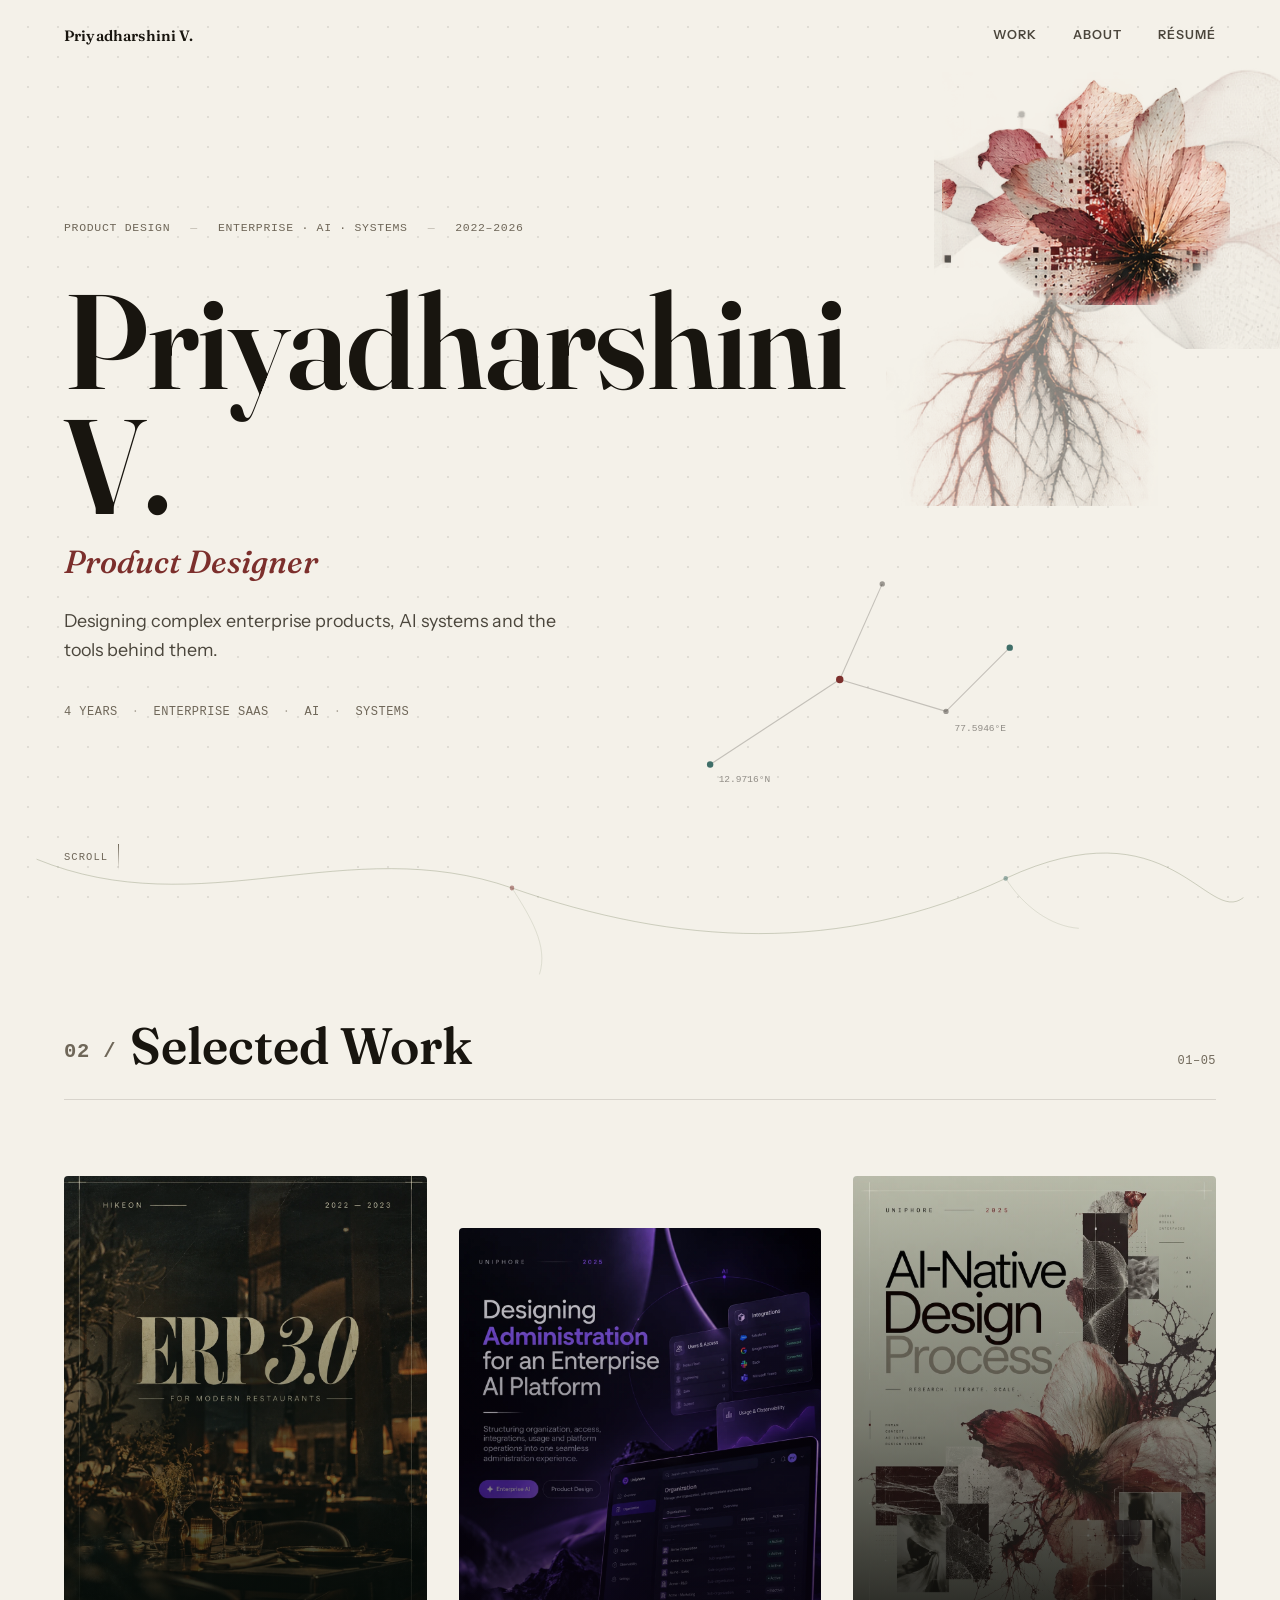
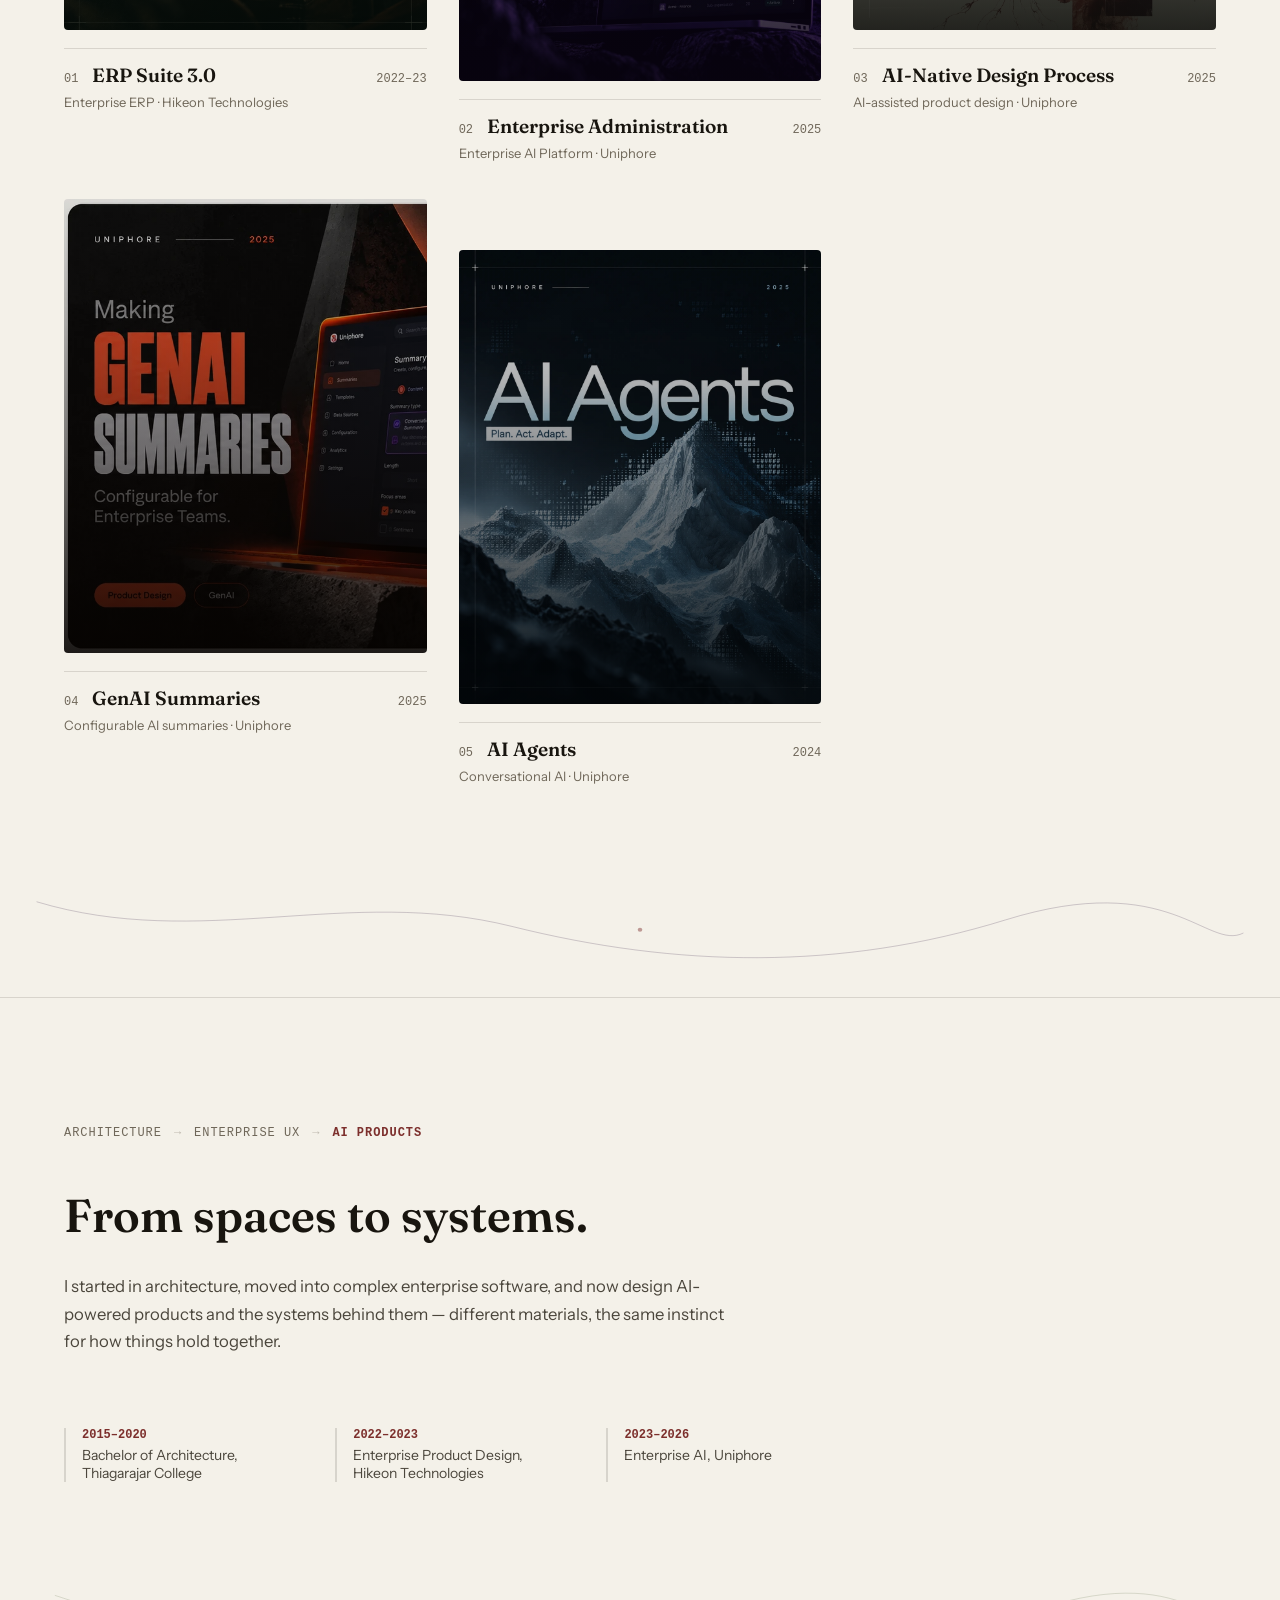
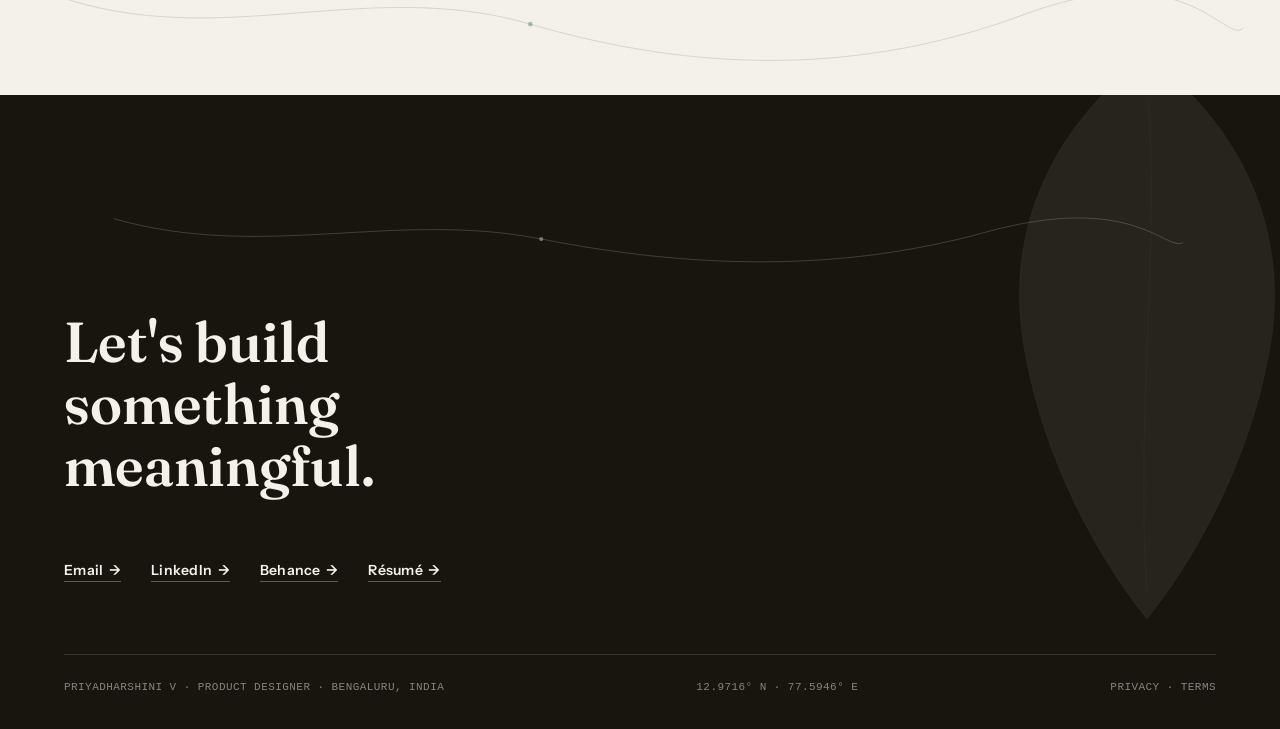
==== commit f6b47aa3: "Layer real flower/root artwork into the hero, add disintegration + cursor parallax, 3-col work grid," ====
--- a/index.html
+++ b/index.html
@@ -39,22 +39,17 @@
 </nav>
 
 <header class="eh-hero">
-  <div class="eh-hero-grid-bg" aria-hidden="true"></div>
-
-  <div class="eh-hero-specimen" aria-hidden="true">
-    <svg viewBox="0 0 420 620" fill="none" xmlns="http://www.w3.org/2000/svg">
-      <path d="M210 24C300 92 356 196 332 322C312 432 258 528 210 588C162 528 108 432 88 322C64 196 120 92 210 24Z" fill="var(--eh-rose)" fill-opacity="0.28" stroke="var(--eh-ink)" stroke-opacity="0.18" stroke-width="1"/>
-      <path d="M210 60C224 190 198 400 210 560" stroke="var(--eh-burgundy)" stroke-opacity="0.3" stroke-width="1"/>
-      <path d="M210 150C240 168 268 190 284 210" stroke="var(--eh-ink)" stroke-opacity="0.14" stroke-width="0.75"/>
-      <path d="M210 150C180 168 152 190 136 210" stroke="var(--eh-ink)" stroke-opacity="0.14" stroke-width="0.75"/>
-      <path d="M210 260C246 280 278 306 298 330" stroke="var(--eh-ink)" stroke-opacity="0.14" stroke-width="0.75"/>
-      <path d="M210 260C174 280 142 306 122 330" stroke="var(--eh-ink)" stroke-opacity="0.14" stroke-width="0.75"/>
-      <path d="M210 380C238 398 262 420 278 442" stroke="var(--eh-ink)" stroke-opacity="0.12" stroke-width="0.75"/>
-      <path d="M210 380C182 398 158 420 142 442" stroke="var(--eh-ink)" stroke-opacity="0.12" stroke-width="0.75"/>
-    </svg>
-  </div>
-
-  <div class="eh-hero-technical" aria-hidden="true">
+  <div class="eh-hero-grid-bg" aria-hidden="true" data-parallax-scroll="0.08"></div>
+
+  <div class="eh-flower-scene" aria-hidden="true" data-parallax-scroll="0.14" data-parallax-x="8" data-parallax-y="6">
+    <img class="eh-fl-root" src="assets/parallax/03_root_system.png" alt="">
+    <img class="eh-fl-mesh" src="assets/parallax/05_mesh_wave.png" alt="">
+    <img class="eh-fl-fragment" src="assets/parallax/04_flower_fragment.png" alt="">
+    <img class="eh-fl-petals" src="assets/parallax/02_flower_petals.png" alt="">
+    <img class="eh-fl-main" src="assets/parallax/01_flower_main.png" alt="A pressed-flower specimen illustration, the hero's recurring visual motif">
+  </div>
+
+  <div class="eh-hero-technical" aria-hidden="true" data-parallax-scroll="0.24" data-parallax-x="16" data-parallax-y="12">
     <svg viewBox="0 0 320 260" fill="none" xmlns="http://www.w3.org/2000/svg">
       <line x1="18" y1="200" x2="140" y2="120" stroke="var(--eh-ink)" stroke-opacity="0.22" stroke-width="1"/>
       <line x1="140" y1="120" x2="240" y2="150" stroke="var(--eh-ink)" stroke-opacity="0.22" stroke-width="1"/>
@@ -105,15 +100,15 @@
 <main>
   <section class="eh-work" id="work">
     <div class="eh-work-heading-row">
-      <h2 class="eh-work-heading">Selected Work</h2>
+      <h2 class="eh-work-heading"><span class="eh-work-heading-num">02 /</span> Selected Work</h2>
       <span class="eh-work-count">01&ndash;05</span>
     </div>
 
     <div class="eh-work-grid">
-      <div class="eh-work-item eh-work-item--a">
+      <div class="eh-work-item">
         <a class="eh-thumb tile-cover--photo-erp" href="case-study-erp.html" aria-label="View ERP Suite 3.0 case study">
           <span class="eh-thumb-corner" aria-hidden="true"></span>
-          <span class="eh-thumb-view" aria-hidden="true">View case &#8599;</span>
+          <span class="eh-thumb-view" aria-hidden="true">View project</span>
         </a>
         <div class="eh-work-meta">
           <div>
@@ -124,10 +119,10 @@
         </div>
       </div>
 
-      <div class="eh-work-item eh-work-item--b">
+      <div class="eh-work-item">
         <a class="eh-thumb tile-cover--photo-admin" href="case-study-admin.html" aria-label="View Enterprise Administration case study">
           <span class="eh-thumb-corner" aria-hidden="true"></span>
-          <span class="eh-thumb-view" aria-hidden="true">View case &#8599;</span>
+          <span class="eh-thumb-view" aria-hidden="true">View project</span>
         </a>
         <div class="eh-work-meta">
           <div>
@@ -138,10 +133,10 @@
         </div>
       </div>
 
-      <div class="eh-work-item eh-work-item--c">
+      <div class="eh-work-item">
         <a class="eh-thumb tile-cover--photo-process" href="case-study-ai-native-process.html" aria-label="View AI-Native Design Process case study">
           <span class="eh-thumb-corner" aria-hidden="true"></span>
-          <span class="eh-thumb-view" aria-hidden="true">View case &#8599;</span>
+          <span class="eh-thumb-view" aria-hidden="true">View project</span>
         </a>
         <div class="eh-work-meta">
           <div>
@@ -152,10 +147,10 @@
         </div>
       </div>
 
-      <div class="eh-work-item eh-work-item--d">
+      <div class="eh-work-item">
         <a class="eh-thumb tile-cover--photo-summary" href="case-study-summary-builder.html" aria-label="View GenAI Summaries case study">
           <span class="eh-thumb-corner" aria-hidden="true"></span>
-          <span class="eh-thumb-view" aria-hidden="true">View case &#8599;</span>
+          <span class="eh-thumb-view" aria-hidden="true">View project</span>
         </a>
         <div class="eh-work-meta">
           <div>
@@ -166,10 +161,10 @@
         </div>
       </div>
 
-      <div class="eh-work-item eh-work-item--e">
+      <div class="eh-work-item">
         <a class="eh-thumb tile-cover--photo-agents" href="case-study-ai-agents.html" aria-label="View AI Agents case study">
           <span class="eh-thumb-corner" aria-hidden="true"></span>
-          <span class="eh-thumb-view" aria-hidden="true">View case &#8599;</span>
+          <span class="eh-thumb-view" aria-hidden="true">View project</span>
         </a>
         <div class="eh-work-meta">
           <div>
@@ -181,6 +176,13 @@
       </div>
     </div>
   </section>
+
+  <div class="eh-bridge eh-bridge--to-about" aria-hidden="true">
+    <svg viewBox="0 0 1400 140" preserveAspectRatio="none" fill="none" xmlns="http://www.w3.org/2000/svg">
+      <path d="M40 24C220 84 380 4 560 54S920 108 1100 46 1320 84 1360 62" stroke="var(--eh-aubergine)" stroke-opacity="0.28" stroke-width="1"/>
+      <circle cx="700" cy="58" r="2.5" fill="var(--eh-burgundy)" fill-opacity="0.45"/>
+    </svg>
+  </div>
 
   <section class="eh-about">
     <div class="eh-about-inner">
@@ -189,7 +191,7 @@
         <span>Enterprise UX</span><span class="sep">&rarr;</span>
         <span class="is-current">AI Products</span>
       </div>
-      <h2 class="eh-about-statement">Structure has always been the interesting part.</h2>
+      <h2 class="eh-about-statement">From spaces to systems.</h2>
       <p class="eh-about-copy">I started in architecture, moved into complex enterprise software, and now design AI-powered products and the systems behind them — different materials, the same instinct for how things hold together.</p>
 
       <div class="eh-about-timeline">
@@ -210,7 +212,21 @@
   </section>
 </main>
 
+<div class="eh-bridge eh-bridge--to-contact" aria-hidden="true">
+  <svg viewBox="0 0 1400 120" preserveAspectRatio="none" fill="none" xmlns="http://www.w3.org/2000/svg">
+    <path d="M60 16C240 76 400 -4 580 46S940 100 1120 36 1340 68 1360 50" stroke="var(--eh-sage)" stroke-opacity="0.26" stroke-width="1"/>
+    <circle cx="580" cy="46" r="2.5" fill="var(--eh-teal)" fill-opacity="0.4"/>
+  </svg>
+</div>
+
 <footer class="eh-footer">
+  <div class="eh-footer-bridge-in" aria-hidden="true">
+    <svg viewBox="0 0 1400 90" preserveAspectRatio="none" fill="none" xmlns="http://www.w3.org/2000/svg">
+      <path d="M60 10C240 60 400 0 580 34S940 74 1120 26 1340 50 1360 38" stroke="var(--eh-bone)" stroke-opacity="0.22" stroke-width="1"/>
+      <circle cx="580" cy="34" r="2.5" fill="var(--eh-bone)" fill-opacity="0.4"/>
+    </svg>
+  </div>
+
   <div class="eh-footer-specimen" aria-hidden="true">
     <svg viewBox="0 0 420 620" fill="none" xmlns="http://www.w3.org/2000/svg">
       <path d="M210 24C300 92 356 196 332 322C312 432 258 528 210 588C162 528 108 432 88 322C64 196 120 92 210 24Z" fill="var(--eh-bone)" fill-opacity="0.5" stroke="var(--eh-bone)" stroke-opacity="0.3" stroke-width="1"/>
@@ -219,13 +235,13 @@
   </div>
 
   <div class="eh-footer-inner">
-    <p class="eh-footer-statement">Let's build something that makes complexity feel simple.</p>
+    <p class="eh-footer-statement">Let's build<br>something meaningful.</p>
 
     <div class="eh-footer-links">
-      <a class="js-email" href="#" data-user="cnZwcml5YWRoYXJzaGluaWk=" data-domain="Z21haWwuY29t">Email</a>
-      <a href="https://www.linkedin.com/in/rvpriyadharshini/" target="_blank" rel="noopener">LinkedIn</a>
-      <a href="https://www.behance.net/priyadharshiniv/projects" target="_blank" rel="noopener">Behance</a>
-      <a href="assets/Priyadharshini_UX_Designer.pdf" download>Résumé</a>
+      <a class="js-email eh-arrow-link" href="#" data-user="cnZwcml5YWRoYXJzaGluaWk=" data-domain="Z21haWwuY29t">Email <span aria-hidden="true">&rarr;</span></a>
+      <a class="eh-arrow-link" href="https://www.linkedin.com/in/rvpriyadharshini/" target="_blank" rel="noopener">LinkedIn <span aria-hidden="true">&rarr;</span></a>
+      <a class="eh-arrow-link" href="https://www.behance.net/priyadharshiniv/projects" target="_blank" rel="noopener">Behance <span aria-hidden="true">&rarr;</span></a>
+      <a class="eh-arrow-link" href="assets/Priyadharshini_UX_Designer.pdf" download>R&eacute;sum&eacute; <span aria-hidden="true">&rarr;</span></a>
     </div>
 
     <div class="eh-footer-bottom">
@@ -248,29 +264,58 @@
     onScroll();
   })();
 
-  // Restrained scroll parallax across three hero depth layers. Skipped
-  // entirely under prefers-reduced-motion — the layers already read as
-  // an intentional, composed scene at rest, so no animation is needed.
+  // Hero depth layers: scroll parallax (all pointer types) plus cursor
+  // parallax (fine pointers only — mouse/trackpad, never touch). Layers
+  // declare their own factors via data attributes so adding/removing a
+  // layer never means editing this script. Skipped entirely under
+  // prefers-reduced-motion — the scene already reads as an intentional,
+  // composed illustration at rest.
   (function () {
     var reduce = window.matchMedia('(prefers-reduced-motion: reduce)').matches;
     if (reduce) return;
-    var layers = [
-      { el: document.querySelector('.eh-hero-grid-bg'), factor: 0.08 },
-      { el: document.querySelector('.eh-hero-specimen'), factor: 0.16 },
-      { el: document.querySelector('.eh-hero-technical'), factor: 0.26 }
-    ].filter(function (l) { return l.el; });
-    if (!layers.length) return;
+    var nodes = document.querySelectorAll('.eh-hero [data-parallax-scroll]');
+    if (!nodes.length) return;
+    var layers = Array.prototype.map.call(nodes, function (el) {
+      return {
+        el: el,
+        scrollFactor: parseFloat(el.getAttribute('data-parallax-scroll')) || 0,
+        rangeX: parseFloat(el.getAttribute('data-parallax-x')) || 0,
+        rangeY: parseFloat(el.getAttribute('data-parallax-y')) || 0
+      };
+    });
+    var fine = window.matchMedia('(pointer: fine)').matches;
+    var scrollY = window.scrollY;
+    var cursorX = 0, cursorY = 0;
     var ticking = false;
-    function update() {
-      var y = window.scrollY;
+    function render() {
       layers.forEach(function (l) {
-        l.el.style.transform = 'translate3d(0,' + (y * l.factor).toFixed(1) + 'px,0)';
+        var x = cursorX * l.rangeX;
+        var y = scrollY * l.scrollFactor + cursorY * l.rangeY;
+        l.el.style.transform = 'translate3d(' + x.toFixed(1) + 'px,' + y.toFixed(1) + 'px,0)';
       });
       ticking = false;
     }
+    function queue() {
+      if (!ticking) { ticking = true; requestAnimationFrame(render); }
+    }
     window.addEventListener('scroll', function () {
-      if (!ticking) { ticking = true; requestAnimationFrame(update); }
+      scrollY = window.scrollY;
+      queue();
     }, { passive: true });
+    if (fine) {
+      var hero = document.querySelector('.eh-hero');
+      hero.addEventListener('mousemove', function (e) {
+        var rect = hero.getBoundingClientRect();
+        cursorX = ((e.clientX - rect.left) / rect.width - 0.5) * 2;
+        cursorY = ((e.clientY - rect.top) / rect.height - 0.5) * 2;
+        queue();
+      }, { passive: true });
+      hero.addEventListener('mouseleave', function () {
+        cursorX = 0; cursorY = 0;
+        queue();
+      }, { passive: true });
+    }
+    render();
   })();
 </script>
 </body>
--- a/home.css
+++ b/home.css
@@ -1632,6 +1632,15 @@
   font-weight: 600;
   margin: 0;
 }
+.eh-work-heading-num {
+  font-family: var(--eh-mono);
+  font-size: 0.4em;
+  font-weight: 600;
+  letter-spacing: 0.04em;
+  color: var(--eh-ink-mute);
+  vertical-align: middle;
+  margin-right: 4px;
+}
 .eh-work-count {
   font-family: var(--eh-mono);
   font-size: 12px;
@@ -1642,11 +1651,15 @@
 
 .eh-work-grid {
   display: grid;
-  grid-template-columns: repeat(12, 1fr);
-  gap: clamp(24px, 3vw, 40px) clamp(20px, 3vw, 32px);
-}
-
-.eh-work-item { grid-column: 1 / -1; }
+  grid-template-columns: repeat(3, 1fr);
+  gap: clamp(28px, 3vw, 44px) clamp(20px, 3vw, 32px);
+}
+
+.eh-work-item:nth-child(3n+2) { margin-top: clamp(32px, 4vw, 56px); }
+
+/* Superseded asymmetric 2-col spans from the first V3 pass — no longer
+   referenced by index.html's markup (items are plain .eh-work-item now),
+   left in place rather than deleted per this file's usual convention. */
 .eh-work-item--a { grid-column: 1 / 8; }
 .eh-work-item--b { grid-column: 8 / 13; margin-top: clamp(64px, 8vw, 128px); }
 .eh-work-item--c { grid-column: 1 / 6; }
@@ -1661,7 +1674,7 @@
   overflow: hidden;
   transition: transform 0.45s cubic-bezier(.16,.8,.2,1);
 }
-.eh-thumb:hover, .eh-thumb:focus-visible { transform: scale(1.015); }
+.eh-thumb:hover, .eh-thumb:focus-visible { transform: scale(1.03); }
 
 .eh-thumb-corner {
   position: absolute;
@@ -1844,3 +1857,129 @@
 @media (max-width: 560px) {
   .eh-footer-specimen { display: none; }
 }
+
+/* ============================================================
+   HOMEPAGE V3.1 — real illustrated-asset layers, flower
+   disintegration, cursor parallax, 3-col work grid + copy pass
+   (2026-09-28, follow-up)
+
+   Only 5 of the 15 delivered PNGs (assets/parallax/) are used below —
+   flower_main, flower_petals, root_system, flower_fragment, mesh_wave.
+   The other 10 (particle_cloud, circle_diagram, botanical_overlay,
+   texture_blocks, data_lines, smoke_ink, halftone_grid, leaf_structure,
+   nodes_stars, grid_overlay) each have a mislabeled filename caption
+   baked directly into the image pixels (file N shows file N-5's name —
+   an export-pipeline bug, confirmed by inspecting the raw PNGs) and are
+   NOT referenced anywhere in index.html/home.css. The hero's technical-
+   diagram group reverts to its original inline SVG rather than using
+   the contaminated circle_diagram/data_lines/nodes_stars files; About's
+   botanical accents and the footer texture accent were dropped rather
+   than shipped with visible garbled text. Swap the 10 back in (and
+   restore the corner accents / About leaves / footer texture rules from
+   git history) once clean re-exports arrive.
+
+   Source images are ~307x280px — deliberately displayed at modest,
+   non-stretched sizes (rather than blown up) so nothing reads as
+   soft/blurry on retina screens.
+   ============================================================ */
+
+/* ---------------- Hero flower scene ---------------- */
+
+.eh-flower-scene {
+  position: absolute;
+  top: 8%;
+  right: -3%;
+  width: min(34vw, 400px);
+  height: min(30vw, 360px);
+  pointer-events: none;
+  will-change: transform;
+}
+.eh-flower-scene img {
+  position: absolute;
+  display: block;
+  max-width: none;
+}
+.eh-fl-root { width: 68%; left: -8%; top: 52%; opacity: 0.5; z-index: 1; }
+.eh-fl-mesh { width: 92%; left: 4%; top: -16%; opacity: 0.3; z-index: 1; }
+.eh-fl-fragment {
+  width: 36%; left: 54%; top: 4%;
+  opacity: 0;
+  transform: translate(0, 0);
+  z-index: 3;
+  animation: eh-fl-fragment-detach 8s ease-in-out infinite;
+}
+.eh-fl-petals {
+  width: 54%; left: 6%; top: 0;
+  opacity: 1;
+  transform: translate(0, 0) rotate(0deg);
+  z-index: 3;
+  animation: eh-fl-petals-drift 8s ease-in-out infinite;
+}
+.eh-fl-main {
+  width: 62%; left: 16%; top: 2%;
+  z-index: 4;
+  mask-image: radial-gradient(circle at 50% 45%, #000 68%, transparent 78%);
+  -webkit-mask-image: radial-gradient(circle at 50% 45%, #000 68%, transparent 78%);
+  animation: eh-fl-edge-erode 8s ease-in-out infinite;
+}
+
+/* Elegant, partial-only disintegration/reconstruction — confined to
+   this one specimen. Only the flower's outer rim erodes (the mask's
+   inner stop barely moves); the core never disappears. No colour
+   separation, no full fade-out — just a slow breathing of edge, loose
+   petals and one detached fragment, ~8s, mostly at rest. */
+@keyframes eh-fl-edge-erode {
+  0%, 55%, 100% {
+    mask-image: radial-gradient(circle at 50% 45%, #000 68%, transparent 78%);
+    -webkit-mask-image: radial-gradient(circle at 50% 45%, #000 68%, transparent 78%);
+  }
+  72%, 85% {
+    mask-image: radial-gradient(circle at 50% 45%, #000 54%, transparent 70%);
+    -webkit-mask-image: radial-gradient(circle at 50% 45%, #000 54%, transparent 70%);
+  }
+}
+@keyframes eh-fl-petals-drift {
+  0%, 55%, 100% { opacity: 1; transform: translate(0, 0) rotate(0deg); }
+  72%, 85% { opacity: 0.4; transform: translate(9px, -7px) rotate(-3.5deg); }
+}
+@keyframes eh-fl-fragment-detach {
+  0%, 55%, 100% { opacity: 0; transform: translate(0, 0); }
+  72%, 85% { opacity: 0.8; transform: translate(13px, 9px); }
+}
+
+@media (prefers-reduced-motion: reduce) {
+  .eh-flower-scene, .eh-hero-technical { transform: none !important; }
+  .eh-fl-main, .eh-fl-petals, .eh-fl-fragment { animation: none !important; }
+  .eh-fl-fragment { opacity: 0 !important; }
+  .eh-fl-petals { opacity: 1 !important; transform: none !important; }
+  .eh-fl-main {
+    mask-image: radial-gradient(circle at 50% 45%, #000 68%, transparent 78%) !important;
+    -webkit-mask-image: radial-gradient(circle at 50% 45%, #000 68%, transparent 78%) !important;
+  }
+}
+
+@media (max-width: 900px) {
+  .eh-flower-scene { width: 46vw; height: 42vw; top: 4%; right: -10%; opacity: 0.85; }
+}
+@media (max-width: 560px) {
+  .eh-flower-scene { width: 62vw; height: 56vw; opacity: 0.7; }
+}
+
+/* ---------------- Extended bridge motif (work→about, about→contact) ---------------- */
+
+.eh-bridge--to-about, .eh-bridge--to-contact {
+  height: clamp(70px, 9vw, 120px);
+  margin-top: clamp(-30px, -3vw, -10px);
+}
+.eh-footer-bridge-in {
+  position: relative;
+  height: clamp(50px, 6vw, 80px);
+  margin-bottom: clamp(10px, 2vw, 24px);
+  pointer-events: none;
+}
+.eh-footer-bridge-in svg { width: 100%; height: 100%; display: block; }
+
+/* ---------------- Footer arrow links ---------------- */
+
+.eh-arrow-link span { display: inline-block; transition: transform 0.2s ease; margin-left: 2px; }
+.eh-arrow-link:hover span, .eh-arrow-link:focus-visible span { transform: translateX(4px); }
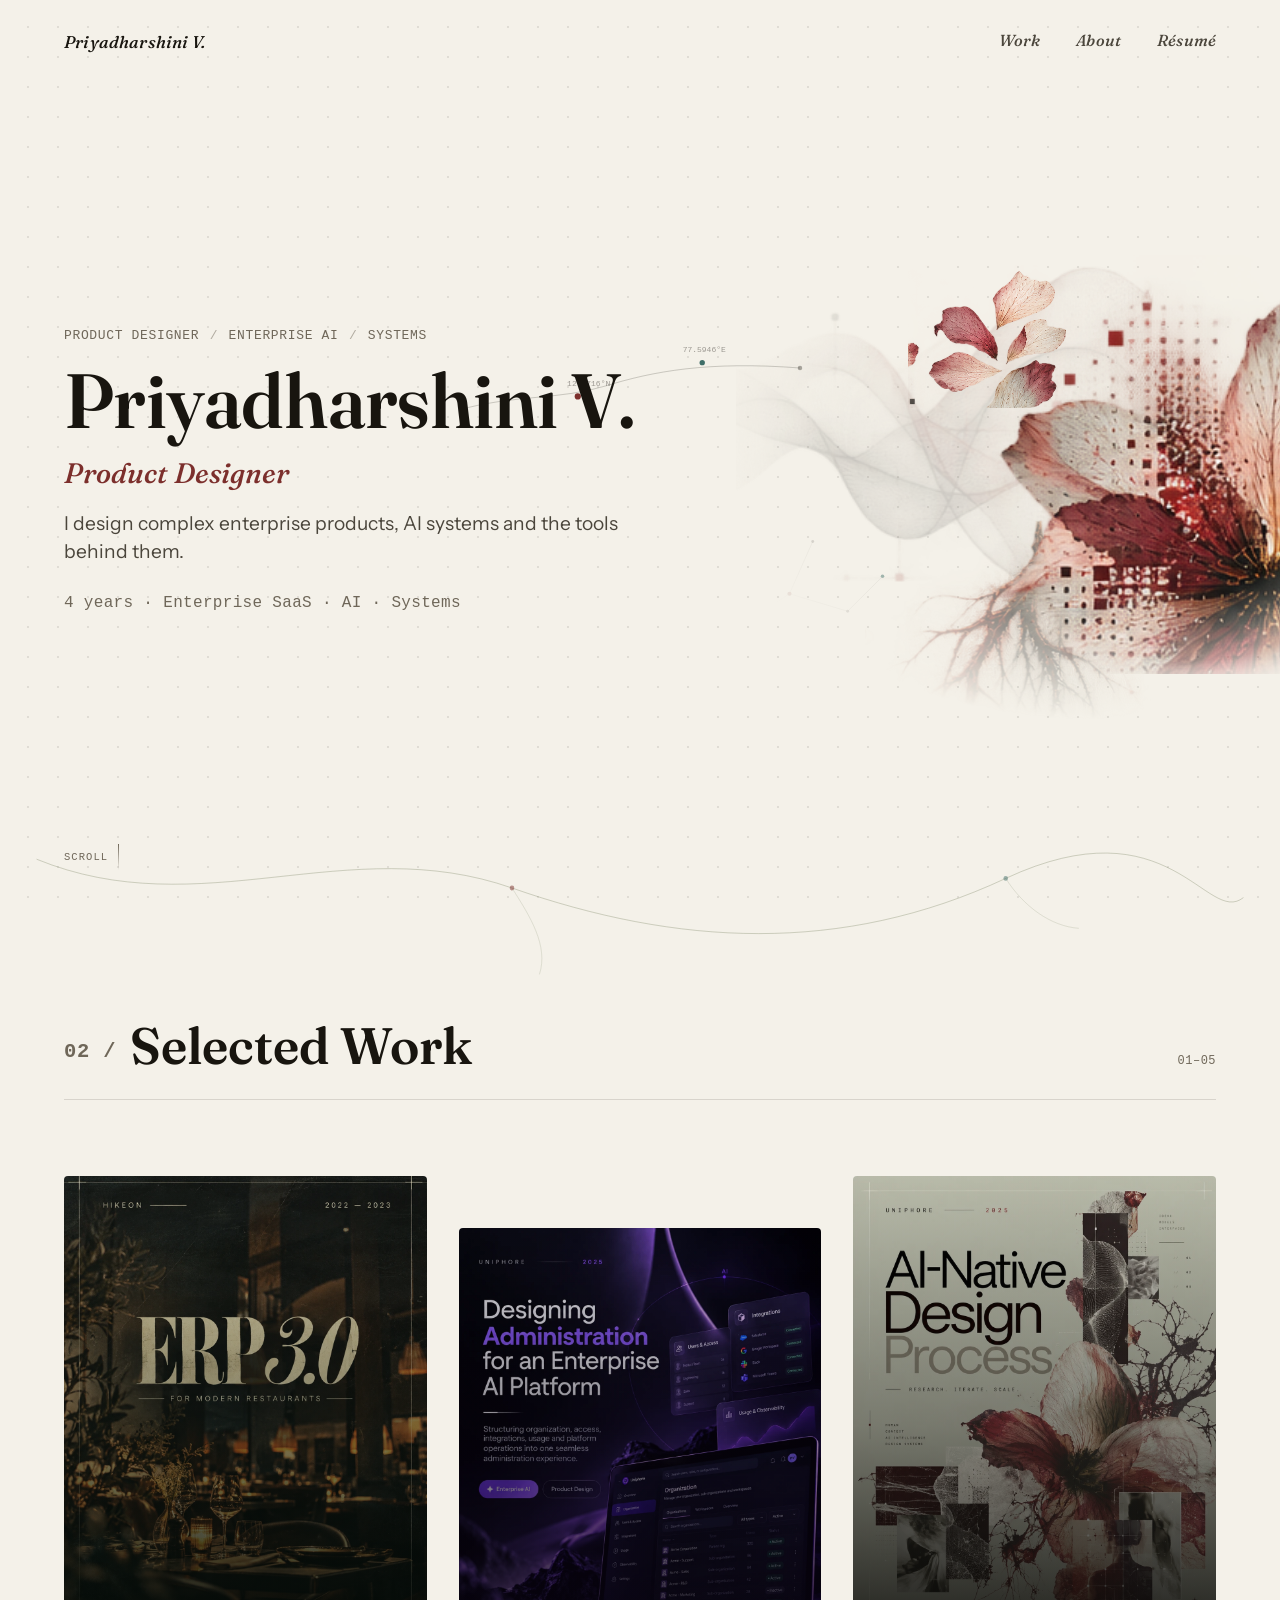
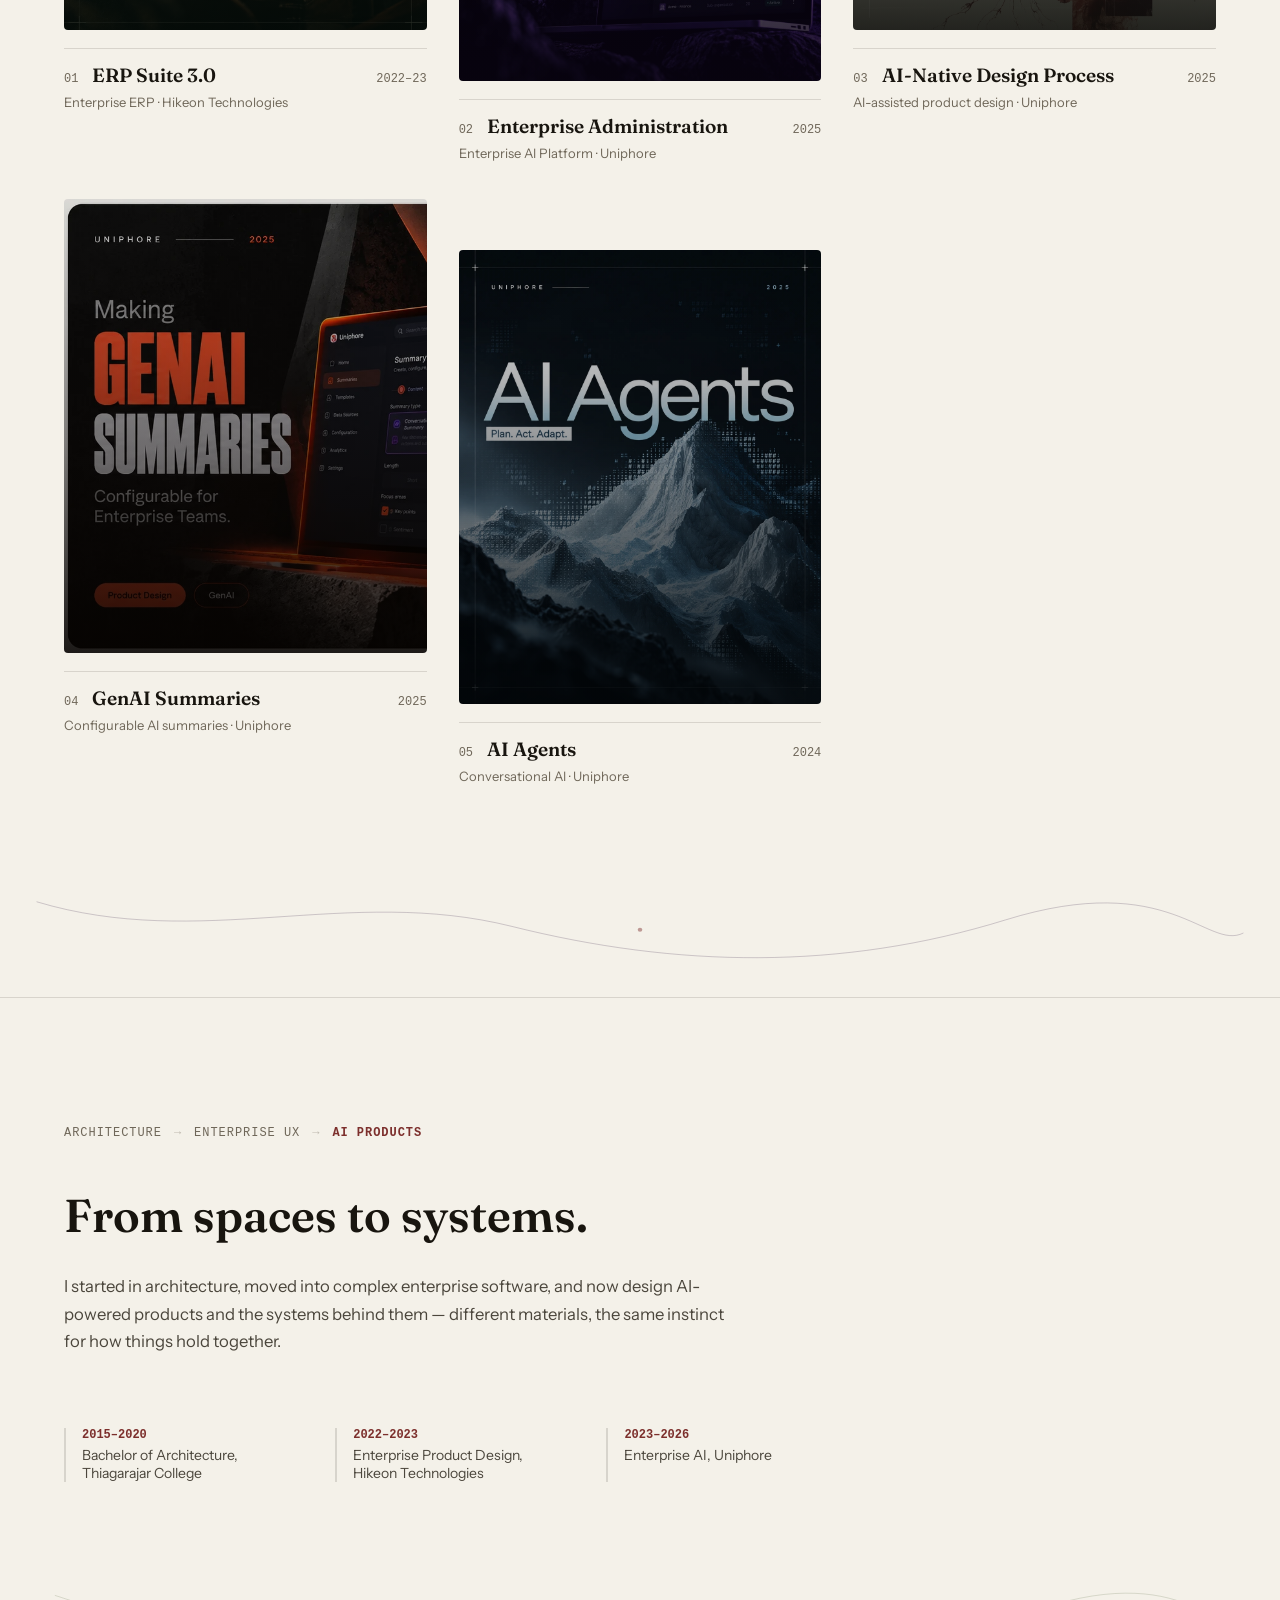
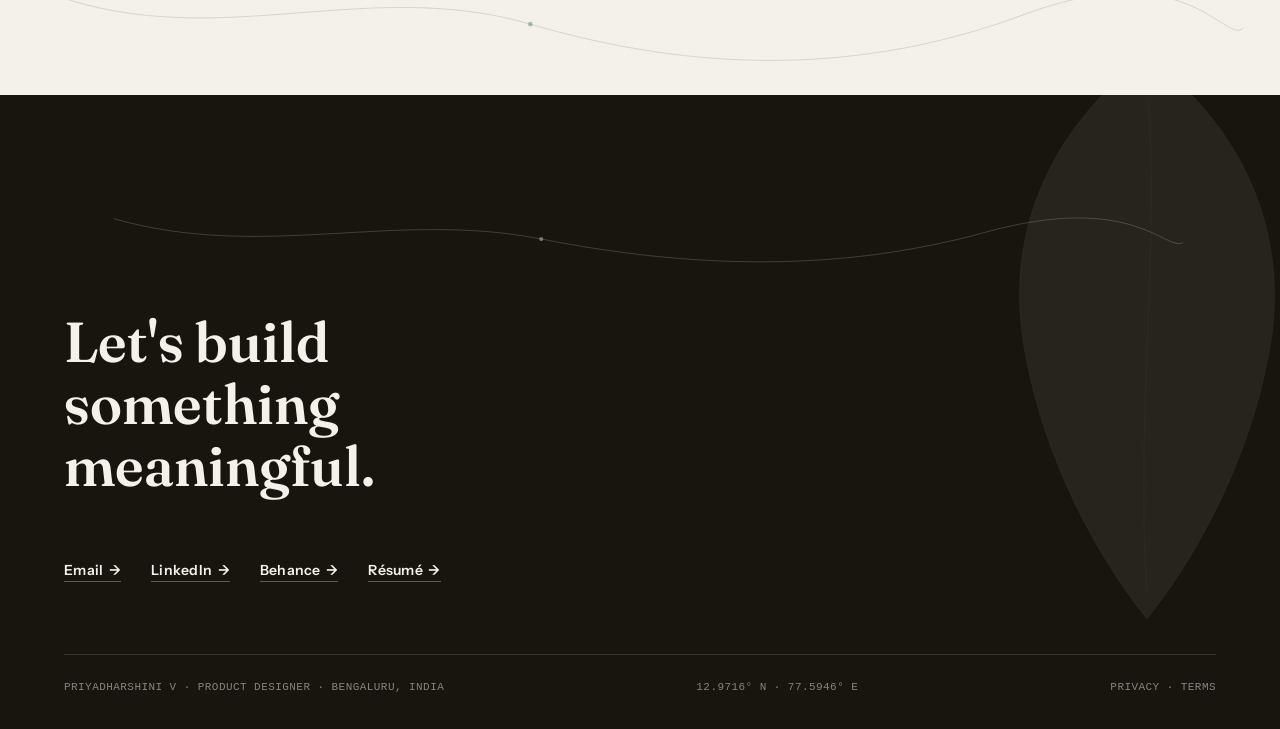
==== commit efd6f48b: "Rebalance the homepage hero and unify nav typography in italic serif Hero rework, per explicit visua" ====
--- a/index.html
+++ b/index.html
@@ -39,48 +39,50 @@
 </nav>
 
 <header class="eh-hero">
-  <div class="eh-hero-grid-bg" aria-hidden="true" data-parallax-scroll="0.08"></div>
-
-  <div class="eh-flower-scene" aria-hidden="true" data-parallax-scroll="0.14" data-parallax-x="8" data-parallax-y="6">
-    <img class="eh-fl-root" src="assets/parallax/03_root_system.png" alt="">
-    <img class="eh-fl-mesh" src="assets/parallax/05_mesh_wave.png" alt="">
-    <img class="eh-fl-fragment" src="assets/parallax/04_flower_fragment.png" alt="">
-    <img class="eh-fl-petals" src="assets/parallax/02_flower_petals.png" alt="">
-    <img class="eh-fl-main" src="assets/parallax/01_flower_main.png" alt="A pressed-flower specimen illustration, the hero's recurring visual motif">
-  </div>
-
-  <div class="eh-hero-technical" aria-hidden="true" data-parallax-scroll="0.24" data-parallax-x="16" data-parallax-y="12">
-    <svg viewBox="0 0 320 260" fill="none" xmlns="http://www.w3.org/2000/svg">
-      <line x1="18" y1="200" x2="140" y2="120" stroke="var(--eh-ink)" stroke-opacity="0.22" stroke-width="1"/>
-      <line x1="140" y1="120" x2="240" y2="150" stroke="var(--eh-ink)" stroke-opacity="0.22" stroke-width="1"/>
-      <line x1="140" y1="120" x2="180" y2="30" stroke="var(--eh-ink)" stroke-opacity="0.22" stroke-width="1"/>
-      <line x1="240" y1="150" x2="300" y2="90" stroke="var(--eh-ink)" stroke-opacity="0.22" stroke-width="1"/>
-      <circle cx="18" cy="200" r="3" fill="var(--eh-teal)"/>
-      <circle cx="140" cy="120" r="3.5" fill="var(--eh-burgundy)"/>
-      <circle cx="180" cy="30" r="2.5" fill="var(--eh-ink)" fill-opacity="0.4"/>
-      <circle cx="240" cy="150" r="2.5" fill="var(--eh-ink)" fill-opacity="0.4"/>
-      <circle cx="300" cy="90" r="3" fill="var(--eh-teal)"/>
-      <text x="26" y="216" font-family="'Courier New',monospace" font-size="9" fill="var(--eh-ink)" fill-opacity="0.45">12.9716&#176;N</text>
-      <text x="248" y="168" font-family="'Courier New',monospace" font-size="9" fill="var(--eh-ink)" fill-opacity="0.45">77.5946&#176;E</text>
-    </svg>
-  </div>
-
-  <div class="eh-hero-inner">
-    <div class="eh-hero-meta">
-      <span>Product design</span>
-      <span>Enterprise &middot; AI &middot; Systems</span>
-      <span>2022&ndash;2026</span>
-    </div>
-
-    <h1 class="eh-hero-name">Priyadharshini<br>V.</h1>
-    <p class="eh-hero-role">Product Designer</p>
-    <p class="eh-hero-copy">Designing complex enterprise products, AI systems and the tools behind them.</p>
-
-    <div class="eh-hero-stats">
-      <span>4 years</span>
-      <span>Enterprise SaaS</span>
-      <span>AI</span>
-      <span>Systems</span>
+  <div class="eh-hero-grid-bg" aria-hidden="true" data-parallax-scroll="0.03"></div>
+
+  <svg class="eh-hero-connector" aria-hidden="true" viewBox="0 0 1440 700" preserveAspectRatio="none" fill="none" xmlns="http://www.w3.org/2000/svg">
+    <path d="M520 460C580 444 630 450 682 434S796 406 900 414" stroke="var(--eh-ink)" stroke-opacity="0.22" stroke-width="1"/>
+    <circle cx="520" cy="460" r="3" fill="var(--eh-ink)" fill-opacity="0.35"/>
+    <circle cx="650" cy="446" r="3.5" fill="var(--eh-burgundy)"/>
+    <circle cx="790" cy="408" r="3" fill="var(--eh-teal)"/>
+    <circle cx="900" cy="414" r="2.5" fill="var(--eh-ink)" fill-opacity="0.35"/>
+    <text x="638" y="434" font-family="'Courier New',monospace" font-size="9" fill="var(--eh-ink)" fill-opacity="0.4">12.9716&#176;N</text>
+    <text x="768" y="396" font-family="'Courier New',monospace" font-size="9" fill="var(--eh-ink)" fill-opacity="0.4">77.5946&#176;E</text>
+  </svg>
+
+  <div class="eh-hero-grid">
+    <div class="eh-hero-text">
+      <div class="eh-hero-eyebrow">Product Designer <span aria-hidden="true">/</span> Enterprise AI <span aria-hidden="true">/</span> Systems</div>
+
+      <h1 class="eh-hero-name">Priyadharshini V.</h1>
+      <p class="eh-hero-role">Product Designer</p>
+      <p class="eh-hero-copy">I design complex enterprise products, AI systems and the tools behind them.</p>
+      <div class="eh-hero-meta-row">4 years &middot; Enterprise SaaS &middot; AI &middot; Systems</div>
+    </div>
+
+    <div class="eh-hero-right" aria-hidden="true">
+      <div class="eh-hero-art">
+        <div class="eh-art-technical" data-parallax-scroll="0.03" data-parallax-x="4" data-parallax-y="3">
+          <svg viewBox="0 0 320 260" fill="none" xmlns="http://www.w3.org/2000/svg">
+            <line x1="18" y1="200" x2="140" y2="120" stroke="var(--eh-ink)" stroke-opacity="0.2" stroke-width="1"/>
+            <line x1="140" y1="120" x2="240" y2="150" stroke="var(--eh-ink)" stroke-opacity="0.2" stroke-width="1"/>
+            <line x1="140" y1="120" x2="180" y2="30" stroke="var(--eh-ink)" stroke-opacity="0.2" stroke-width="1"/>
+            <line x1="240" y1="150" x2="300" y2="90" stroke="var(--eh-ink)" stroke-opacity="0.2" stroke-width="1"/>
+            <circle cx="18" cy="200" r="3" fill="var(--eh-teal)"/>
+            <circle cx="140" cy="120" r="3.5" fill="var(--eh-burgundy)"/>
+            <circle cx="180" cy="30" r="2.5" fill="var(--eh-ink)" fill-opacity="0.4"/>
+            <circle cx="240" cy="150" r="2.5" fill="var(--eh-ink)" fill-opacity="0.4"/>
+            <circle cx="300" cy="90" r="3" fill="var(--eh-teal)"/>
+          </svg>
+        </div>
+        <img class="eh-art-mesh" src="assets/parallax/05_mesh_wave.png" alt="" data-parallax-scroll="0.05" data-parallax-x="4" data-parallax-y="3">
+        <img class="eh-art-root" src="assets/parallax/03_root_system.png" alt="" data-parallax-scroll="0.06" data-parallax-x="4" data-parallax-y="3">
+        <img class="eh-art-fragment" src="assets/parallax/04_flower_fragment.png" alt="" data-parallax-scroll="0.15" data-parallax-x="12" data-parallax-y="9">
+        <img class="eh-art-petals" src="assets/parallax/02_flower_petals.png" alt="" data-parallax-scroll="0.15" data-parallax-x="12" data-parallax-y="9">
+        <div class="eh-art-halftone" aria-hidden="true" data-parallax-scroll="0.09" data-parallax-x="7" data-parallax-y="5"></div>
+        <img class="eh-art-main" src="assets/parallax/01_flower_main.png" alt="A pressed botanical specimen illustration, the hero's recurring visual motif" data-parallax-scroll="0.09" data-parallax-x="7" data-parallax-y="5">
+      </div>
     </div>
   </div>
 
--- a/home.css
+++ b/home.css
@@ -73,9 +73,11 @@
 }
 
 .brand-name {
-  font-size: 14px;
-  font-weight: 700;
-  letter-spacing: 0.14em;
+  font-family: var(--serif);
+  font-style: italic;
+  font-size: 15px;
+  font-weight: 400;
+  letter-spacing: 0.03em;
 }
 
 .home-nav {
@@ -84,9 +86,11 @@
 }
 
 .home-nav a {
-  font-size: 13px;
-  font-weight: 600;
-  letter-spacing: 0.08em;
+  font-family: var(--serif);
+  font-style: italic;
+  font-size: 15px;
+  font-weight: 400;
+  letter-spacing: 0.01em;
   color: var(--ink-mute);
   transition: color 0.2s ease;
 }
@@ -1414,7 +1418,8 @@
     transition-duration: 0.001ms !important;
     animation-duration: 0.001ms !important;
   }
-  .eh-hero-grid-bg, .eh-hero-specimen, .eh-hero-technical { transform: none !important; }
+  .eh-hero-grid-bg, .eh-hero-right, .eh-art-technical, .eh-art-mesh, .eh-art-root,
+  .eh-art-main, .eh-art-petals, .eh-art-fragment, .eh-art-halftone { transform: none !important; }
 }
 
 /* ---------------- Nav ---------------- */
@@ -1426,7 +1431,7 @@
   display: flex;
   align-items: center;
   justify-content: space-between;
-  padding: 26px var(--eh-pad);
+  padding: 30px var(--eh-pad);
   border-bottom: 1px solid transparent;
   transition: background 0.3s ease, border-color 0.3s ease, padding 0.3s ease;
 }
@@ -1435,21 +1440,24 @@
   backdrop-filter: blur(10px);
   -webkit-backdrop-filter: blur(10px);
   border-bottom-color: var(--eh-line);
-  padding-top: 16px;
-  padding-bottom: 16px;
+  padding-top: 18px;
+  padding-bottom: 18px;
 }
 .eh-nav-name {
   font-family: var(--eh-display);
-  font-size: 15px;
-  font-weight: 600;
+  font-style: italic;
+  font-size: 17px;
+  font-weight: 500;
   letter-spacing: 0.01em;
 }
 .eh-nav-links { display: flex; align-items: center; gap: 36px; }
 .eh-nav-links a {
-  font-size: 12.5px;
-  font-weight: 600;
-  letter-spacing: 0.08em;
-  text-transform: uppercase;
+  font-family: var(--eh-display);
+  font-style: italic;
+  font-size: 16px;
+  font-weight: 500;
+  letter-spacing: 0.01em;
+  text-transform: none;
   color: var(--eh-ink-soft);
   position: relative;
   padding-bottom: 3px;
@@ -1483,7 +1491,7 @@
   display: flex;
   flex-direction: column;
   justify-content: center;
-  padding: 130px var(--eh-pad) 90px;
+  padding: 116px var(--eh-pad) 76px;
   overflow: hidden;
 }
 
@@ -1495,50 +1503,55 @@
   opacity: 0.7;
   will-change: transform;
   pointer-events: none;
-}
-
-.eh-hero-specimen {
+  z-index: 0;
+}
+
+/* Single system line tying the text block to the botanical composition —
+   3-5 nodes, one burgundy, one teal, the rest neutral. Two coordinate
+   labels sit near two of the nodes as an easter-egg-scale detail, rather
+   than being scattered around the hero the way the old per-diagram
+   coordinates were. */
+.eh-hero-connector {
   position: absolute;
-  top: 6%;
-  right: -8%;
-  width: min(58vw, 780px);
-  opacity: 0.55;
-  will-change: transform;
+  inset: 0;
+  z-index: 1;
   pointer-events: none;
 }
-.eh-hero-specimen svg { width: 100%; height: auto; display: block; }
-
-.eh-hero-technical {
-  position: absolute;
-  left: 54%;
-  bottom: 8%;
-  width: min(30vw, 340px);
-  will-change: transform;
-  pointer-events: none;
-}
-.eh-hero-technical svg { width: 100%; height: auto; display: block; }
-
-.eh-hero-inner { position: relative; z-index: 2; max-width: 1280px; margin: 0 auto; width: 100%; }
-
-.eh-hero-meta {
-  display: flex;
-  flex-wrap: wrap;
-  gap: 10px 20px;
+
+.eh-hero-grid {
+  position: relative;
+  z-index: 2;
+  max-width: 1360px;
+  margin: 0 auto;
+  width: 100%;
+  display: grid;
+  grid-template-columns: minmax(0, 58%) minmax(0, 42%);
+  column-gap: clamp(28px, 4vw, 64px);
+  align-items: center;
+}
+
+/* One grid cell for the whole text block (rather than each line being
+   its own row-spanning grid item) — this keeps the text's own vertical
+   rhythm entirely up to its children's margins, so the art column's
+   height can never stretch out gaps between the name/role/intro lines. */
+.eh-hero-text { display: flex; flex-direction: column; min-width: 0; }
+
+.eh-hero-eyebrow {
   font-family: var(--eh-mono);
-  font-size: 11.5px;
-  letter-spacing: 0.06em;
+  font-size: 13px;
+  letter-spacing: 0.05em;
   text-transform: uppercase;
   color: var(--eh-ink-mute);
-  margin-bottom: clamp(28px, 4vw, 44px);
-}
-.eh-hero-meta span:not(:last-child)::after { content: '\2014'; margin-left: 20px; opacity: 0.4; }
+  margin-bottom: 18px;
+}
+.eh-hero-eyebrow span { opacity: 0.5; margin: 0 2px; }
 
 .eh-hero-name {
   font-family: var(--eh-display);
   font-weight: 600;
-  font-size: clamp(58px, 10.5vw, 156px);
-  line-height: 0.93;
-  letter-spacing: -0.01em;
+  font-size: clamp(60px, 6vw, 96px);
+  line-height: 1.05;
+  letter-spacing: -0.008em;
   margin: 0;
 }
 
@@ -1546,30 +1559,27 @@
   font-family: var(--eh-display);
   font-style: italic;
   font-weight: 500;
-  font-size: clamp(22px, 2.6vw, 32px);
+  font-size: clamp(26px, 2.2vw, 34px);
   color: var(--eh-burgundy);
-  margin: 14px 0 26px;
+  margin: 14px 0 20px;
 }
 
 .eh-hero-copy {
-  font-size: clamp(16px, 1.4vw, 19px);
-  line-height: 1.6;
-  max-width: 44ch;
+  font-size: clamp(19px, 1.5vw, 23px);
+  line-height: 1.45;
+  max-width: 580px;
   color: var(--eh-ink-soft);
-}
-
-.eh-hero-stats {
-  margin-top: clamp(28px, 4vw, 40px);
-  display: flex;
-  flex-wrap: wrap;
-  gap: 8px 0;
+  margin: 0 0 28px;
+}
+
+.eh-hero-meta-row {
   font-family: var(--eh-mono);
-  font-size: 12px;
-  letter-spacing: 0.04em;
-  text-transform: uppercase;
+  font-size: 16px;
+  letter-spacing: 0.02em;
   color: var(--eh-ink-mute);
 }
-.eh-hero-stats span:not(:last-child)::after { content: '\00B7'; margin: 0 14px; opacity: 0.5; }
+
+.eh-hero-right { position: relative; height: clamp(440px, 40vw, 600px); }
 
 .eh-scroll-cue {
   position: absolute;
@@ -1591,14 +1601,46 @@
   background: linear-gradient(180deg, var(--eh-ink-mute), transparent);
 }
 
-@media (max-width: 900px) {
-  .eh-hero { padding-top: 110px; }
-  .eh-hero-specimen { width: 70vw; top: 2%; right: -18%; opacity: 0.4; }
-  .eh-hero-technical { display: none; }
+/* Tablet: collapse to one text column; the botanical composition drops
+   behind it as a full-bleed, low-opacity wash rather than competing for
+   width. The connector line only makes sense in the two-zone layout. */
+@media (max-width: 980px) {
+  .eh-hero { padding-top: 104px; }
+  .eh-hero-connector { display: none; }
+  .eh-hero-grid { grid-template-columns: 1fr; }
+  .eh-hero-right {
+    position: absolute;
+    inset: 0;
+    height: auto;
+    z-index: 0;
+    opacity: 0.28;
+    pointer-events: none;
+  }
+  .eh-hero-text { position: relative; z-index: 1; }
   .eh-scroll-cue { display: none; }
 }
-@media (max-width: 560px) {
-  .eh-hero-specimen { width: 88vw; opacity: 0.3; }
+
+/* Mobile: text pieces become flat flex children (.eh-hero-text collapses
+   via display:contents) so `order` can drop the botanical artwork back
+   in as its own visible block between the intro and the metadata line —
+   no DOM reordering or JS needed. */
+@media (max-width: 640px) {
+  .eh-hero { padding-top: 96px; padding-bottom: 56px; }
+  .eh-hero-grid { row-gap: 14px; }
+  .eh-hero-text { display: contents; }
+  .eh-hero-eyebrow { order: 1; }
+  .eh-hero-name { order: 2; font-size: clamp(48px, 13vw, 64px); }
+  .eh-hero-role { order: 3; }
+  .eh-hero-copy { order: 4; }
+  .eh-hero-right {
+    order: 5;
+    position: relative;
+    opacity: 1;
+    height: clamp(260px, 68vw, 340px);
+    margin: 6px 0 2px;
+  }
+  .eh-hero-meta-row { order: 6; }
+  .eh-hero-art .eh-art-technical, .eh-hero-art .eh-art-mesh { display: none; }
 }
 
 /* ---------------- Bridge: root/network line into Selected Work ---------------- */
@@ -1878,91 +1920,142 @@
    restore the corner accents / About leaves / footer texture rules from
    git history) once clean re-exports arrive.
 
-   Source images are ~307x280px — deliberately displayed at modest,
-   non-stretched sizes (rather than blown up) so nothing reads as
-   soft/blurry on retina screens.
+   Source images are ~307x280px — displayed larger than that here per an
+   explicit follow-up request (500-650px visual diameter), which trades
+   some retina sharpness for the composition the brief asked for; expect
+   a slightly softer flower than a native higher-res export would give.
+
+   ---- Hero rebalance (2026-09-28, second follow-up) ----
+   The first pass read as an oversized-name "editorial poster" with the
+   flower pasted into a corner and everything else microscopic. Rebuilt
+   as a two-zone grid (.eh-hero-grid, ~55/45 text/art via named grid-
+   areas so the mobile order — eyebrow, name, role, intro, ART, meta —
+   comes from redefining grid-template-areas, no DOM reordering or JS)
+   with a capped name size, a single eyebrow line, readable intro copy,
+   one connector line tying the text block to the art, and the art
+   composition itself widened past its column (.eh-hero-art) with one
+   shared radial mask so the flower can bleed off the right edge with a
+   soft fade instead of a visible bounding box.
    ============================================================ */
 
-/* ---------------- Hero flower scene ---------------- */
-
-.eh-flower-scene {
+/* ---------------- Hero botanical × computational composition ----------------
+   Four depth groups (see JS data-parallax-* attributes on each element):
+   depth 0 = paper grid (near-stationary), depth 1 = technical diagram /
+   mesh / root (background layer), depth 2 = the main flower, depth 3 =
+   petals + fragment (breaking its silhouette). One shared radial mask on
+   the whole composition fades every layer's outer edge into the page —
+   no visible rectangle — and the box itself is wider than its grid column
+   so the flower can bleed past the right viewport edge instead of being
+   cropped to an arbitrary rectangle. */
+
+.eh-hero-art {
   position: absolute;
-  top: 8%;
-  right: -3%;
-  width: min(34vw, 400px);
-  height: min(30vw, 360px);
-  pointer-events: none;
-  will-change: transform;
-}
-.eh-flower-scene img {
+  top: 0;
+  left: -8%;
+  width: 148%;
+  height: 100%;
+  mask-image: radial-gradient(ellipse 62% 60% at 56% 46%, #000 55%, transparent 88%);
+  -webkit-mask-image: radial-gradient(ellipse 62% 60% at 56% 46%, #000 55%, transparent 88%);
+}
+.eh-hero-art > img, .eh-hero-art > div {
   position: absolute;
   display: block;
   max-width: none;
 }
-.eh-fl-root { width: 68%; left: -8%; top: 52%; opacity: 0.5; z-index: 1; }
-.eh-fl-mesh { width: 92%; left: 4%; top: -16%; opacity: 0.3; z-index: 1; }
-.eh-fl-fragment {
-  width: 36%; left: 54%; top: 4%;
+
+.eh-art-technical { width: 26%; left: 2%; bottom: 10%; opacity: 0.6; }
+.eh-art-technical svg { width: 100%; height: auto; display: block; }
+.eh-art-mesh { width: 58%; left: 6%; top: -2%; opacity: 0.22; }
+.eh-art-root { width: 40%; left: 24%; top: 58%; opacity: 0.5; z-index: 1; }
+
+.eh-art-petals {
+  width: 22%; left: 30%; top: 10%;
+  opacity: 1;
+  transform: translate(0, 0) rotate(0deg);
+  z-index: 5;
+  animation: eh-fl-petals-drift 10s ease-in-out infinite;
+}
+.eh-art-fragment {
+  width: 15%; left: 60%; top: 16%;
   opacity: 0;
   transform: translate(0, 0);
+  z-index: 5;
+  animation: eh-fl-fragment-detach 10s ease-in-out infinite;
+}
+.eh-art-halftone {
+  width: clamp(440px, 38vw, 620px);
+  aspect-ratio: 307 / 279;
+  left: 38%; top: 8%;
+  background-image: radial-gradient(var(--eh-burgundy) 1px, transparent 1.3px);
+  background-size: 7px 7px;
+  opacity: 0;
   z-index: 3;
-  animation: eh-fl-fragment-detach 8s ease-in-out infinite;
-}
-.eh-fl-petals {
-  width: 54%; left: 6%; top: 0;
-  opacity: 1;
-  transform: translate(0, 0) rotate(0deg);
-  z-index: 3;
-  animation: eh-fl-petals-drift 8s ease-in-out infinite;
-}
-.eh-fl-main {
-  width: 62%; left: 16%; top: 2%;
+  mask-image: radial-gradient(circle at 50% 46%, transparent 48%, #000 58%, #000 72%, transparent 80%);
+  -webkit-mask-image: radial-gradient(circle at 50% 46%, transparent 48%, #000 58%, #000 72%, transparent 80%);
+  animation: eh-fl-dissolve-dust 10s ease-in-out infinite;
+}
+.eh-art-main {
+  width: clamp(440px, 38vw, 620px);
+  left: 38%; top: 8%;
   z-index: 4;
-  mask-image: radial-gradient(circle at 50% 45%, #000 68%, transparent 78%);
-  -webkit-mask-image: radial-gradient(circle at 50% 45%, #000 68%, transparent 78%);
-  animation: eh-fl-edge-erode 8s ease-in-out infinite;
-}
-
-/* Elegant, partial-only disintegration/reconstruction — confined to
-   this one specimen. Only the flower's outer rim erodes (the mask's
-   inner stop barely moves); the core never disappears. No colour
-   separation, no full fade-out — just a slow breathing of edge, loose
-   petals and one detached fragment, ~8s, mostly at rest. */
+  mask-image: radial-gradient(circle at 50% 46%, #000 66%, transparent 78%);
+  -webkit-mask-image: radial-gradient(circle at 50% 46%, #000 66%, transparent 78%);
+  animation: eh-fl-edge-erode 10s ease-in-out infinite;
+}
+
+/* Elegant, partial-only disintegration/reconstruction — confined to this
+   one specimen, roughly 10-15% of it at the deepest point. Only the outer
+   rim erodes (the mask's inner stop barely moves) while a faint halftone
+   dust ring appears exactly at that eroding edge; loose petals drift and
+   one fragment briefly detaches. No colour separation, no shaking, no
+   flicker — organic matter read as data, then reassembling. ~10s cycle,
+   mostly at rest. */
 @keyframes eh-fl-edge-erode {
-  0%, 55%, 100% {
-    mask-image: radial-gradient(circle at 50% 45%, #000 68%, transparent 78%);
-    -webkit-mask-image: radial-gradient(circle at 50% 45%, #000 68%, transparent 78%);
+  0%, 58%, 100% {
+    mask-image: radial-gradient(circle at 50% 46%, #000 66%, transparent 78%);
+    -webkit-mask-image: radial-gradient(circle at 50% 46%, #000 66%, transparent 78%);
   }
-  72%, 85% {
-    mask-image: radial-gradient(circle at 50% 45%, #000 54%, transparent 70%);
-    -webkit-mask-image: radial-gradient(circle at 50% 45%, #000 54%, transparent 70%);
+  70%, 82% {
+    mask-image: radial-gradient(circle at 50% 46%, #000 52%, transparent 68%);
+    -webkit-mask-image: radial-gradient(circle at 50% 46%, #000 52%, transparent 68%);
   }
 }
+@keyframes eh-fl-dissolve-dust {
+  0%, 58%, 100% { opacity: 0; }
+  70%, 82% { opacity: 0.55; }
+}
 @keyframes eh-fl-petals-drift {
-  0%, 55%, 100% { opacity: 1; transform: translate(0, 0) rotate(0deg); }
-  72%, 85% { opacity: 0.4; transform: translate(9px, -7px) rotate(-3.5deg); }
+  0%, 58%, 100% { opacity: 1; transform: translate(0, 0) rotate(0deg); }
+  70%, 82% { opacity: 0.4; transform: translate(16px, -13px) rotate(-5deg); }
 }
 @keyframes eh-fl-fragment-detach {
-  0%, 55%, 100% { opacity: 0; transform: translate(0, 0); }
-  72%, 85% { opacity: 0.8; transform: translate(13px, 9px); }
+  0%, 58%, 100% { opacity: 0; transform: translate(0, 0); }
+  70%, 82% { opacity: 0.8; transform: translate(20px, 15px); }
 }
 
 @media (prefers-reduced-motion: reduce) {
-  .eh-flower-scene, .eh-hero-technical { transform: none !important; }
-  .eh-fl-main, .eh-fl-petals, .eh-fl-fragment { animation: none !important; }
-  .eh-fl-fragment { opacity: 0 !important; }
-  .eh-fl-petals { opacity: 1 !important; transform: none !important; }
-  .eh-fl-main {
-    mask-image: radial-gradient(circle at 50% 45%, #000 68%, transparent 78%) !important;
-    -webkit-mask-image: radial-gradient(circle at 50% 45%, #000 68%, transparent 78%) !important;
+  .eh-art-main, .eh-art-petals, .eh-art-fragment, .eh-art-halftone { animation: none !important; }
+  .eh-art-fragment, .eh-art-halftone { opacity: 0 !important; }
+  .eh-art-petals { opacity: 1 !important; transform: none !important; }
+  .eh-art-main {
+    mask-image: radial-gradient(circle at 50% 46%, #000 66%, transparent 78%) !important;
+    -webkit-mask-image: radial-gradient(circle at 50% 46%, #000 66%, transparent 78%) !important;
   }
 }
 
-@media (max-width: 900px) {
-  .eh-flower-scene { width: 46vw; height: 42vw; top: 4%; right: -10%; opacity: 0.85; }
-}
-@media (max-width: 560px) {
-  .eh-flower-scene { width: 62vw; height: 56vw; opacity: 0.7; }
+@media (max-width: 1280px) {
+  .eh-art-main, .eh-art-halftone { width: clamp(380px, 36vw, 480px); }
+}
+@media (max-width: 980px) {
+  .eh-hero-art { mask-image: radial-gradient(ellipse 70% 70% at 60% 50%, #000 50%, transparent 90%); -webkit-mask-image: radial-gradient(ellipse 70% 70% at 60% 50%, #000 50%, transparent 90%); }
+  .eh-art-main, .eh-art-halftone { width: clamp(340px, 44vw, 460px); }
+}
+@media (max-width: 640px) {
+  .eh-hero-art { left: -4%; width: 120%; mask-image: radial-gradient(ellipse 75% 78% at 54% 48%, #000 48%, transparent 90%); -webkit-mask-image: radial-gradient(ellipse 75% 78% at 54% 48%, #000 48%, transparent 90%); }
+  .eh-art-main, .eh-art-halftone { width: clamp(220px, 62vw, 300px); left: 30%; top: 10%; }
+  .eh-art-petals { left: 20%; }
+  .eh-art-fragment { left: 52%; }
+  .eh-art-root { left: 18%; }
 }
 
 /* ---------------- Extended bridge motif (work→about, about→contact) ---------------- */
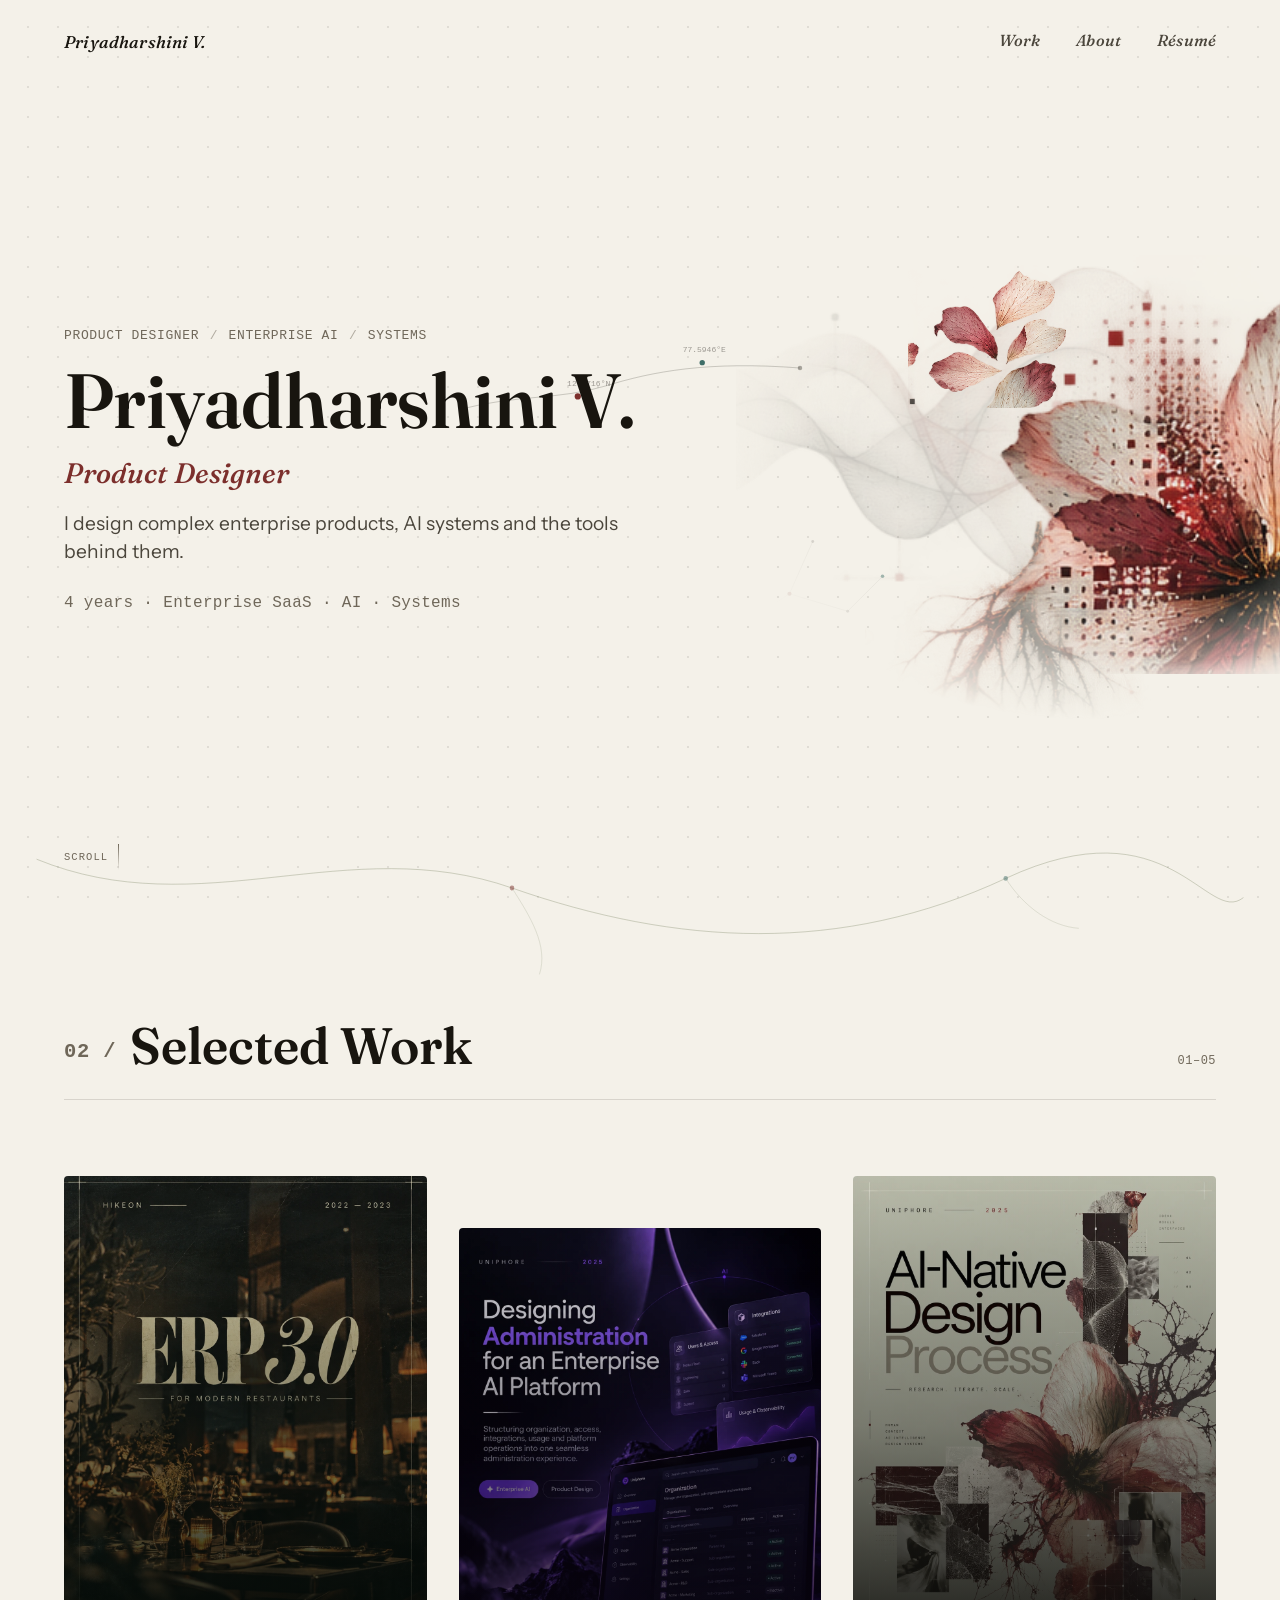
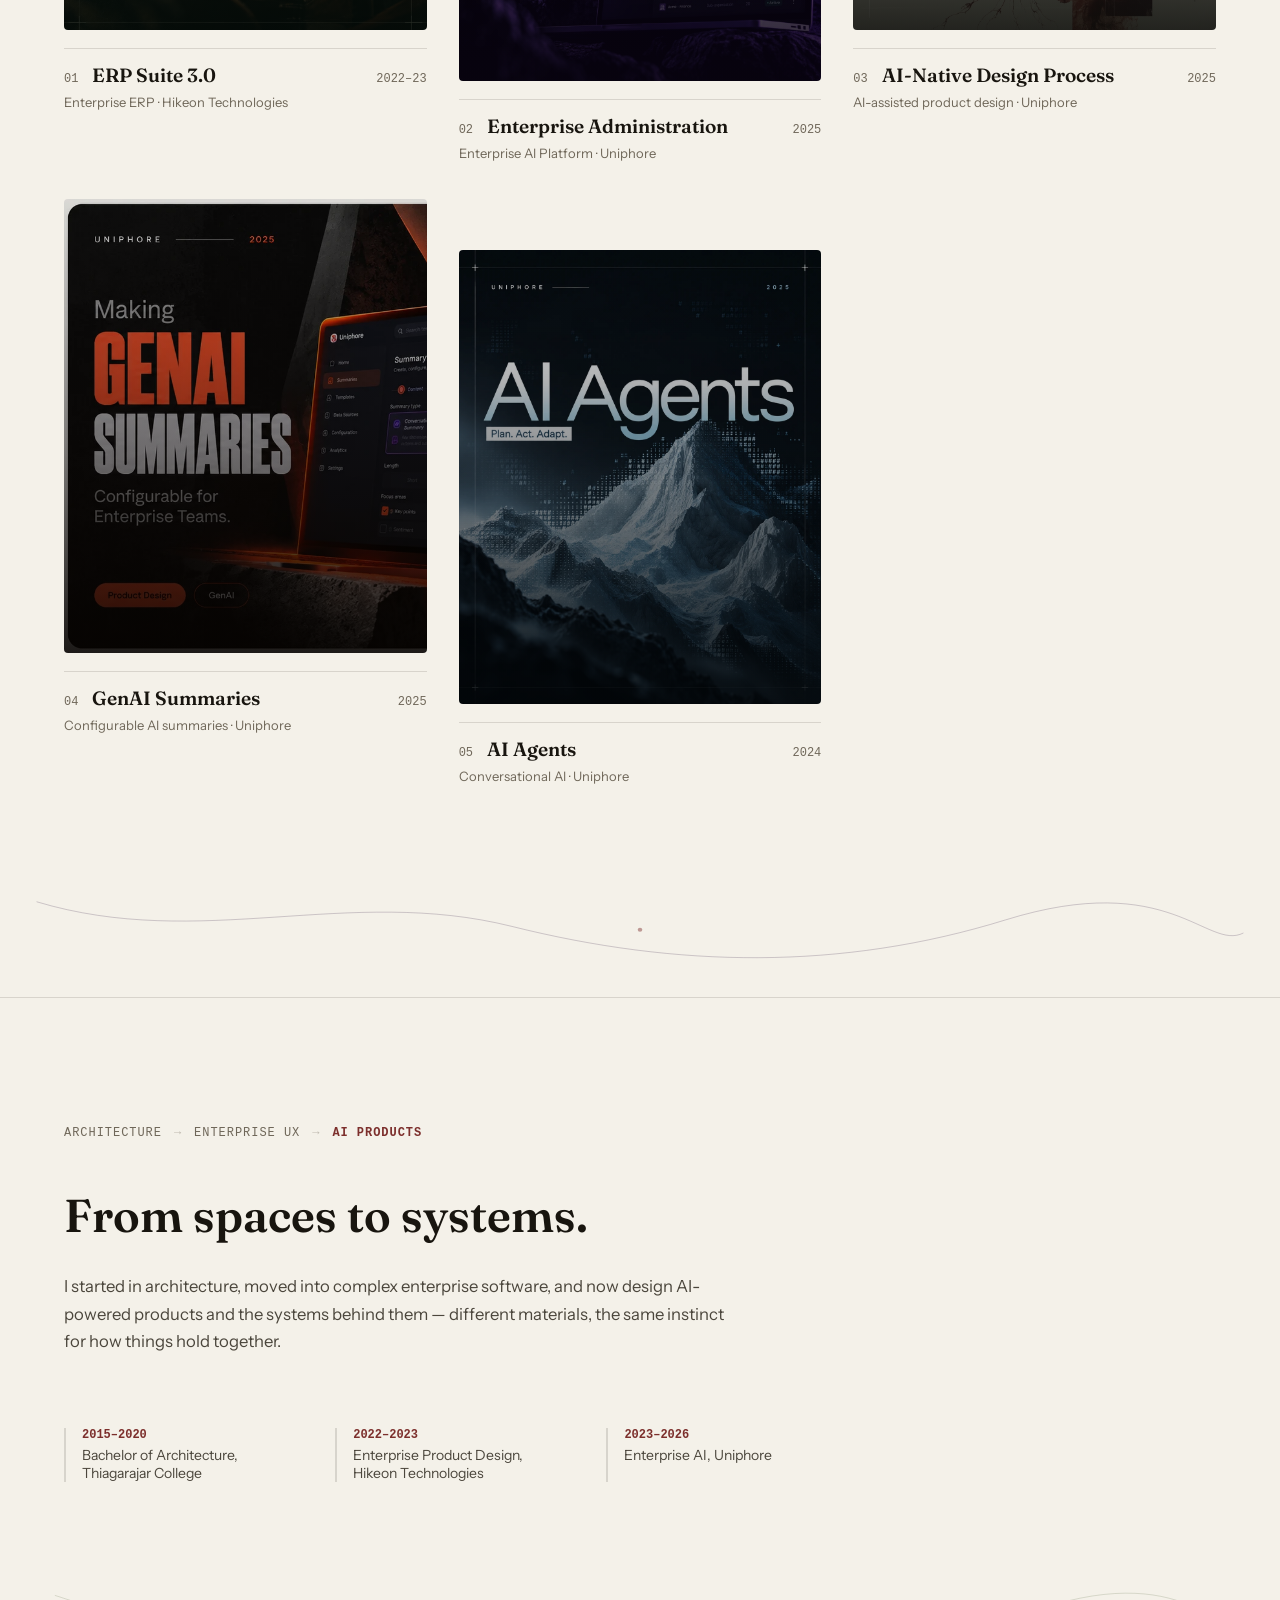
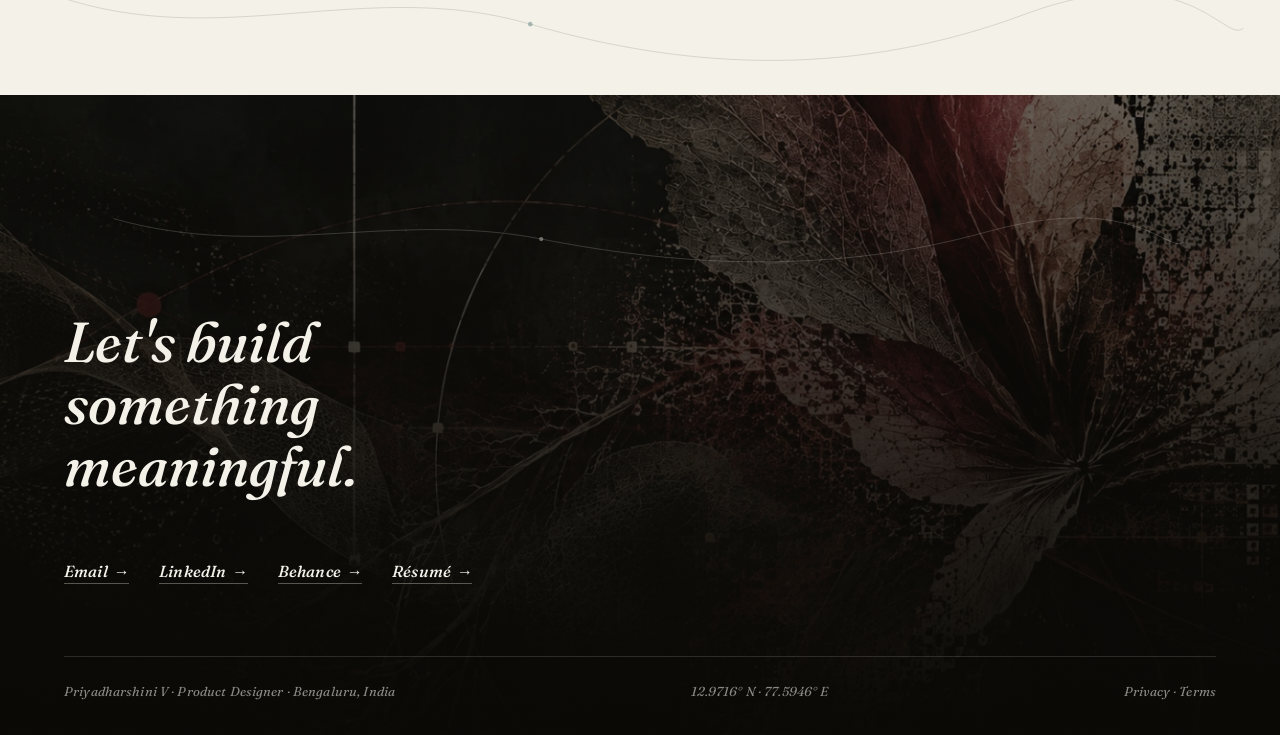
==== commit ed243ca7: "Unify every footer as a dark botanical-photo footer with italic serif type Per explicit request: eve" ====
--- a/index.html
+++ b/index.html
@@ -226,13 +226,6 @@
     <svg viewBox="0 0 1400 90" preserveAspectRatio="none" fill="none" xmlns="http://www.w3.org/2000/svg">
       <path d="M60 10C240 60 400 0 580 34S940 74 1120 26 1340 50 1360 38" stroke="var(--eh-bone)" stroke-opacity="0.22" stroke-width="1"/>
       <circle cx="580" cy="34" r="2.5" fill="var(--eh-bone)" fill-opacity="0.4"/>
-    </svg>
-  </div>
-
-  <div class="eh-footer-specimen" aria-hidden="true">
-    <svg viewBox="0 0 420 620" fill="none" xmlns="http://www.w3.org/2000/svg">
-      <path d="M210 24C300 92 356 196 332 322C312 432 258 528 210 588C162 528 108 432 88 322C64 196 120 92 210 24Z" fill="var(--eh-bone)" fill-opacity="0.5" stroke="var(--eh-bone)" stroke-opacity="0.3" stroke-width="1"/>
-      <path d="M210 60C224 190 198 400 210 560" stroke="var(--eh-bone)" stroke-opacity="0.3" stroke-width="1"/>
     </svg>
   </div>
 
--- a/home.css
+++ b/home.css
@@ -493,9 +493,9 @@
   align-items: flex-end;
   background:
     linear-gradient(180deg, rgba(0,8,10,0.1) 0%, rgba(0,8,10,0.55) 65%, rgba(0,8,10,0.88) 100%),
-    url('assets/footer-arch.jpeg');
+    url('assets/footer-botanical.webp');
   background-size: cover;
-  background-position: center 35%;
+  background-position: center 45%;
   color: #fff;
   overflow: hidden;
 }
@@ -535,9 +535,11 @@
   display: flex;
   align-items: center;
   gap: 10px;
-  font-size: 13px;
-  font-weight: 700;
-  letter-spacing: 0.1em;
+  font-family: var(--serif);
+  font-style: italic;
+  font-size: 16px;
+  font-weight: 400;
+  letter-spacing: 0.02em;
 }
 
 .footer-links {
@@ -545,18 +547,22 @@
   gap: 28px;
 }
 .footer-links a {
-  font-size: 12px;
-  font-weight: 700;
-  letter-spacing: 0.1em;
+  font-family: var(--serif);
+  font-style: italic;
+  font-size: 15px;
+  font-weight: 400;
+  letter-spacing: 0.01em;
   color: rgba(255,255,255,0.7);
   transition: color 0.2s ease;
 }
 .footer-links a:hover { color: #fff; }
 
 .footer-copy {
-  font-size: 12px;
-  color: rgba(255,255,255,0.45);
-  letter-spacing: 0.04em;
+  font-family: var(--serif);
+  font-style: italic;
+  font-size: 13px;
+  color: rgba(255,255,255,0.5);
+  letter-spacing: 0.01em;
 }
 
 @media (max-width: 480px) {
@@ -1843,26 +1849,21 @@
 .eh-footer {
   position: relative;
   overflow: hidden;
-  background: var(--eh-ink);
+  background:
+    linear-gradient(180deg, rgba(11,9,6,0.55) 0%, rgba(11,9,6,0.82) 55%, rgba(11,9,6,0.94) 100%),
+    url('assets/footer-botanical.webp');
+  background-size: cover;
+  background-position: center 40%;
   color: var(--eh-bone);
   padding: clamp(70px, 9vw, 120px) var(--eh-pad) 36px;
 }
 .eh-footer-inner { max-width: 1280px; margin: 0 auto; position: relative; z-index: 2; }
 
-.eh-footer-specimen {
-  position: absolute;
-  right: -6%;
-  top: -10%;
-  width: min(38vw, 420px);
-  opacity: 0.14;
-  pointer-events: none;
-}
-.eh-footer-specimen svg { width: 100%; height: auto; }
-
 .eh-footer-statement {
   font-family: var(--eh-display);
+  font-style: italic;
   font-size: clamp(30px, 4.4vw, 58px);
-  font-weight: 600;
+  font-weight: 500;
   line-height: 1.1;
   max-width: 15ch;
   margin: 0 0 clamp(40px, 5vw, 64px);
@@ -1870,9 +1871,11 @@
 
 .eh-footer-links { display: flex; flex-wrap: wrap; gap: 14px 30px; margin-bottom: clamp(48px, 6vw, 72px); }
 .eh-footer-links a {
-  font-size: 14px;
-  font-weight: 600;
-  letter-spacing: 0.02em;
+  font-family: var(--eh-display);
+  font-style: italic;
+  font-size: 16px;
+  font-weight: 500;
+  letter-spacing: 0.01em;
   color: var(--eh-bone);
   border-bottom: 1px solid rgba(244,241,233,0.32);
   padding-bottom: 2px;
@@ -1887,18 +1890,14 @@
   gap: 12px 24px;
   padding-top: 26px;
   border-top: 1px solid rgba(244,241,233,0.14);
-  font-family: var(--eh-mono);
-  font-size: 11px;
-  letter-spacing: 0.04em;
-  text-transform: uppercase;
-  color: rgba(244,241,233,0.5);
+  font-family: var(--eh-display);
+  font-style: italic;
+  font-size: 13px;
+  letter-spacing: 0.01em;
+  color: rgba(244,241,233,0.55);
 }
 .eh-footer-bottom a { color: inherit; }
 .eh-footer-bottom a:hover { color: var(--eh-bone); }
-
-@media (max-width: 560px) {
-  .eh-footer-specimen { display: none; }
-}
 
 /* ============================================================
    HOMEPAGE V3.1 — real illustrated-asset layers, flower
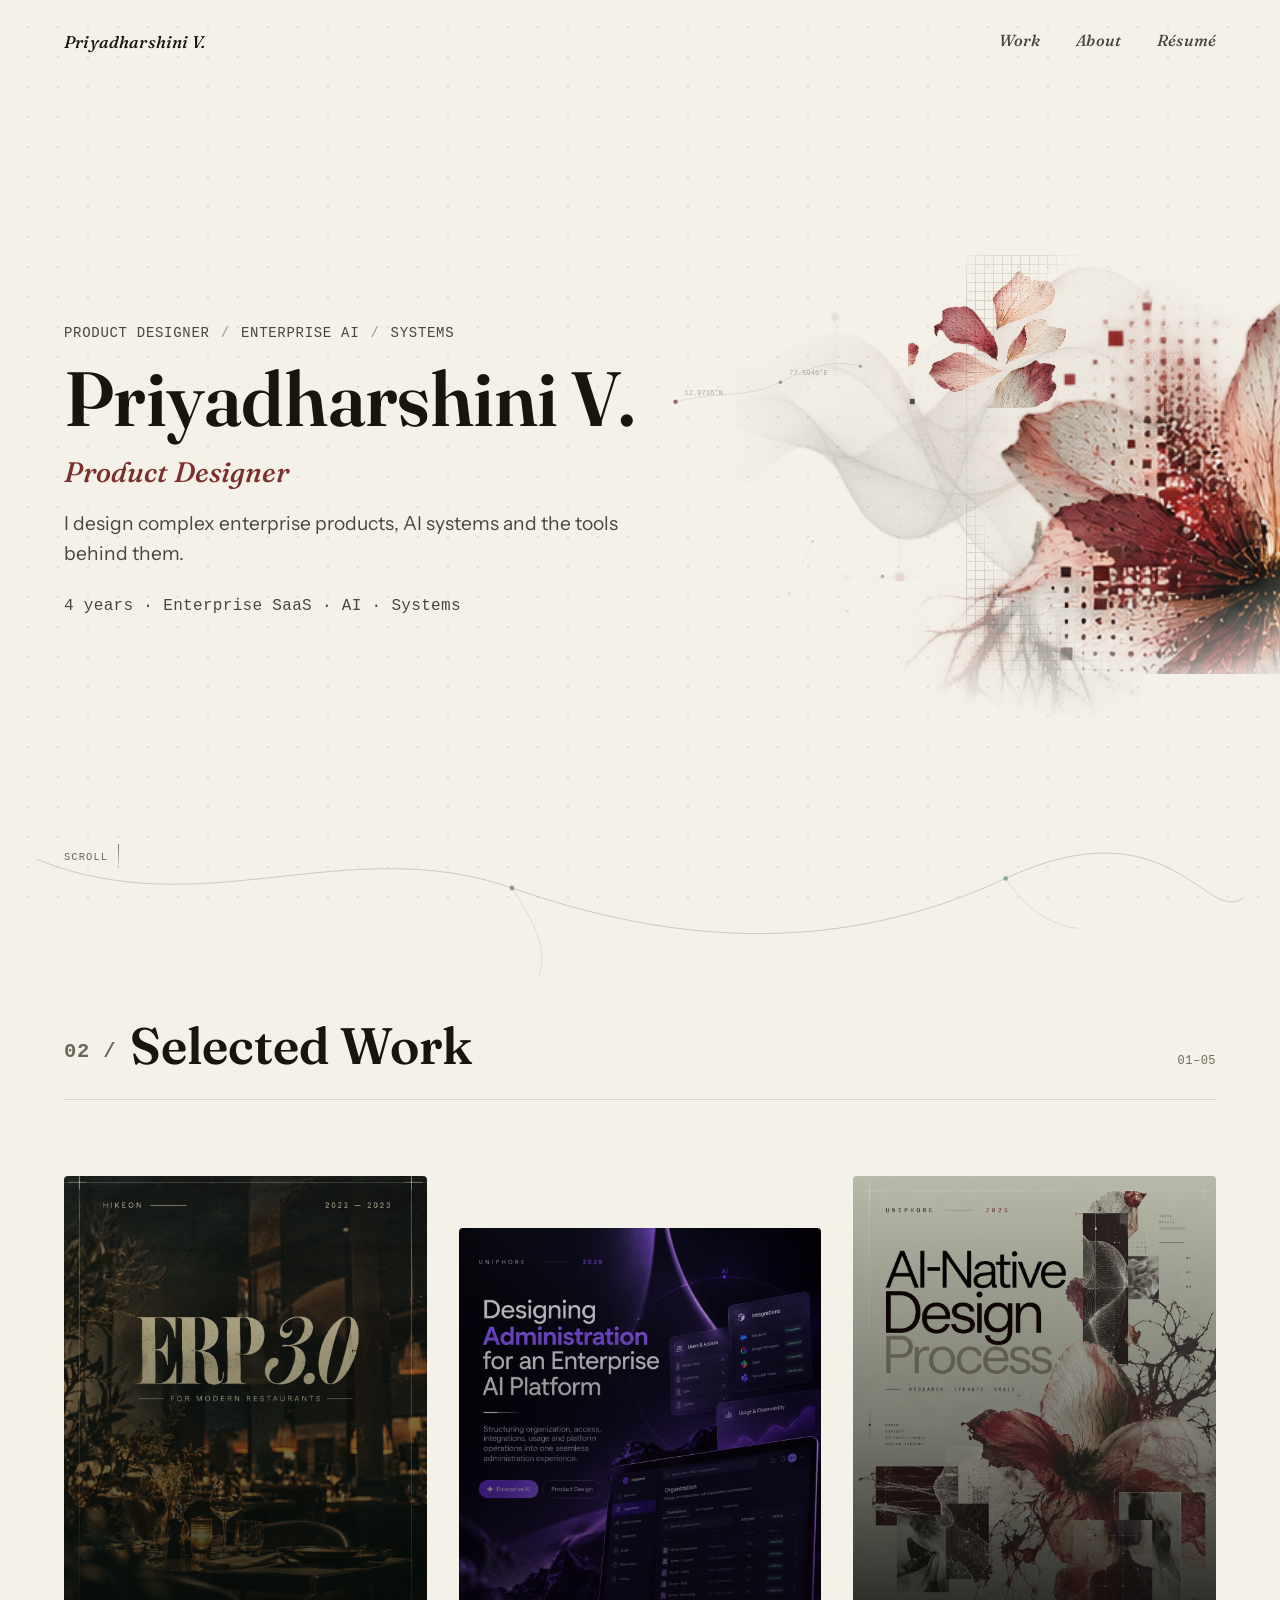
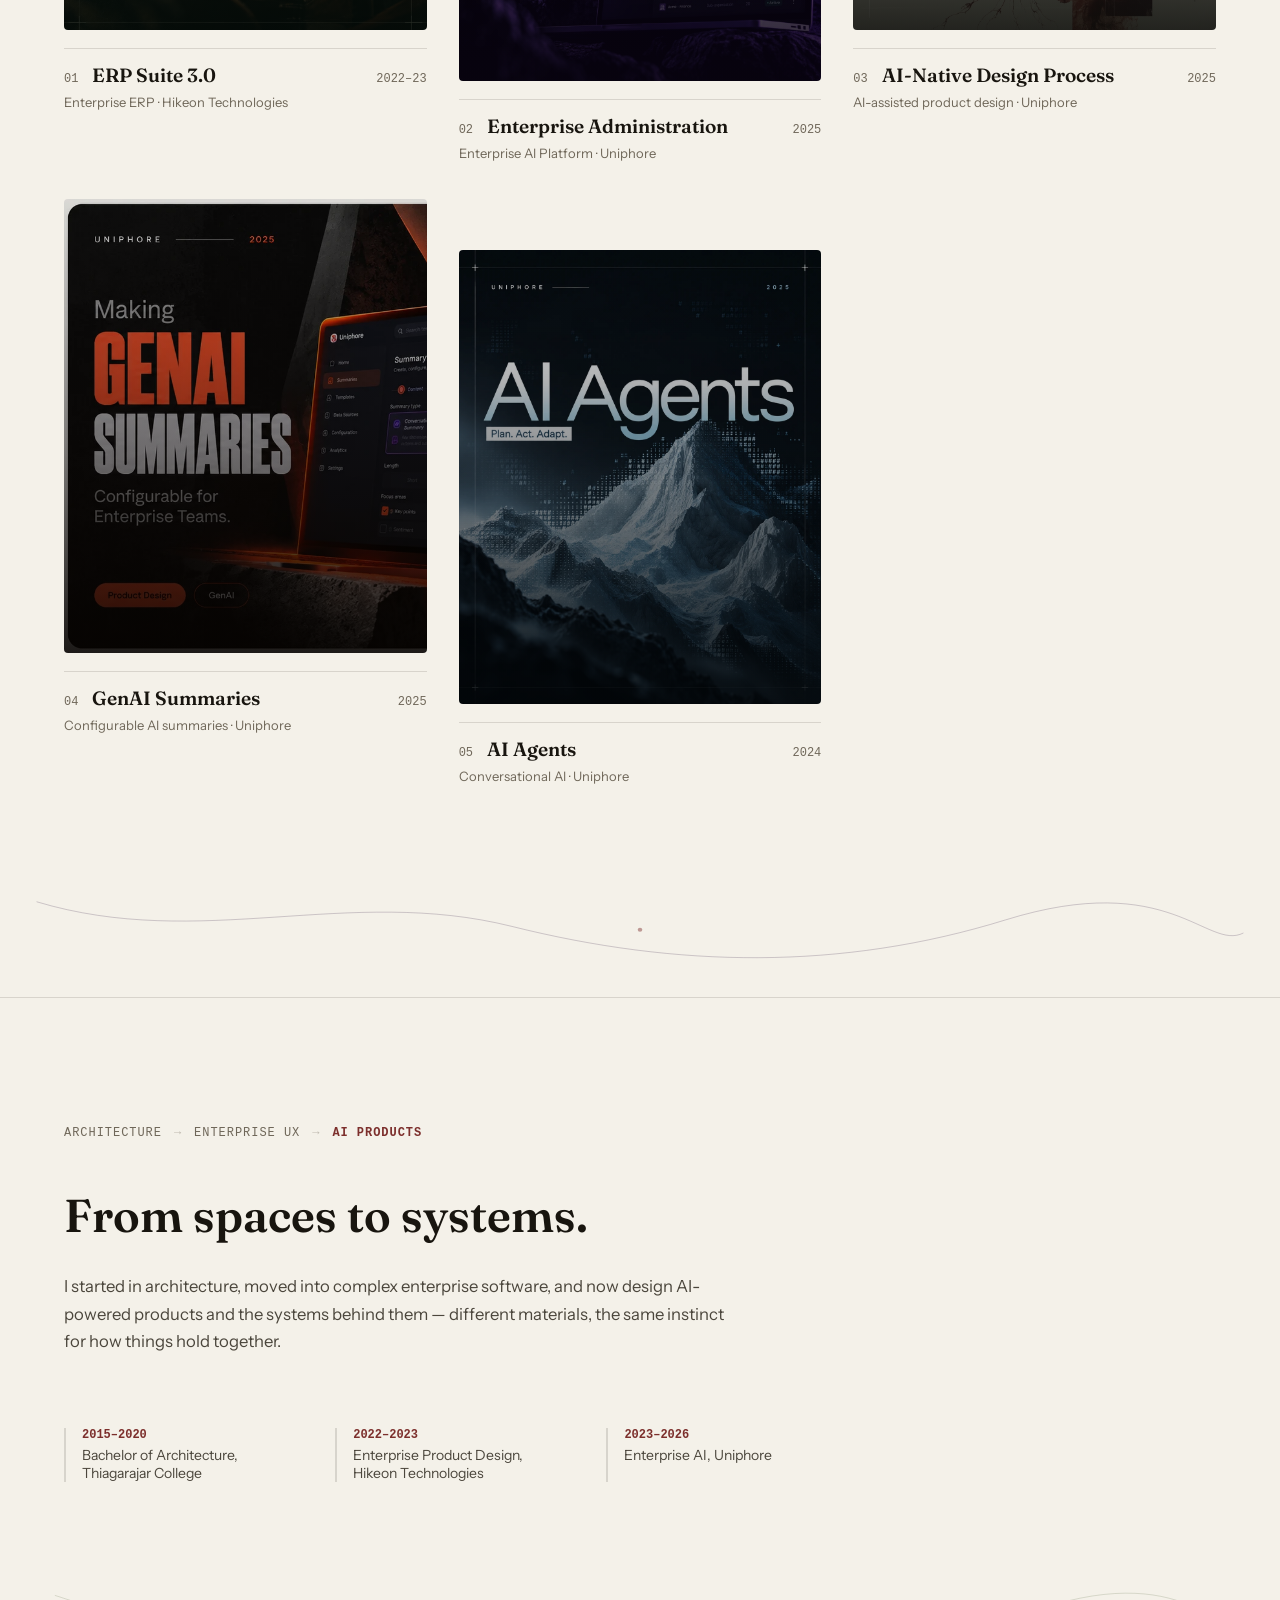
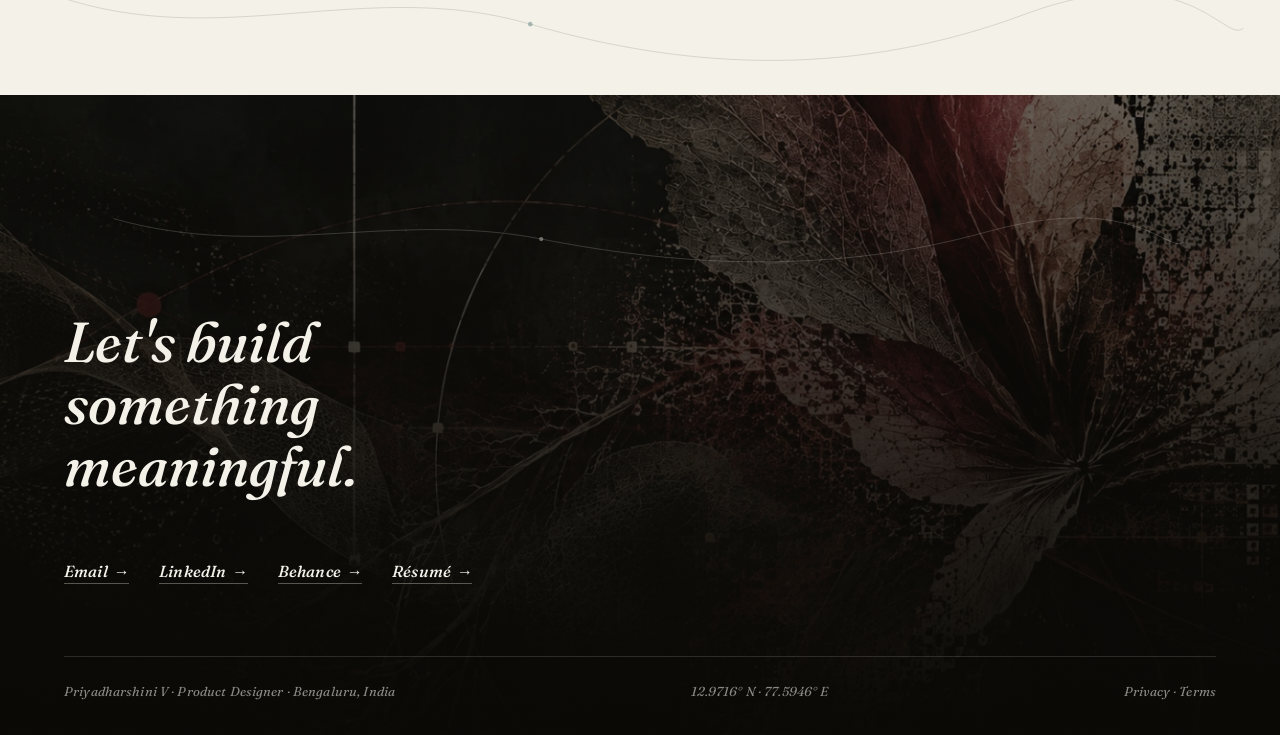
==== commit 7603a8cd: "Refine the hero's art direction: static organic->computational decomposition, subtler data line, qui" ====
--- a/index.html
+++ b/index.html
@@ -42,13 +42,12 @@
   <div class="eh-hero-grid-bg" aria-hidden="true" data-parallax-scroll="0.03"></div>
 
   <svg class="eh-hero-connector" aria-hidden="true" viewBox="0 0 1440 700" preserveAspectRatio="none" fill="none" xmlns="http://www.w3.org/2000/svg">
-    <path d="M520 460C580 444 630 450 682 434S796 406 900 414" stroke="var(--eh-ink)" stroke-opacity="0.22" stroke-width="1"/>
-    <circle cx="520" cy="460" r="3" fill="var(--eh-ink)" fill-opacity="0.35"/>
-    <circle cx="650" cy="446" r="3.5" fill="var(--eh-burgundy)"/>
-    <circle cx="790" cy="408" r="3" fill="var(--eh-teal)"/>
-    <circle cx="900" cy="414" r="2.5" fill="var(--eh-ink)" fill-opacity="0.35"/>
-    <text x="638" y="434" font-family="'Courier New',monospace" font-size="9" fill="var(--eh-ink)" fill-opacity="0.4">12.9716&#176;N</text>
-    <text x="768" y="396" font-family="'Courier New',monospace" font-size="9" fill="var(--eh-ink)" fill-opacity="0.4">77.5946&#176;E</text>
+    <path d="M760 452C808 440 842 448 878 430S936 404 968 412" stroke="var(--eh-ink)" stroke-opacity="0.14" stroke-width="0.75"/>
+    <circle cx="760" cy="452" r="2.5" fill="var(--eh-burgundy)" fill-opacity="0.7"/>
+    <circle cx="878" cy="430" r="2" fill="var(--eh-teal)" fill-opacity="0.6"/>
+    <circle cx="968" cy="412" r="2" fill="var(--eh-ink)" fill-opacity="0.3"/>
+    <text x="770" y="444" font-family="'Courier New',monospace" font-size="8" fill="var(--eh-ink)" fill-opacity="0.32">12.9716&#176;N</text>
+    <text x="888" y="422" font-family="'Courier New',monospace" font-size="8" fill="var(--eh-ink)" fill-opacity="0.32">77.5946&#176;E</text>
   </svg>
 
   <div class="eh-hero-grid">
@@ -78,10 +77,19 @@
         </div>
         <img class="eh-art-mesh" src="assets/parallax/05_mesh_wave.png" alt="" data-parallax-scroll="0.05" data-parallax-x="4" data-parallax-y="3">
         <img class="eh-art-root" src="assets/parallax/03_root_system.png" alt="" data-parallax-scroll="0.06" data-parallax-x="4" data-parallax-y="3">
-        <img class="eh-art-fragment" src="assets/parallax/04_flower_fragment.png" alt="" data-parallax-scroll="0.15" data-parallax-x="12" data-parallax-y="9">
-        <img class="eh-art-petals" src="assets/parallax/02_flower_petals.png" alt="" data-parallax-scroll="0.15" data-parallax-x="12" data-parallax-y="9">
-        <div class="eh-art-halftone" aria-hidden="true" data-parallax-scroll="0.09" data-parallax-x="7" data-parallax-y="5"></div>
-        <img class="eh-art-main" src="assets/parallax/01_flower_main.png" alt="A pressed botanical specimen illustration, the hero's recurring visual motif" data-parallax-scroll="0.09" data-parallax-x="7" data-parallax-y="5">
+        <img class="eh-art-fragment" src="assets/parallax/04_flower_fragment.png" alt="" data-parallax-scroll="0.11" data-parallax-x="12" data-parallax-y="9">
+        <img class="eh-art-petals" src="assets/parallax/02_flower_petals.png" alt="" data-parallax-scroll="0.11" data-parallax-x="12" data-parallax-y="9">
+        <div class="eh-art-halftone" aria-hidden="true" data-parallax-scroll="0.08" data-parallax-x="7" data-parallax-y="5"></div>
+        <img class="eh-art-main" src="assets/parallax/01_flower_main.png" alt="A pressed botanical specimen illustration, the hero's recurring visual motif" data-parallax-scroll="0.08" data-parallax-x="7" data-parallax-y="5">
+        <img class="eh-art-xray" src="assets/parallax/01_flower_main.png" alt="" aria-hidden="true" data-parallax-scroll="0.1" data-parallax-x="9" data-parallax-y="7">
+        <div class="eh-art-pixelfield" aria-hidden="true" data-parallax-scroll="0.13" data-parallax-x="11" data-parallax-y="8"></div>
+        <svg class="eh-art-pointcloud" aria-hidden="true" viewBox="0 0 400 380" data-parallax-scroll="0.18" data-parallax-x="15" data-parallax-y="12">
+          <circle cx="332" cy="58" r="2" fill="var(--eh-burgundy)" fill-opacity="0.5"/>
+          <circle cx="362" cy="118" r="1.5" fill="var(--eh-ink)" fill-opacity="0.3"/>
+          <circle cx="308" cy="198" r="1.5" fill="var(--eh-teal)" fill-opacity="0.4"/>
+          <circle cx="352" cy="276" r="1.2" fill="var(--eh-ink)" fill-opacity="0.25"/>
+          <circle cx="286" cy="326" r="1.5" fill="var(--eh-ink)" fill-opacity="0.3"/>
+        </svg>
       </div>
     </div>
   </div>
--- a/home.css
+++ b/home.css
@@ -1425,7 +1425,8 @@
     animation-duration: 0.001ms !important;
   }
   .eh-hero-grid-bg, .eh-hero-right, .eh-art-technical, .eh-art-mesh, .eh-art-root,
-  .eh-art-main, .eh-art-petals, .eh-art-fragment, .eh-art-halftone { transform: none !important; }
+  .eh-art-main, .eh-art-petals, .eh-art-fragment, .eh-art-halftone,
+  .eh-art-xray, .eh-art-pixelfield, .eh-art-pointcloud { transform: none !important; }
 }
 
 /* ---------------- Nav ---------------- */
@@ -1544,10 +1545,10 @@
 
 .eh-hero-eyebrow {
   font-family: var(--eh-mono);
-  font-size: 13px;
+  font-size: 14px;
   letter-spacing: 0.05em;
   text-transform: uppercase;
-  color: var(--eh-ink-mute);
+  color: var(--eh-ink-soft);
   margin-bottom: 18px;
 }
 .eh-hero-eyebrow span { opacity: 0.5; margin: 0 2px; }
@@ -1572,7 +1573,7 @@
 
 .eh-hero-copy {
   font-size: clamp(19px, 1.5vw, 23px);
-  line-height: 1.45;
+  line-height: 1.55;
   max-width: 580px;
   color: var(--eh-ink-soft);
   margin: 0 0 28px;
@@ -1582,7 +1583,7 @@
   font-family: var(--eh-mono);
   font-size: 16px;
   letter-spacing: 0.02em;
-  color: var(--eh-ink-mute);
+  color: var(--eh-ink-soft);
 }
 
 .eh-hero-right { position: relative; height: clamp(440px, 40vw, 600px); }
@@ -1642,11 +1643,14 @@
     order: 5;
     position: relative;
     opacity: 1;
-    height: clamp(260px, 68vw, 340px);
+    height: clamp(32vh, 40vh, 45vh);
     margin: 6px 0 2px;
   }
   .eh-hero-meta-row { order: 6; }
-  .eh-hero-art .eh-art-technical, .eh-hero-art .eh-art-mesh { display: none; }
+  .eh-hero-art .eh-art-technical, .eh-hero-art .eh-art-mesh,
+  .eh-hero-art .eh-art-xray, .eh-hero-art .eh-art-pixelfield, .eh-hero-art .eh-art-pointcloud {
+    display: none;
+  }
 }
 
 /* ---------------- Bridge: root/network line into Selected Work ---------------- */
@@ -1956,7 +1960,7 @@
   mask-image: radial-gradient(ellipse 62% 60% at 56% 46%, #000 55%, transparent 88%);
   -webkit-mask-image: radial-gradient(ellipse 62% 60% at 56% 46%, #000 55%, transparent 88%);
 }
-.eh-hero-art > img, .eh-hero-art > div {
+.eh-hero-art > img, .eh-hero-art > div, .eh-hero-art > svg {
   position: absolute;
   display: block;
   max-width: none;
@@ -2000,6 +2004,41 @@
   mask-image: radial-gradient(circle at 50% 46%, #000 66%, transparent 78%);
   -webkit-mask-image: radial-gradient(circle at 50% 46%, #000 66%, transparent 78%);
   animation: eh-fl-edge-erode 10s ease-in-out infinite;
+}
+
+/* Static (non-animated) radial decomposition around the flower's own
+   edge — organic core -> x-ray band -> pixel-grid band -> point-cloud,
+   fading to nothing. This is the permanent compositional character (the
+   NATURE x SYSTEMS x COMPUTATION concept); the disintegration keyframes
+   above are a separate, occasional animated detail layered on top of it. */
+.eh-art-xray {
+  width: clamp(440px, 38vw, 620px);
+  left: 38%; top: 8%;
+  z-index: 5;
+  filter: grayscale(1) contrast(1.7) brightness(1.6);
+  mix-blend-mode: luminosity;
+  opacity: 0.45;
+  mask-image: radial-gradient(circle at 50% 46%, transparent 56%, #000 66%, #000 76%, transparent 85%);
+  -webkit-mask-image: radial-gradient(circle at 50% 46%, transparent 56%, #000 66%, #000 76%, transparent 85%);
+}
+.eh-art-pixelfield {
+  width: clamp(440px, 38vw, 620px);
+  aspect-ratio: 307 / 279;
+  left: 38%; top: 8%;
+  z-index: 6;
+  background-image:
+    linear-gradient(var(--eh-ink) 1px, transparent 1px),
+    linear-gradient(90deg, var(--eh-ink) 1px, transparent 1px);
+  background-size: 9px 9px;
+  opacity: 0.14;
+  mask-image: radial-gradient(circle at 50% 46%, transparent 68%, #000 77%, #000 88%, transparent 97%);
+  -webkit-mask-image: radial-gradient(circle at 50% 46%, transparent 68%, #000 77%, #000 88%, transparent 97%);
+}
+.eh-art-pointcloud {
+  width: clamp(440px, 38vw, 620px);
+  height: auto;
+  left: 38%; top: 8%;
+  z-index: 7;
 }
 
 /* Elegant, partial-only disintegration/reconstruction — confined to this
@@ -2043,11 +2082,11 @@
 }
 
 @media (max-width: 1280px) {
-  .eh-art-main, .eh-art-halftone { width: clamp(380px, 36vw, 480px); }
+  .eh-art-main, .eh-art-halftone, .eh-art-xray, .eh-art-pixelfield, .eh-art-pointcloud { width: clamp(380px, 36vw, 480px); }
 }
 @media (max-width: 980px) {
   .eh-hero-art { mask-image: radial-gradient(ellipse 70% 70% at 60% 50%, #000 50%, transparent 90%); -webkit-mask-image: radial-gradient(ellipse 70% 70% at 60% 50%, #000 50%, transparent 90%); }
-  .eh-art-main, .eh-art-halftone { width: clamp(340px, 44vw, 460px); }
+  .eh-art-main, .eh-art-halftone, .eh-art-xray, .eh-art-pixelfield, .eh-art-pointcloud { width: clamp(340px, 44vw, 460px); }
 }
 @media (max-width: 640px) {
   .eh-hero-art { left: -4%; width: 120%; mask-image: radial-gradient(ellipse 75% 78% at 54% 48%, #000 48%, transparent 90%); -webkit-mask-image: radial-gradient(ellipse 75% 78% at 54% 48%, #000 48%, transparent 90%); }
